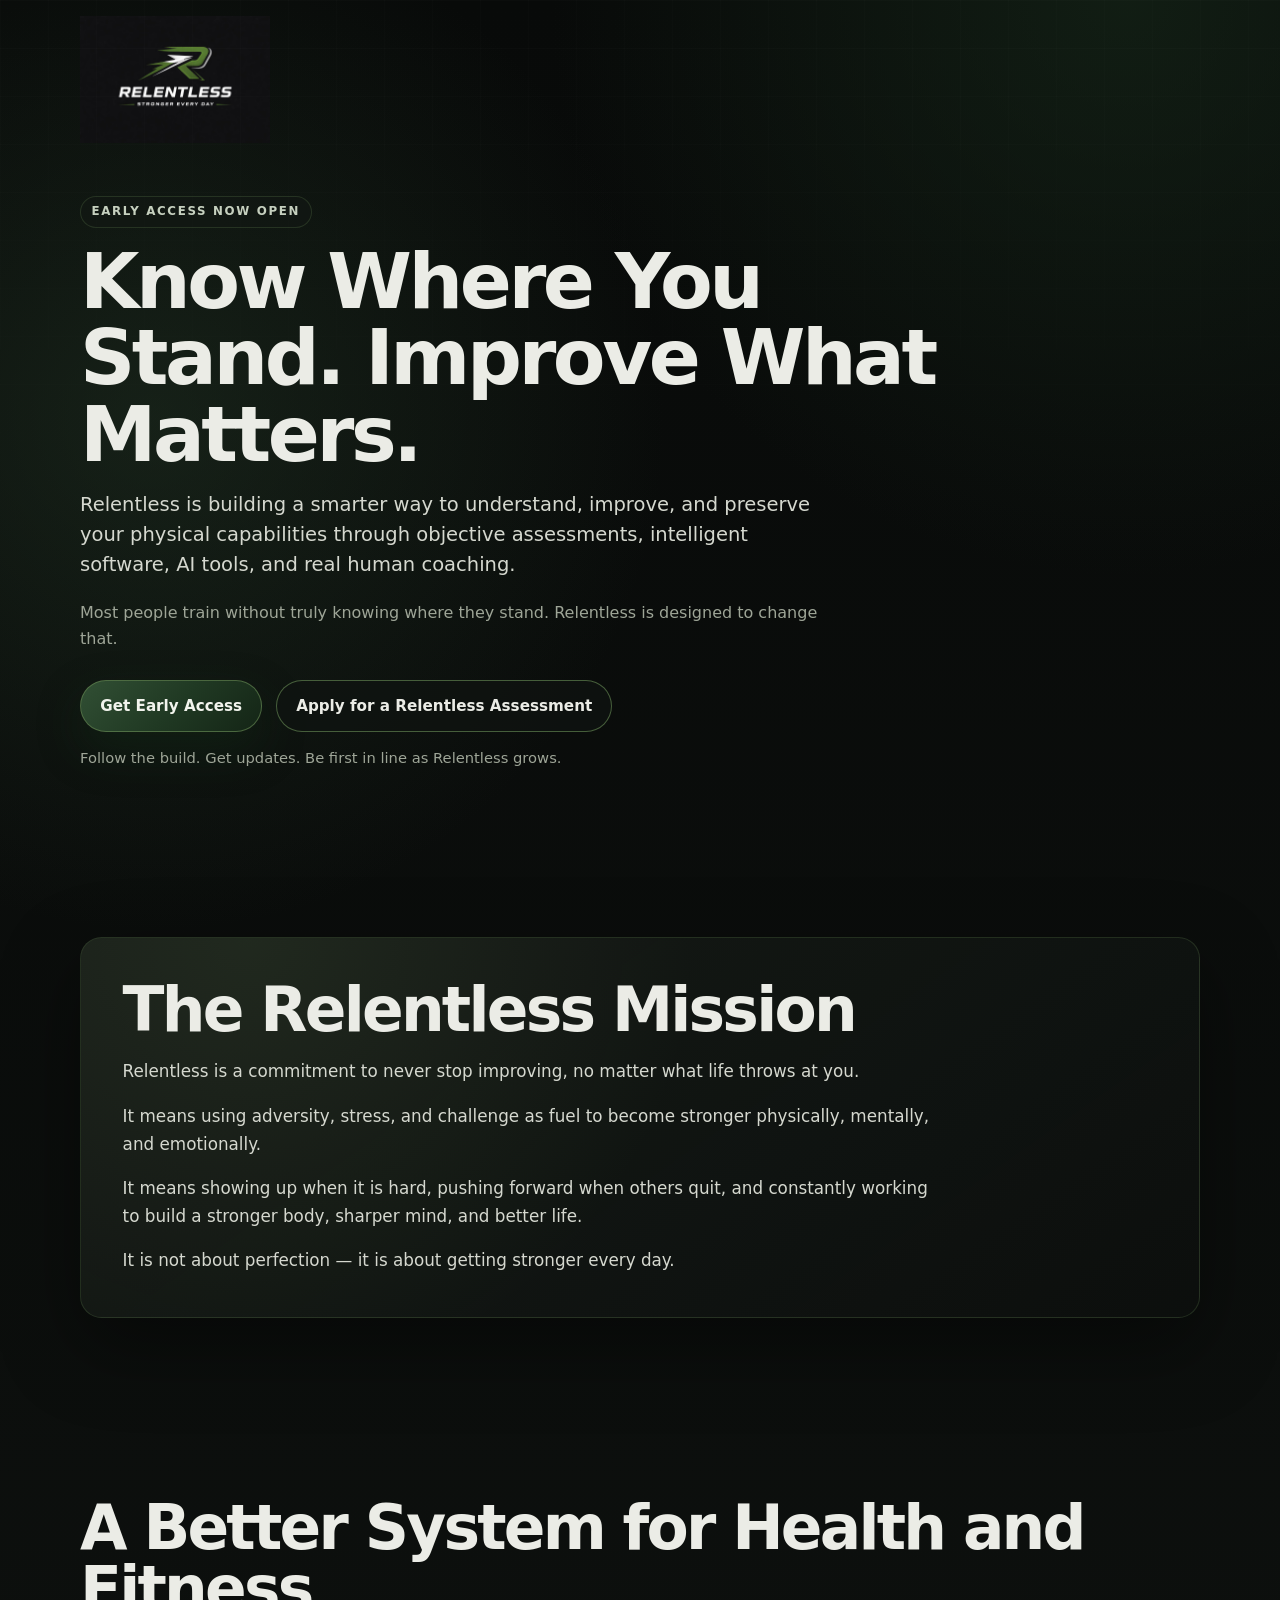
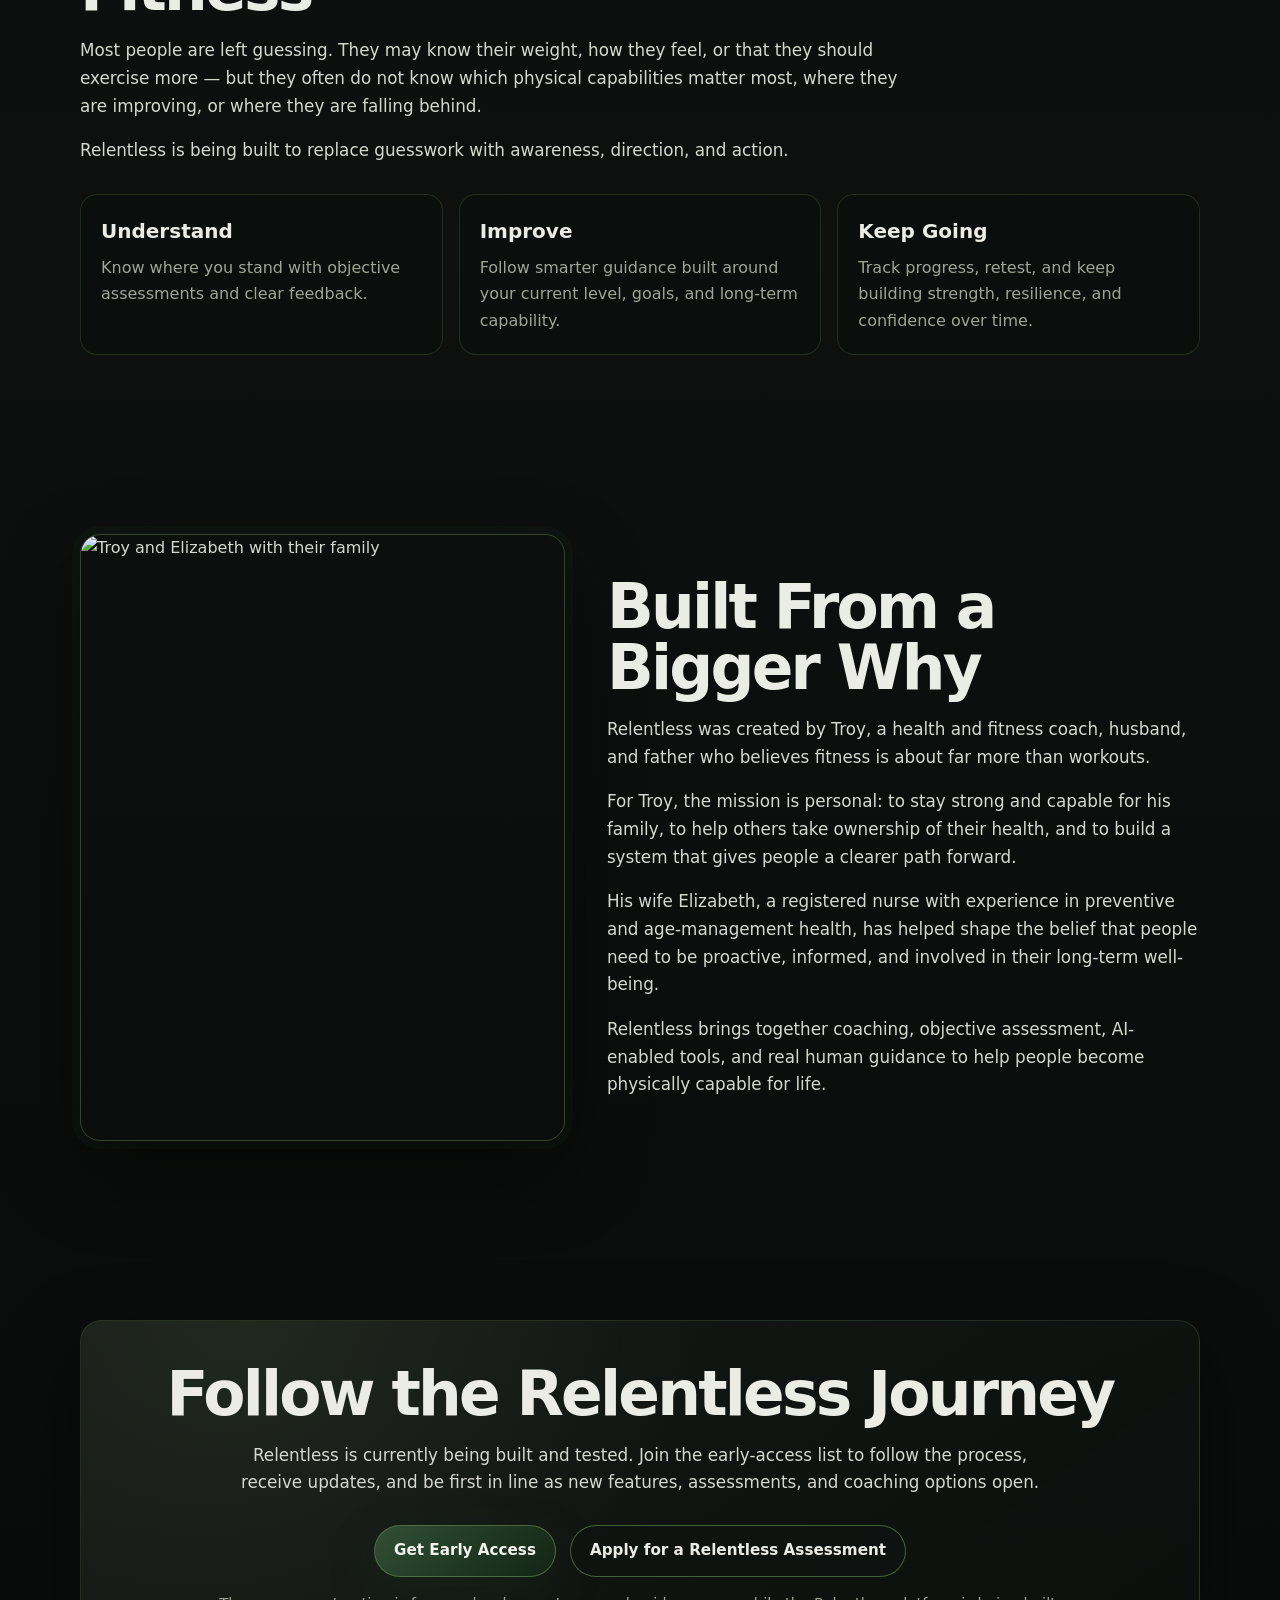
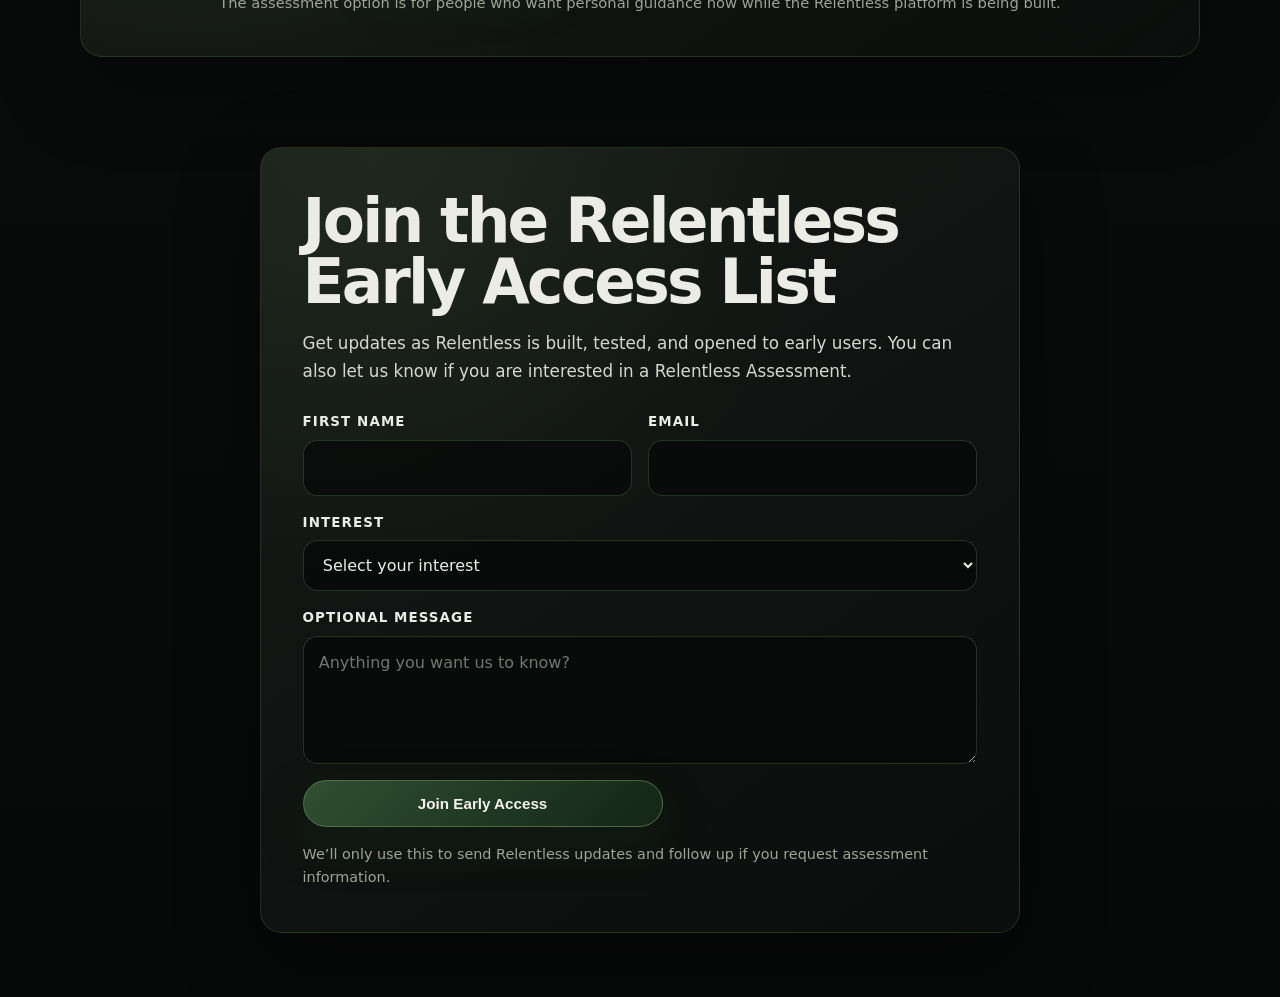
==== index.html @ 9c52146c "Tighten landing page hero spacing" ====
<!DOCTYPE html>
<html lang="en">
  <head>
    <meta charset="UTF-8" />
    <meta name="viewport" content="width=device-width, initial-scale=1.0" />
    <title>RELENTLESS | Stronger Every Day</title>
    <style>
      :root {
        --bg: #070908;
        --graphite: #101411;
        --charcoal: #171b18;
        --surface: rgba(20, 25, 21, 0.82);
        --surface-strong: #121713;
        --off-white: #ebece6;
        --soft-white: #d5d8cf;
        --muted: #9ea597;
        --green: #2f4a32;
        --green-bright: #5f7f4d;
        --green-deep: #17291a;
        --line: rgba(95, 127, 77, 0.28);
        --line-strong: rgba(95, 127, 77, 0.48);
        --shadow: 0 28px 80px rgba(0, 0, 0, 0.42);
      }

      * { box-sizing: border-box; }

      html { scroll-behavior: smooth; }

      body {
        margin: 0;
        font-family: Inter, ui-sans-serif, system-ui, -apple-system, BlinkMacSystemFont, "Segoe UI", sans-serif;
        color: var(--soft-white);
        background:
          radial-gradient(circle at 12% 10%, rgba(47, 74, 50, 0.34), transparent 32rem),
          radial-gradient(circle at 88% 0%, rgba(23, 41, 26, 0.62), transparent 36rem),
          linear-gradient(180deg, #080a09 0%, #0d100e 44%, #070908 100%);
        line-height: 1.65;
      }

      body::before {
        content: "";
        position: fixed;
        inset: 0;
        pointer-events: none;
        background-image: linear-gradient(rgba(255,255,255,0.025) 1px, transparent 1px), linear-gradient(90deg, rgba(255,255,255,0.018) 1px, transparent 1px);
        background-size: 48px 48px;
        mask-image: linear-gradient(to bottom, rgba(0,0,0,0.65), transparent 72%);
      }

      .container { width: min(1120px, calc(100% - 40px)); margin: 0 auto; }

      header { padding: 1rem 0 0; }

      .brand { display: inline-flex; flex-direction: column; align-items: flex-start; gap: 0.28rem; }

      .brand-logo {
        width: clamp(130px, 16vw, 190px);
        height: auto;
        object-fit: contain;
        object-position: left center;
        display: block;
      }

      .wordmark-main {
        margin: 0;
        color: var(--off-white);
        font-size: clamp(1.8rem, 4vw, 2.75rem);
        font-weight: 900;
        letter-spacing: 0.18em;
        line-height: 1;
      }

      section { padding: clamp(3rem, 7vw, 5.8rem) 0; }

      .hero { min-height: auto; display: grid; align-items: center; padding-top: 2.8rem; padding-bottom: clamp(3rem, 6vw, 5rem); }

      .hero-content { max-width: 900px; }

      .eyebrow {
        display: inline-flex;
        margin-bottom: 1rem;
        padding: 0.32rem 0.66rem;
        border: 1px solid var(--line);
        border-radius: 999px;
        background: rgba(18, 23, 19, 0.74);
        color: #c6d0bf;
        font-size: 0.74rem;
        font-weight: 800;
        letter-spacing: 0.14em;
        text-transform: uppercase;
      }

      h1, h2, h3, p { margin-top: 0; }

      h1 {
        margin-bottom: 1rem;
        max-width: 900px;
        color: var(--off-white);
        font-size: clamp(2.45rem, 6vw, 5.15rem);
        line-height: 1;
        letter-spacing: -0.045em;
      }

      .lead {
        max-width: 760px;
        color: var(--soft-white);
        font-size: clamp(1rem, 1.65vw, 1.22rem);
        line-height: 1.54;
      }

      .supporting { max-width: 760px; color: var(--muted); font-size: 1rem; }

      .cta-row { display: flex; flex-wrap: wrap; gap: 0.85rem; align-items: center; margin-top: 1.75rem; }

      .cta-button {
        display: inline-flex;
        align-items: center;
        justify-content: center;
        min-height: 2.95rem;
        max-width: 360px;
        padding: 0.78rem 1.2rem;
        border: 1px solid rgba(95, 127, 77, 0.7);
        border-radius: 999px;
        color: #f2f4ed;
        background: linear-gradient(135deg, #314f34 0%, #203923 52%, #142516 100%);
        box-shadow: 0 18px 44px rgba(20, 49, 24, 0.36);
        font-size: 0.95rem;
        font-weight: 800;
        text-decoration: none;
        transition: transform 180ms ease, border-color 180ms ease, background 180ms ease;
      }

      .cta-button:hover { transform: translateY(-2px); border-color: rgba(143, 176, 112, 0.9); }

      .cta-button.secondary { background: rgba(16, 20, 17, 0.72); color: var(--off-white); box-shadow: none; }

      .microcopy { margin: 0.85rem 0 0; color: var(--muted); font-size: 0.92rem; }

      .panel {
        position: relative;
        overflow: hidden;
        border: 1px solid var(--line);
        border-radius: 1.35rem;
        background: linear-gradient(145deg, rgba(23, 27, 24, 0.94), rgba(12, 15, 13, 0.9));
        box-shadow: var(--shadow);
      }

      .panel::before {
        content: "";
        position: absolute;
        inset: 0;
        pointer-events: none;
        background: radial-gradient(circle at 15% 0%, rgba(95, 127, 77, 0.16), transparent 28rem);
      }

      .panel-inner { position: relative; padding: clamp(1.5rem, 4vw, 2.6rem); }

      .section-title { color: var(--off-white); font-size: clamp(2rem, 4.8vw, 3.9rem); line-height: 1; letter-spacing: -0.045em; margin-bottom: 1.1rem; }

      .section-copy { max-width: 820px; color: var(--soft-white); font-size: 1.05rem; }
      .section-copy p:last-child { margin-bottom: 0; }

      .cards { display: grid; grid-template-columns: repeat(3, 1fr); gap: 1rem; margin-top: 1.8rem; }

      .card { border: 1px solid var(--line); border-radius: 1.05rem; background: rgba(10, 13, 11, 0.48); padding: 1.25rem; }
      .card h3 { margin-bottom: 0.45rem; color: var(--off-white); font-size: 1.25rem; }
      .card p { margin-bottom: 0; color: var(--muted); }

      .story-grid { display: grid; grid-template-columns: minmax(280px, 0.9fr) 1.1fr; gap: clamp(1.2rem, 4vw, 2.6rem); align-items: center; }

      .story-photo {
        width: 100%;
        aspect-ratio: 4 / 5;
        object-fit: cover;
        object-position: center;
        border-radius: 1.25rem;
        border: 1px solid var(--line-strong);
        box-shadow: 0 0 0 8px rgba(47, 74, 50, 0.08), 0 30px 80px rgba(0, 0, 0, 0.48);
        display: block;
      }

      .final-cta { text-align: center; }
      .final-cta .section-copy { margin: 0 auto; }
      .final-cta .cta-row { justify-content: center; }

      .form-section { padding-top: 0; padding-bottom: 4rem; }

      .lead-form-wrap {
        max-width: 760px;
        margin: 0 auto;
      }

      .lead-form {
        display: grid;
        gap: 1rem;
        margin-top: 1.6rem;
        text-align: left;
      }

      .form-grid {
        display: grid;
        grid-template-columns: repeat(2, minmax(0, 1fr));
        gap: 1rem;
      }

      .field { display: grid; gap: 0.42rem; }

      .field.full { grid-column: 1 / -1; }

      label {
        color: var(--off-white);
        font-size: 0.84rem;
        font-weight: 800;
        letter-spacing: 0.08em;
        text-transform: uppercase;
      }

      input, select, textarea {
        width: 100%;
        border: 1px solid rgba(95, 127, 77, 0.34);
        border-radius: 0.9rem;
        background: rgba(7, 9, 8, 0.78);
        color: var(--off-white);
        font: inherit;
        min-height: 3.1rem;
        padding: 0.85rem 0.95rem;
        outline: none;
        transition: border-color 180ms ease, box-shadow 180ms ease, background 180ms ease;
      }

      textarea { min-height: 8rem; resize: vertical; }

      input::placeholder, textarea::placeholder { color: rgba(213, 216, 207, 0.52); }

      input:focus, select:focus, textarea:focus {
        border-color: rgba(143, 176, 112, 0.9);
        background: rgba(10, 13, 11, 0.96);
        box-shadow: 0 0 0 4px rgba(95, 127, 77, 0.18), 0 0 34px rgba(95, 127, 77, 0.12);
      }

      .form-note { margin: 0; color: var(--muted); font-size: 0.9rem; }

      @media (max-width: 820px) {
        .container { width: min(100% - 28px, 1120px); }
        header { padding-top: 1rem; }
        .hero { padding: 2.6rem 0 3rem; }
        .cards, .story-grid { grid-template-columns: 1fr; }
        .brand { align-items: center; text-align: center; }
        .brand-logo { object-position: center; }
        .story-photo { aspect-ratio: 16 / 12; }
        .cta-button { width: 100%; max-width: 430px; }
        .cta-row { align-items: stretch; }
        .form-grid { grid-template-columns: 1fr; }
      }
    </style>
  </head>
  <body>
    <header class="container">
      <div class="brand" aria-label="Relentless brand">
        <img class="brand-logo" src="IMG_3581.jpeg" alt="Relentless" />
      </div>
    </header>

    <main>
      <section class="hero container" aria-labelledby="hero-heading">
        <div class="hero-content">
          <span class="eyebrow">Early Access Now Open</span>
          <h1 id="hero-heading">Know Where You Stand. Improve What Matters.</h1>
          <p class="lead">Relentless is building a smarter way to understand, improve, and preserve your physical capabilities through objective assessments, intelligent software, AI tools, and real human coaching.</p>
          <p class="supporting">Most people train without truly knowing where they stand. Relentless is designed to change that.</p>
          <div class="cta-row" aria-label="Early access calls to action">
            <a class="cta-button" href="#early-access-form">Get Early Access</a>
            <a class="cta-button secondary" href="#early-access-form">Apply for a Relentless Assessment</a>
          </div>
          <p class="microcopy">Follow the build. Get updates. Be first in line as Relentless grows.</p>
        </div>
      </section>

      <section class="container" aria-labelledby="mission-heading">
        <div class="panel">
          <div class="panel-inner">
            <h2 class="section-title" id="mission-heading">The Relentless Mission</h2>
            <div class="section-copy">
              <p>Relentless is a commitment to never stop improving, no matter what life throws at you.</p>
              <p>It means using adversity, stress, and challenge as fuel to become stronger physically, mentally, and emotionally.</p>
              <p>It means showing up when it is hard, pushing forward when others quit, and constantly working to build a stronger body, sharper mind, and better life.</p>
              <p>It is not about perfection — it is about getting stronger every day.</p>
            </div>
          </div>
        </div>
      </section>

      <section class="container" aria-labelledby="system-heading">
        <h2 class="section-title" id="system-heading">A Better System for Health and Fitness</h2>
        <div class="section-copy">
          <p>Most people are left guessing. They may know their weight, how they feel, or that they should exercise more — but they often do not know which physical capabilities matter most, where they are improving, or where they are falling behind.</p>
          <p>Relentless is being built to replace guesswork with awareness, direction, and action.</p>
        </div>
        <div class="cards">
          <article class="card">
            <h3>Understand</h3>
            <p>Know where you stand with objective assessments and clear feedback.</p>
          </article>
          <article class="card">
            <h3>Improve</h3>
            <p>Follow smarter guidance built around your current level, goals, and long-term capability.</p>
          </article>
          <article class="card">
            <h3>Keep Going</h3>
            <p>Track progress, retest, and keep building strength, resilience, and confidence over time.</p>
          </article>
        </div>
      </section>

      <section class="container" aria-labelledby="story-heading">
        <div class="story-grid">
          <img class="story-photo" src="IMG_3567.jpeg" alt="Troy and Elizabeth with their family" />
          <div>
            <h2 class="section-title" id="story-heading">Built From a Bigger Why</h2>
            <div class="section-copy">
              <p>Relentless was created by Troy, a health and fitness coach, husband, and father who believes fitness is about far more than workouts.</p>
              <p>For Troy, the mission is personal: to stay strong and capable for his family, to help others take ownership of their health, and to build a system that gives people a clearer path forward.</p>
              <p>His wife Elizabeth, a registered nurse with experience in preventive and age-management health, has helped shape the belief that people need to be proactive, informed, and involved in their long-term well-being.</p>
              <p>Relentless brings together coaching, objective assessment, AI-enabled tools, and real human guidance to help people become physically capable for life.</p>
            </div>
          </div>
        </div>
      </section>

      <section class="final-cta container" aria-labelledby="final-heading">
        <div class="panel">
          <div class="panel-inner">
            <h2 class="section-title" id="final-heading">Follow the Relentless Journey</h2>
            <p class="section-copy">Relentless is currently being built and tested. Join the early-access list to follow the process, receive updates, and be first in line as new features, assessments, and coaching options open.</p>
            <div class="cta-row" aria-label="Final calls to action">
              <a class="cta-button" href="#early-access-form">Get Early Access</a>
              <a class="cta-button secondary" href="#early-access-form">Apply for a Relentless Assessment</a>
            </div>
            <p class="microcopy">The assessment option is for people who want personal guidance now while the Relentless platform is being built.</p>
          </div>
        </div>
      </section>

      <section class="form-section container" id="early-access-form" aria-labelledby="form-heading">
        <div class="panel lead-form-wrap">
          <div class="panel-inner">
            <h2 class="section-title" id="form-heading">Join the Relentless Early Access List</h2>
            <p class="section-copy">Get updates as Relentless is built, tested, and opened to early users. You can also let us know if you are interested in a Relentless Assessment.</p>
            <form class="lead-form" method="POST" action="https://formspree.io/f/xgojegzy">
              <input type="hidden" name="_subject" value="New Relentless Early Access Lead" />
              <div class="form-grid">
                <div class="field">
                  <label for="first-name">First Name</label>
                  <input id="first-name" type="text" name="first_name" required />
                </div>
                <div class="field">
                  <label for="email">Email</label>
                  <input id="email" type="email" name="email" required />
                </div>
                <div class="field full">
                  <label for="interest">Interest</label>
                  <select id="interest" name="interest" required>
                    <option value="" disabled selected>Select your interest</option>
                    <option>Get Early Access</option>
                    <option>Relentless Assessment</option>
                    <option>Coaching Updates</option>
                    <option>Just Following Along</option>
                  </select>
                </div>
                <div class="field full">
                  <label for="message">Optional Message</label>
                  <textarea id="message" name="message" placeholder="Anything you want us to know?"></textarea>
                </div>
              </div>
              <button class="cta-button" type="submit">Join Early Access</button>
              <p class="form-note">We’ll only use this to send Relentless updates and follow up if you request assessment information.</p>
            </form>
          </div>
        </div>
      </section>
    </main>
  </body>
</html>
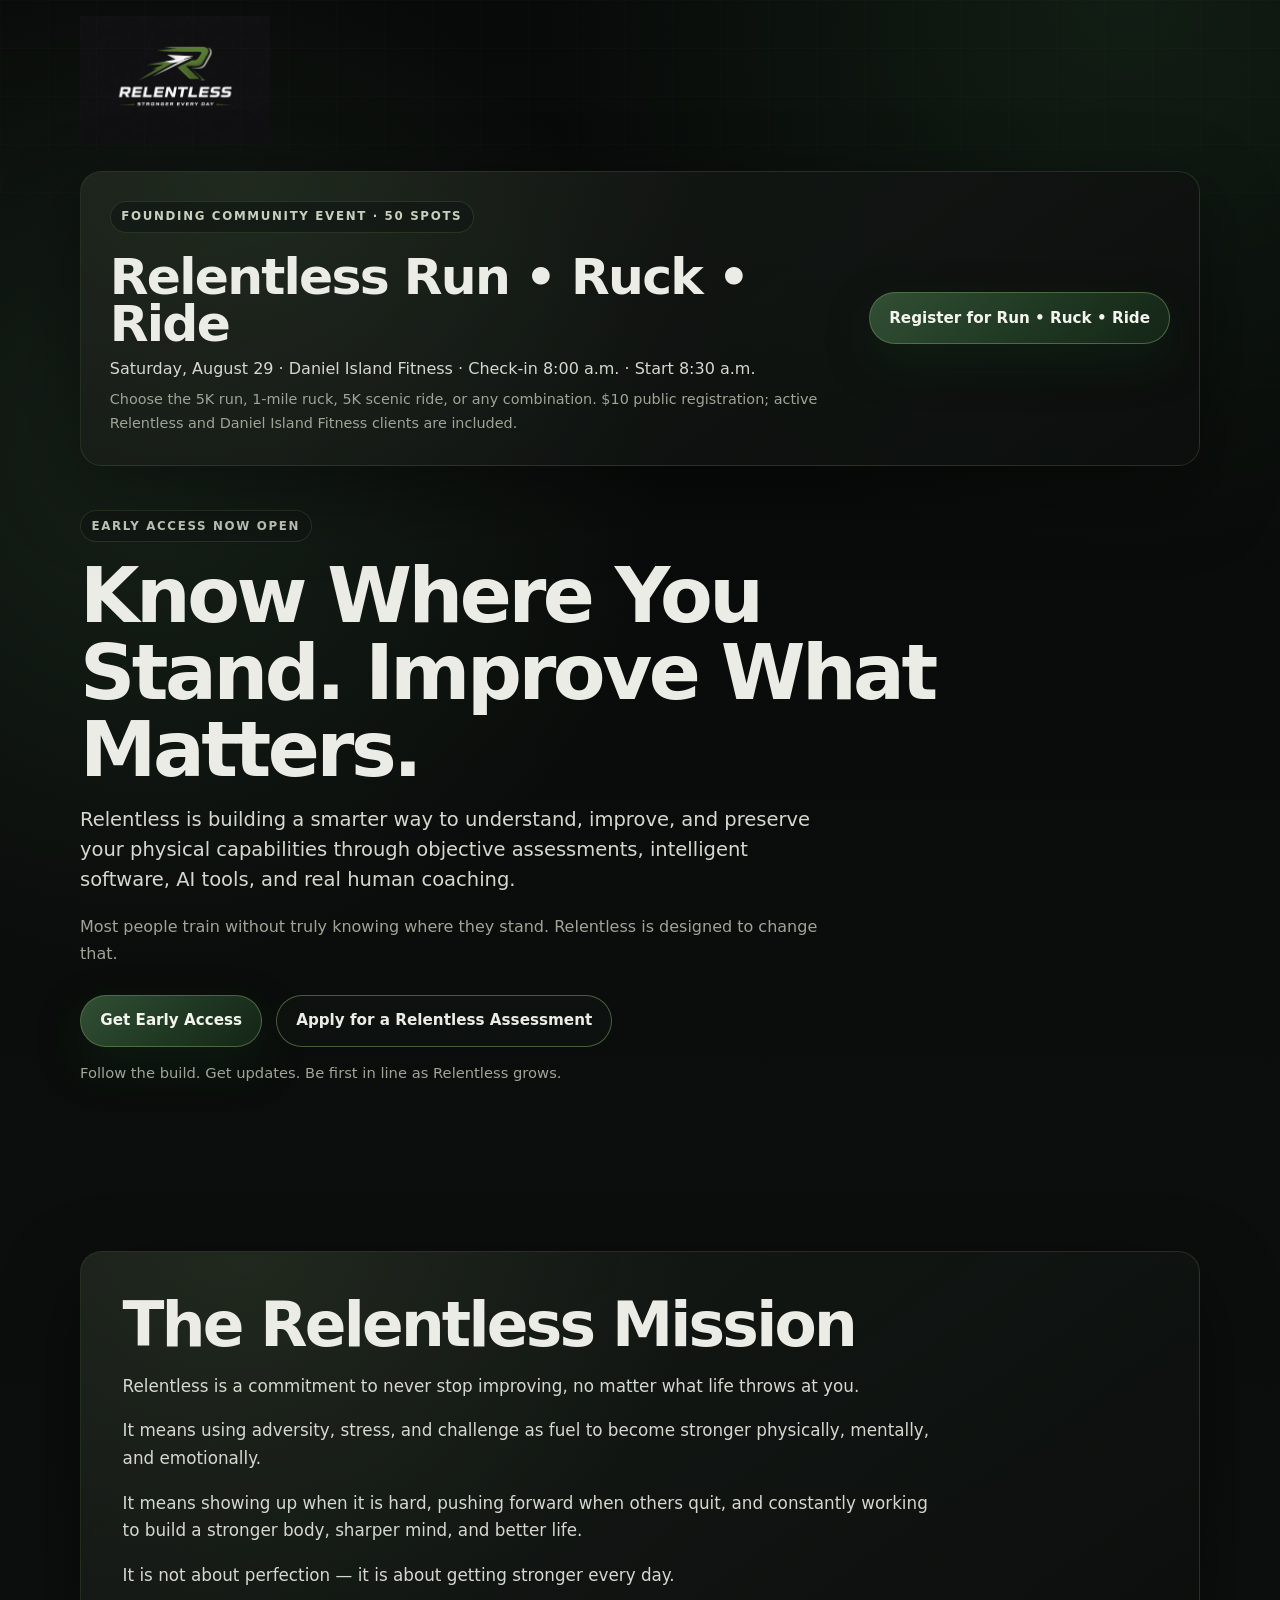
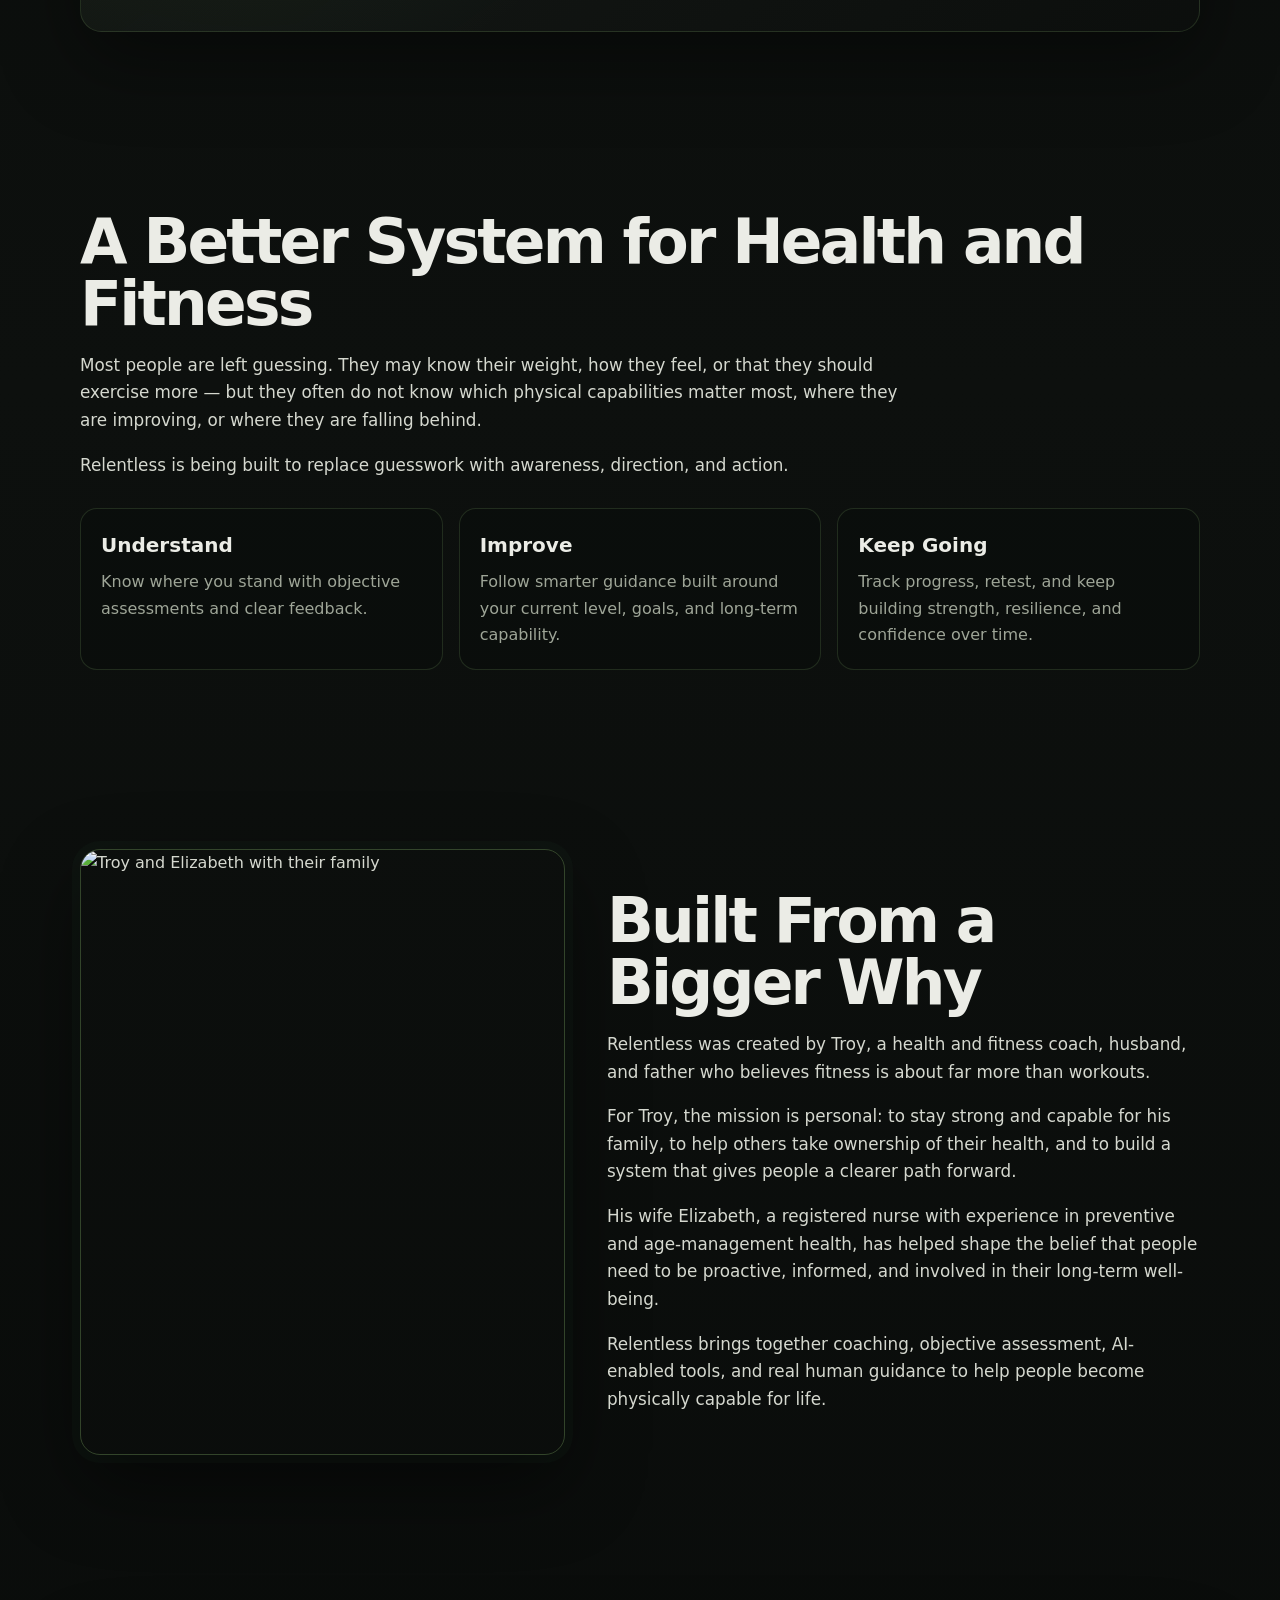
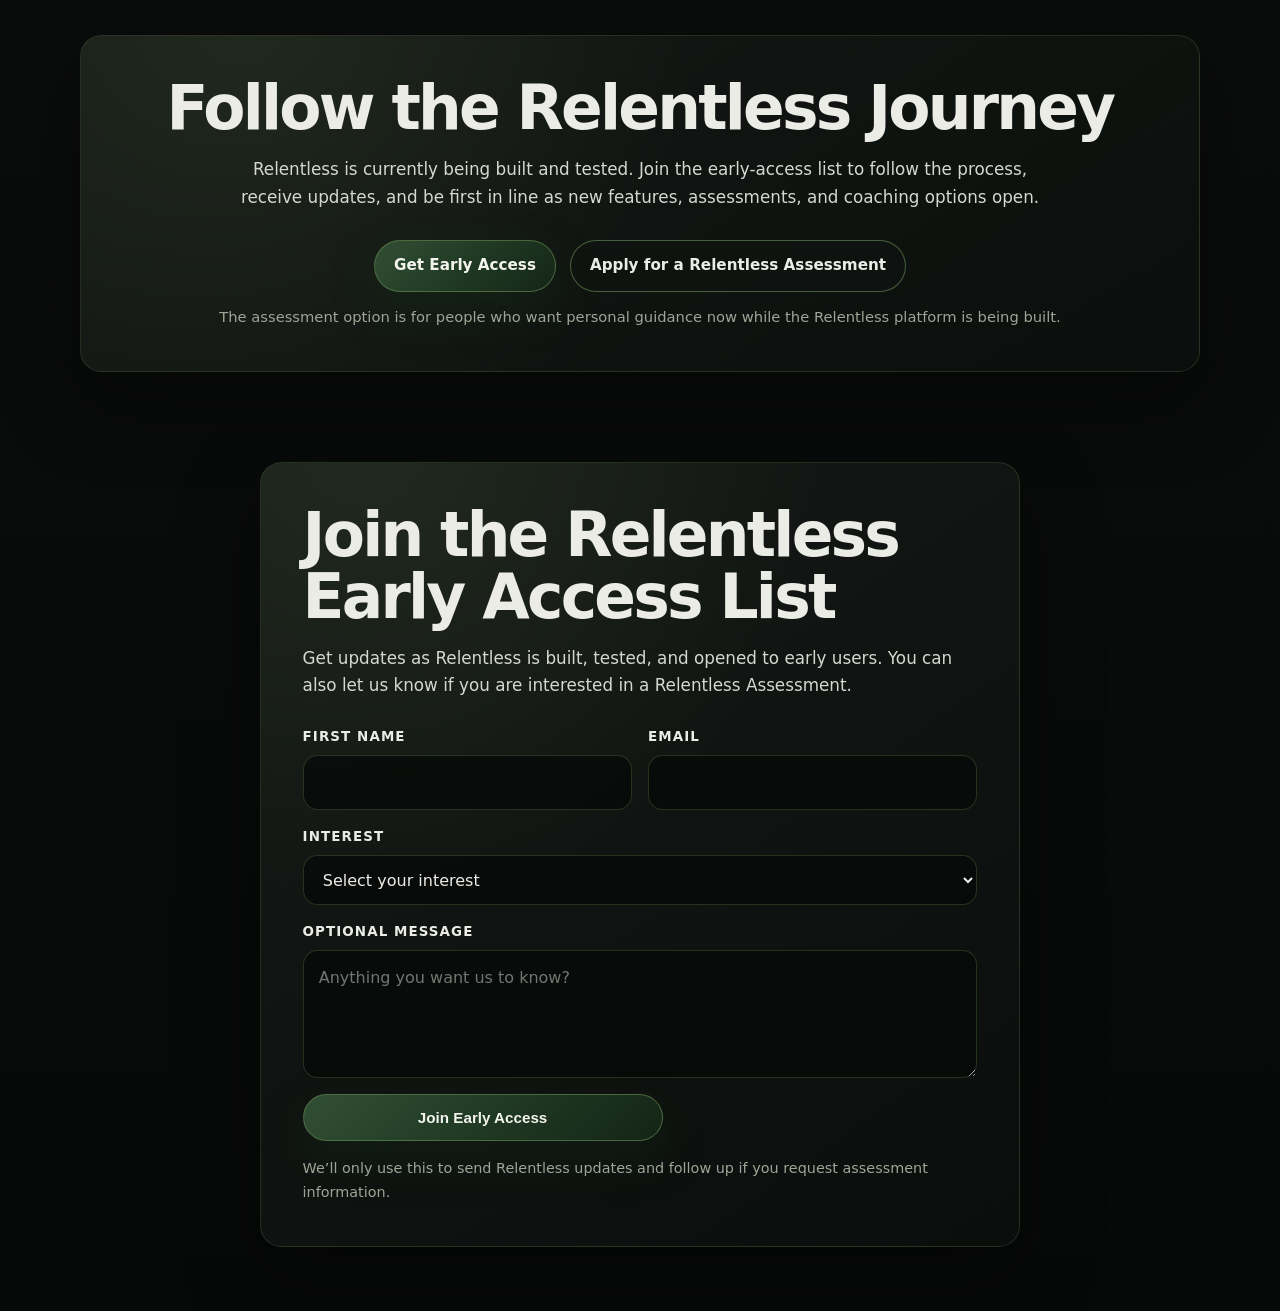
==== commit d319ee74: "Add Run Ruck Ride registration CTA to homepage" ====
--- a/index.html
+++ b/index.html
@@ -72,6 +72,31 @@
 
       section { padding: clamp(3rem, 7vw, 5.8rem) 0; }
 
+      .event-banner { padding: 1.25rem 0 0; }
+
+      .event-banner-inner {
+        position: relative;
+        display: grid;
+        grid-template-columns: minmax(0, 1fr) auto;
+        gap: 1.5rem;
+        align-items: center;
+        padding: clamp(1.25rem, 3vw, 1.8rem);
+      }
+
+      .event-banner-copy { min-width: 0; }
+
+      .event-banner-title {
+        margin: 0.25rem 0 0.45rem;
+        color: var(--off-white);
+        font-size: clamp(1.9rem, 4vw, 3.15rem);
+        line-height: 0.95;
+        letter-spacing: -0.035em;
+      }
+
+      .event-banner-details { margin: 0; color: var(--soft-white); }
+      .event-banner-note { margin: 0.4rem 0 0; color: var(--muted); font-size: 0.9rem; }
+      .event-banner .cta-button { min-width: 250px; max-width: none; }
+
       .hero { min-height: auto; display: grid; align-items: center; padding-top: 2.8rem; padding-bottom: clamp(3rem, 6vw, 5rem); }
 
       .hero-content { max-width: 900px; }
@@ -243,6 +268,8 @@
       @media (max-width: 820px) {
         .container { width: min(100% - 28px, 1120px); }
         header { padding-top: 1rem; }
+        .event-banner-inner { grid-template-columns: 1fr; }
+        .event-banner .cta-button { width: 100%; min-width: 0; max-width: 430px; }
         .hero { padding: 2.6rem 0 3rem; }
         .cards, .story-grid { grid-template-columns: 1fr; }
         .brand { align-items: center; text-align: center; }
@@ -260,6 +287,20 @@
         <img class="brand-logo" src="IMG_3581.jpeg" alt="Relentless" />
       </div>
     </header>
+
+    <section class="event-banner container" aria-labelledby="event-banner-heading">
+      <div class="panel">
+        <div class="event-banner-inner">
+          <div class="event-banner-copy">
+            <span class="eyebrow">Founding Community Event · 50 Spots</span>
+            <h2 class="event-banner-title" id="event-banner-heading">Relentless Run • Ruck • Ride</h2>
+            <p class="event-banner-details">Saturday, August 29 · Daniel Island Fitness · Check-in 8:00 a.m. · Start 8:30 a.m.</p>
+            <p class="event-banner-note">Choose the 5K run, 1-mile ruck, 5K scenic ride, or any combination. $10 public registration; active Relentless and Daniel Island Fitness clients are included.</p>
+          </div>
+          <a class="cta-button" href="run-ruck-ride/">Register for Run • Ruck • Ride</a>
+        </div>
+      </div>
+    </section>
 
     <main>
       <section class="hero container" aria-labelledby="hero-heading">
@@ -380,4 +421,4 @@
       </section>
     </main>
   </body>
-</html>
+</html>
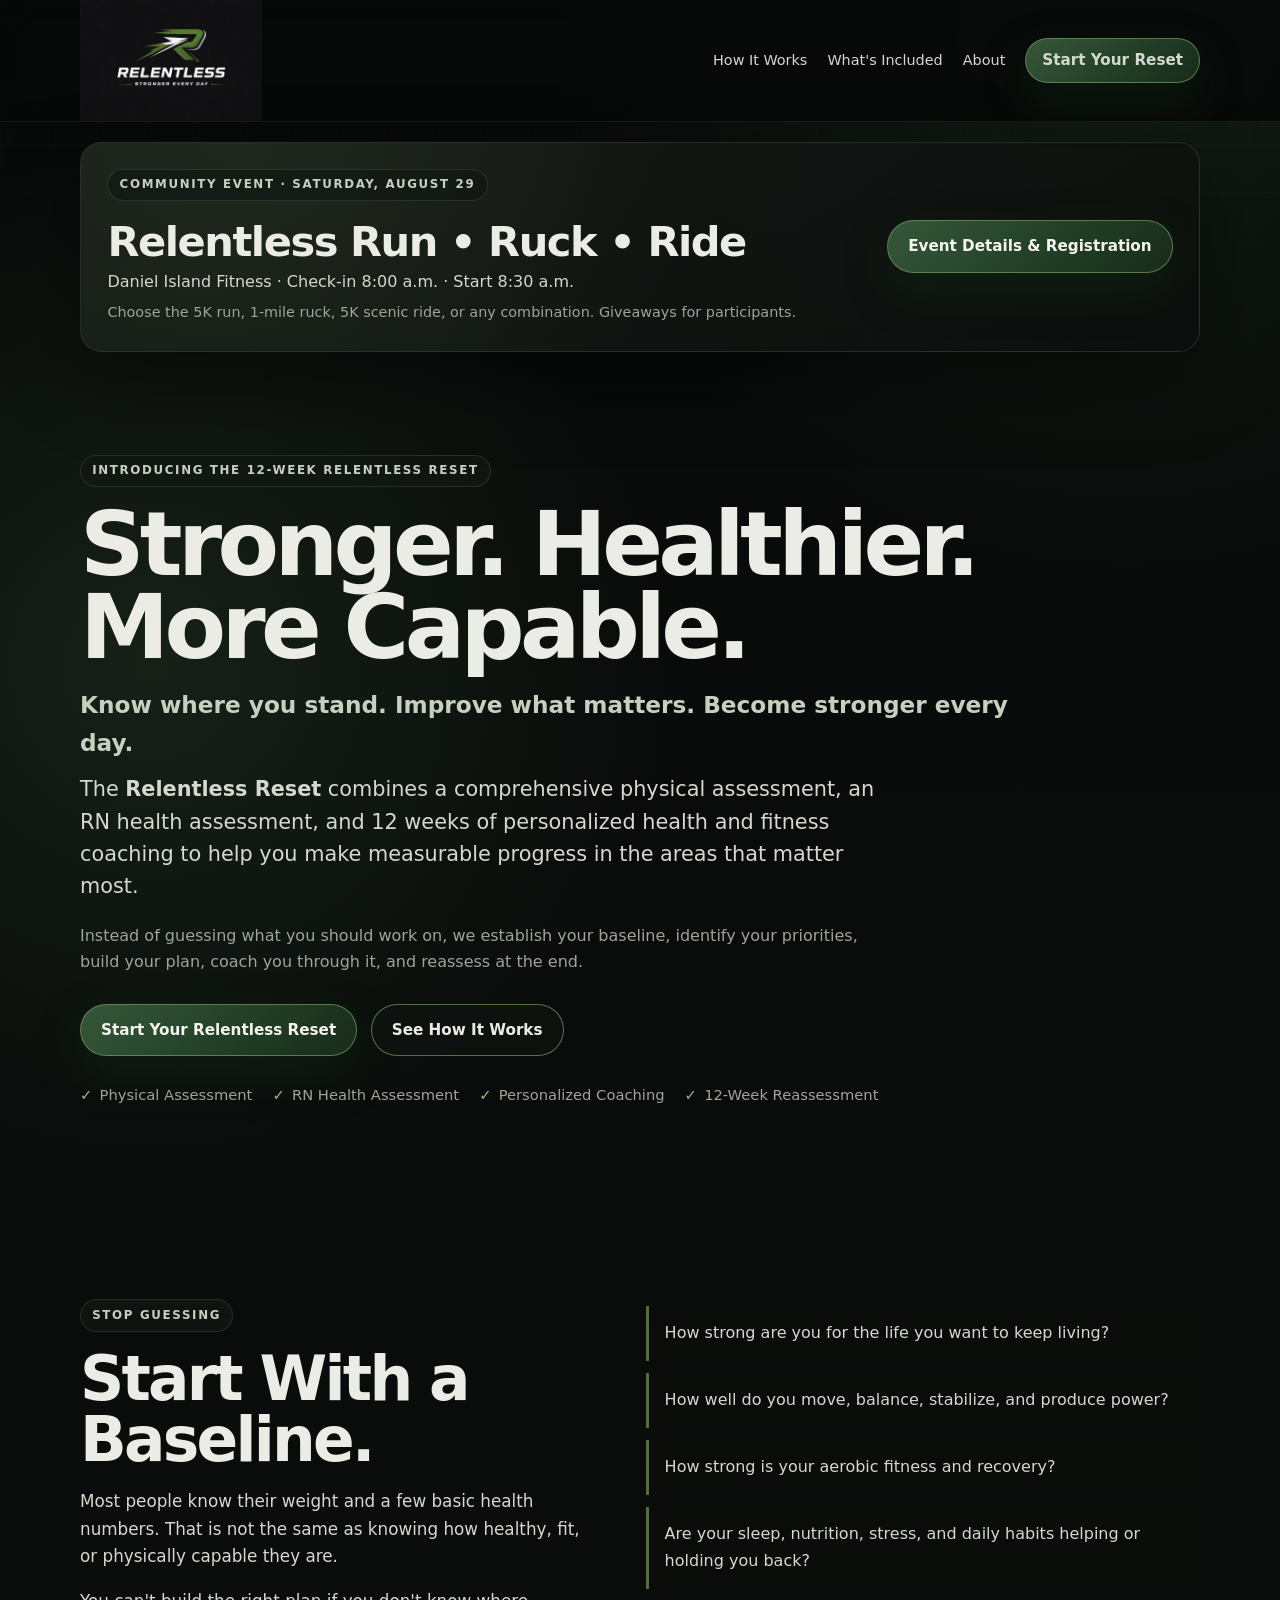
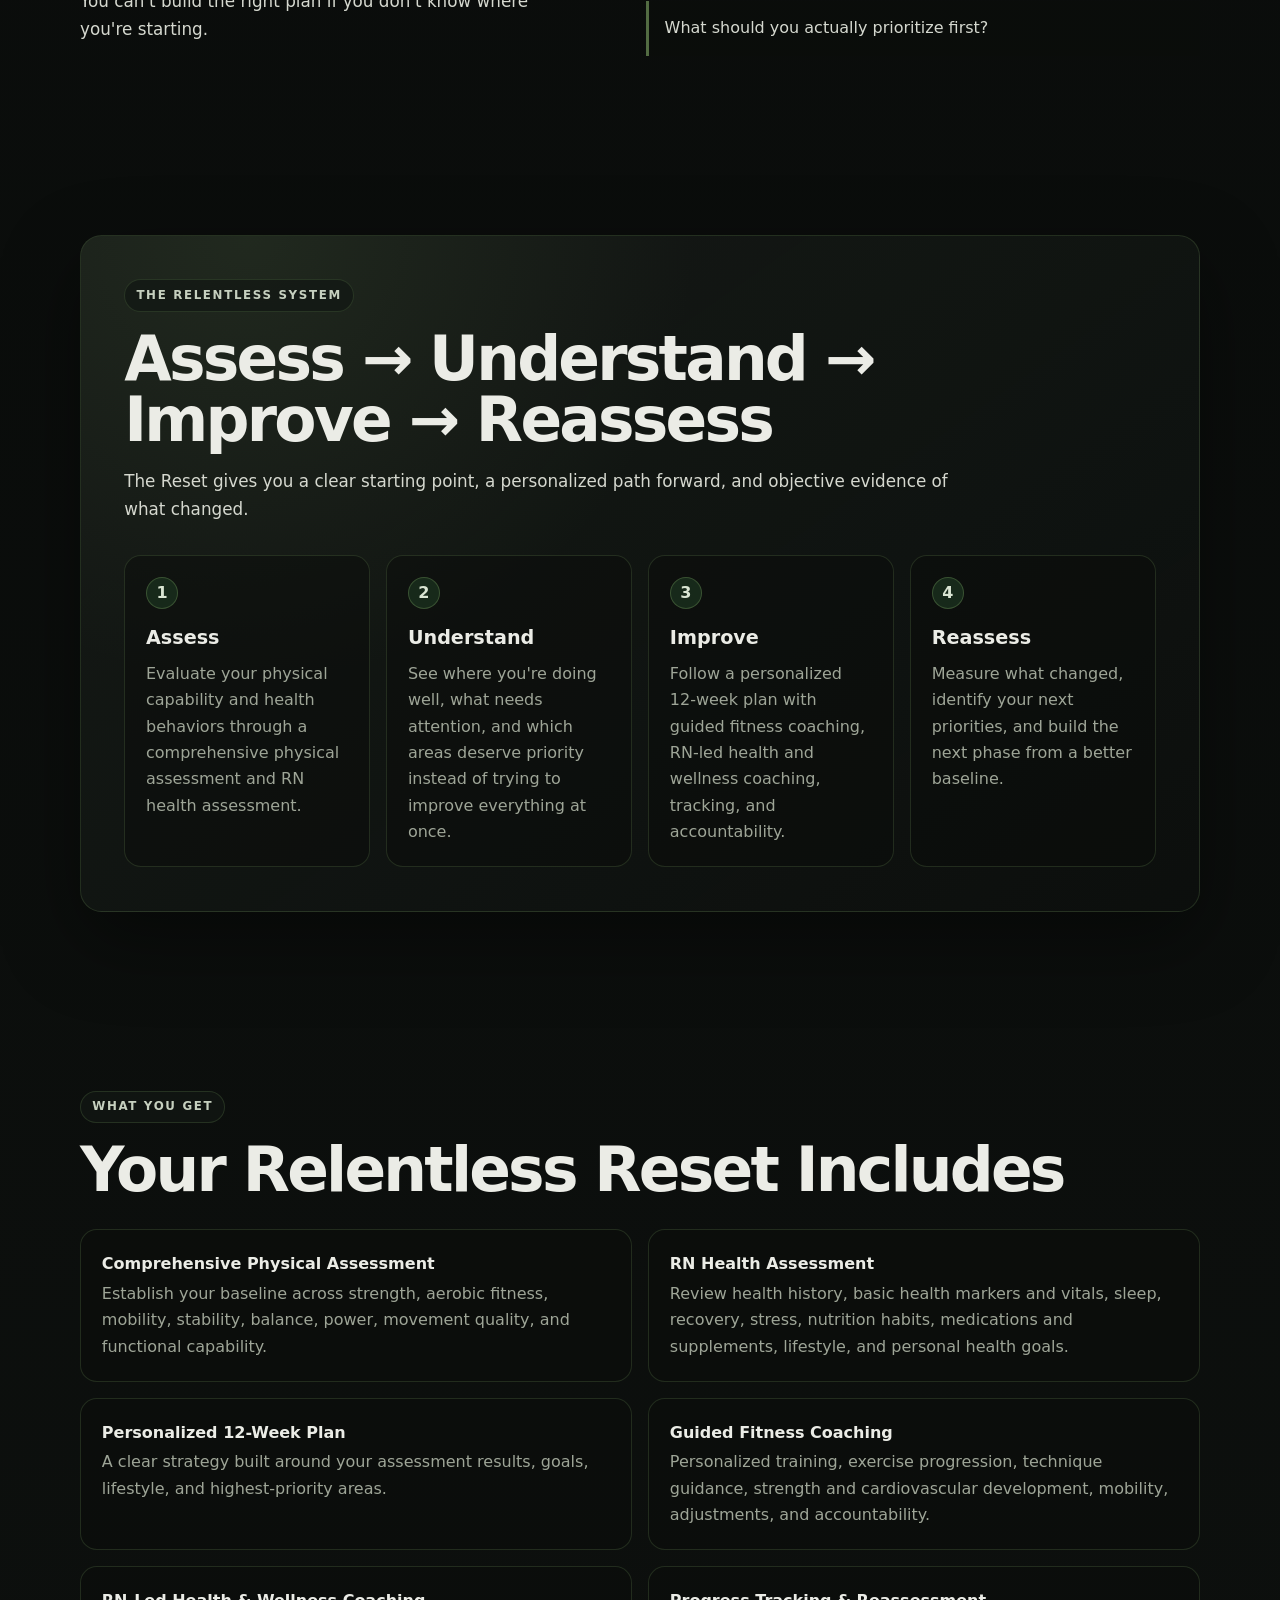
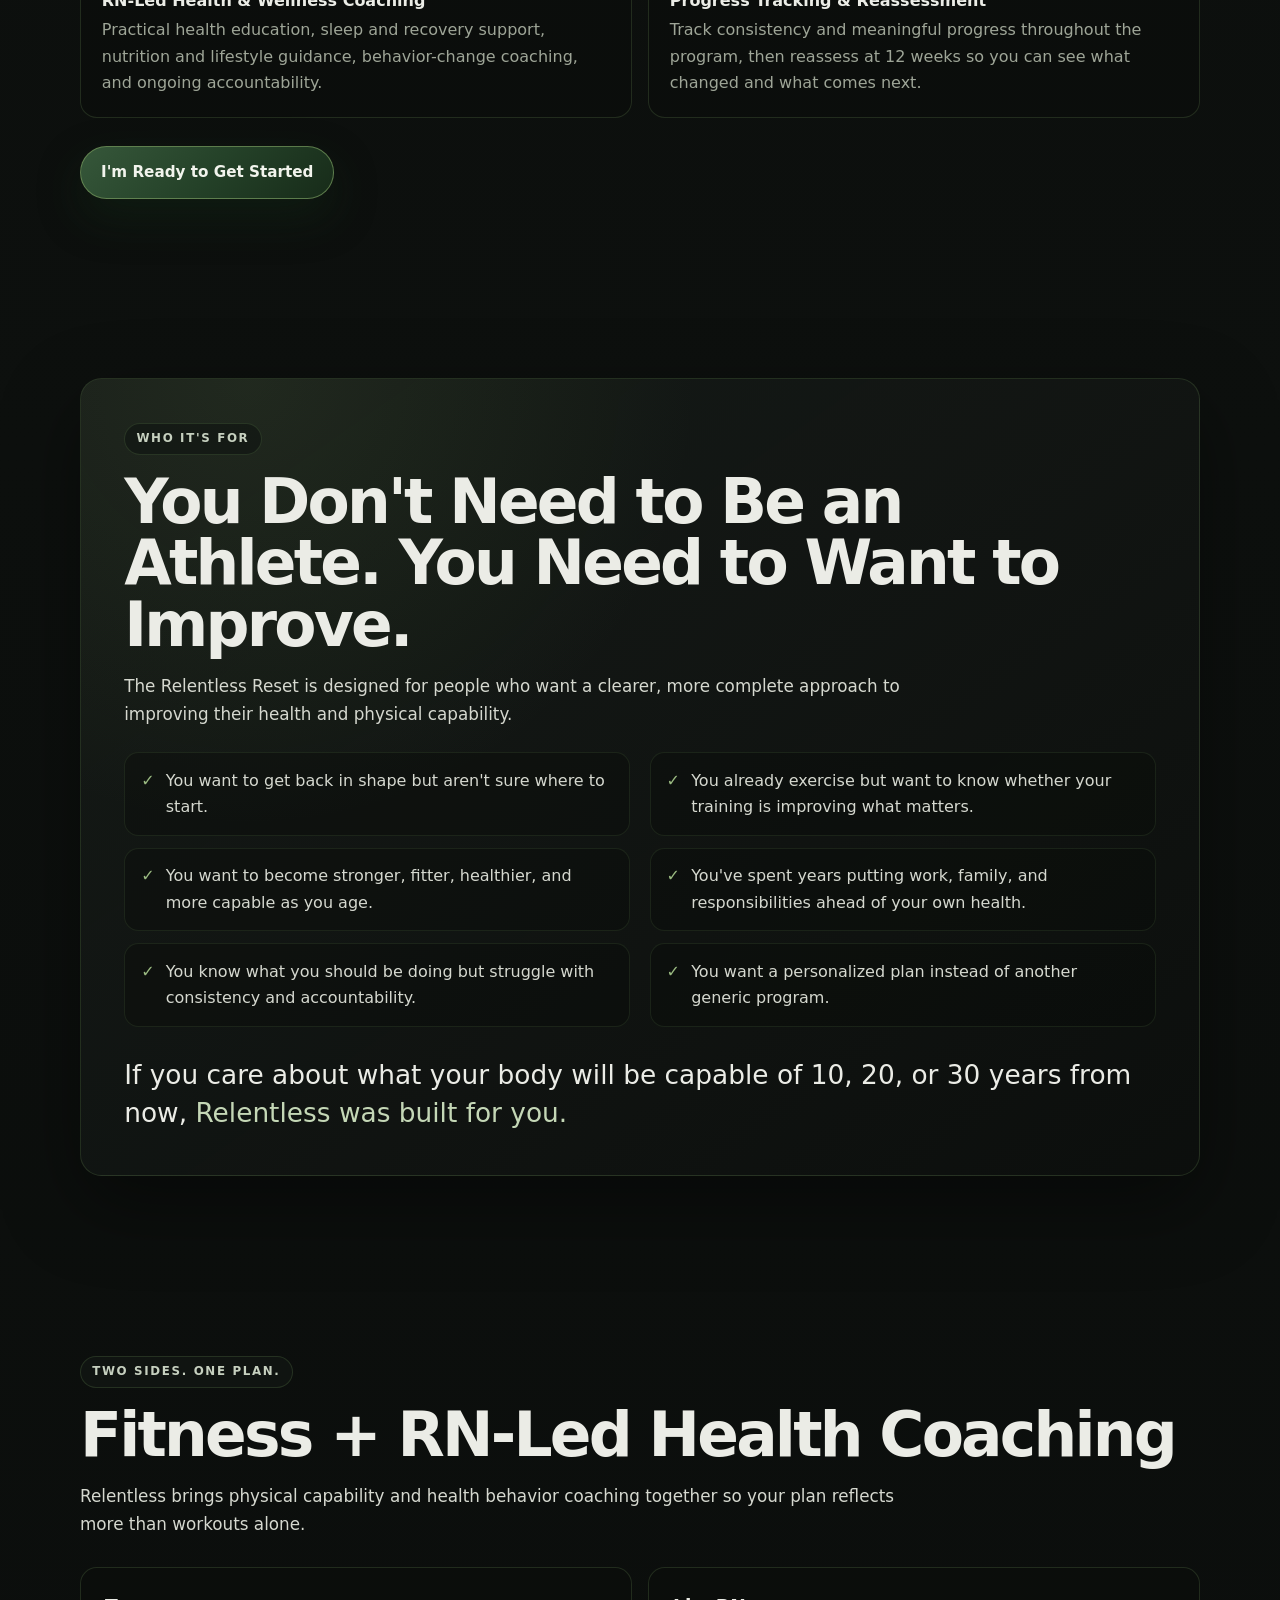
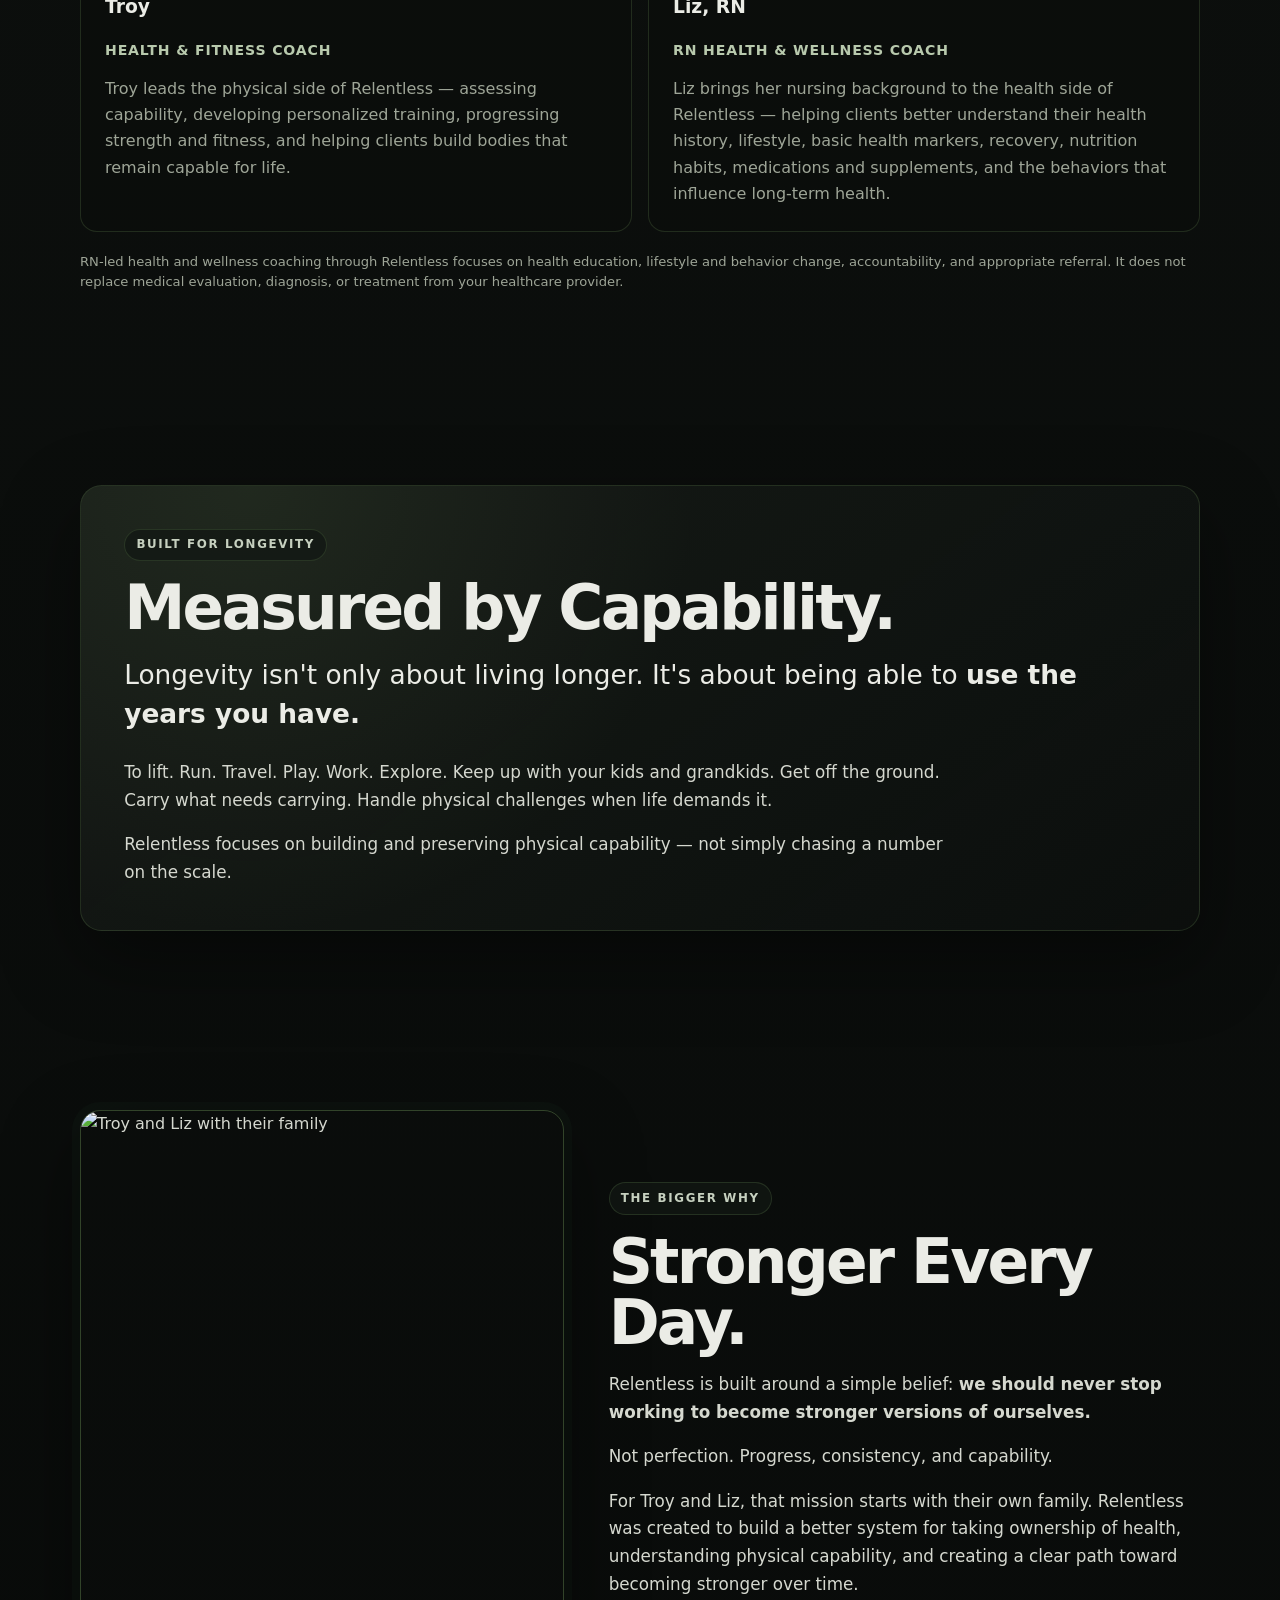
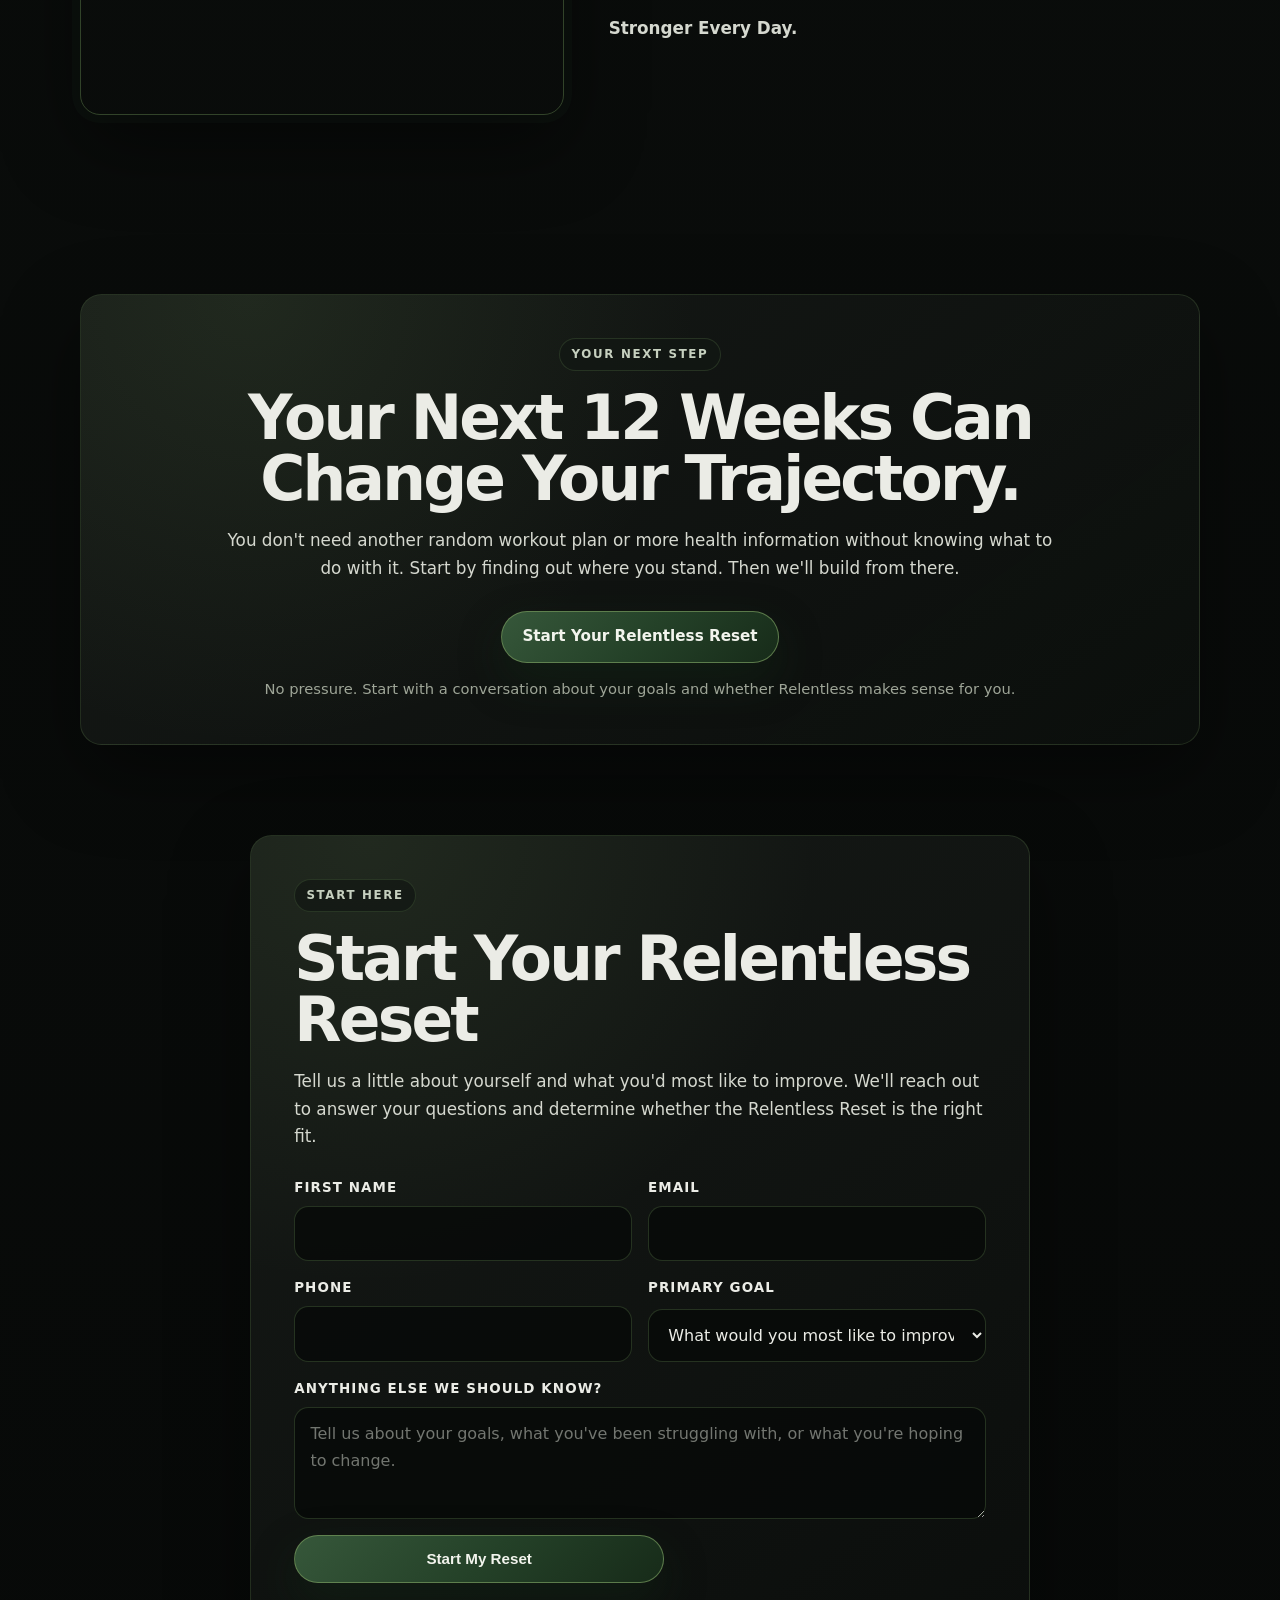
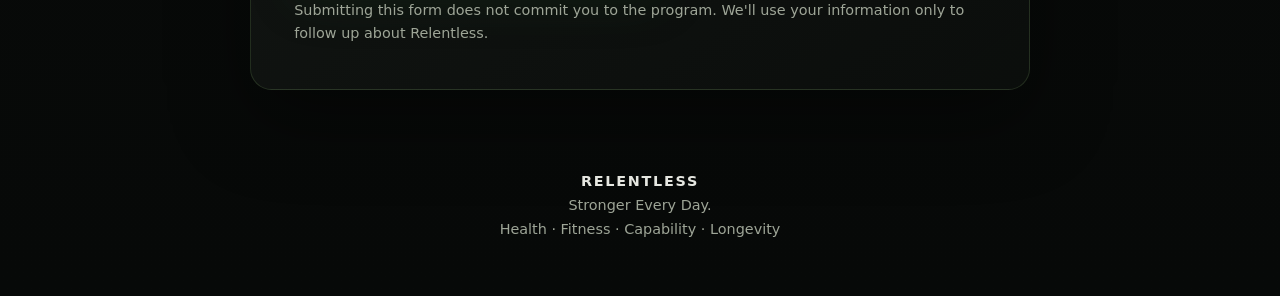
==== commit 6b6cc352: "Refocus homepage on Relentless Reset and lead conversion" ====
--- a/index.html
+++ b/index.html
@@ -3,19 +3,21 @@
   <head>
     <meta charset="UTF-8" />
     <meta name="viewport" content="width=device-width, initial-scale=1.0" />
-    <title>RELENTLESS | Stronger Every Day</title>
+    <title>Relentless Reset | Health & Fitness Coaching | Charleston, SC</title>
+    <meta name="description" content="The Relentless Reset is a 12-week health and fitness program combining a comprehensive physical assessment, RN health assessment, personalized coaching, progress tracking, and reassessment." />
+    <meta property="og:title" content="The Relentless Reset | Stronger Every Day" />
+    <meta property="og:description" content="Know where you stand. Improve what matters. Spend 12 weeks becoming stronger, healthier, and more capable." />
     <style>
       :root {
         --bg: #070908;
         --graphite: #101411;
         --charcoal: #171b18;
         --surface: rgba(20, 25, 21, 0.82);
-        --surface-strong: #121713;
         --off-white: #ebece6;
         --soft-white: #d5d8cf;
         --muted: #9ea597;
         --green: #2f4a32;
-        --green-bright: #5f7f4d;
+        --green-bright: #6f9159;
         --green-deep: #17291a;
         --line: rgba(95, 127, 77, 0.28);
         --line-strong: rgba(95, 127, 77, 0.48);
@@ -23,20 +25,17 @@
       }
 
       * { box-sizing: border-box; }
-
       html { scroll-behavior: smooth; }
-
       body {
         margin: 0;
         font-family: Inter, ui-sans-serif, system-ui, -apple-system, BlinkMacSystemFont, "Segoe UI", sans-serif;
         color: var(--soft-white);
         background:
-          radial-gradient(circle at 12% 10%, rgba(47, 74, 50, 0.34), transparent 32rem),
+          radial-gradient(circle at 12% 8%, rgba(47, 74, 50, 0.34), transparent 32rem),
           radial-gradient(circle at 88% 0%, rgba(23, 41, 26, 0.62), transparent 36rem),
           linear-gradient(180deg, #080a09 0%, #0d100e 44%, #070908 100%);
         line-height: 1.65;
       }
-
       body::before {
         content: "";
         position: fixed;
@@ -46,65 +45,34 @@
         background-size: 48px 48px;
         mask-image: linear-gradient(to bottom, rgba(0,0,0,0.65), transparent 72%);
       }
-
+      a { color: inherit; }
       .container { width: min(1120px, calc(100% - 40px)); margin: 0 auto; }
-
-      header { padding: 1rem 0 0; }
-
-      .brand { display: inline-flex; flex-direction: column; align-items: flex-start; gap: 0.28rem; }
-
-      .brand-logo {
-        width: clamp(130px, 16vw, 190px);
-        height: auto;
-        object-fit: contain;
-        object-position: left center;
-        display: block;
-      }
-
-      .wordmark-main {
-        margin: 0;
-        color: var(--off-white);
-        font-size: clamp(1.8rem, 4vw, 2.75rem);
-        font-weight: 900;
-        letter-spacing: 0.18em;
-        line-height: 1;
-      }
-
-      section { padding: clamp(3rem, 7vw, 5.8rem) 0; }
-
-      .event-banner { padding: 1.25rem 0 0; }
-
-      .event-banner-inner {
-        position: relative;
-        display: grid;
-        grid-template-columns: minmax(0, 1fr) auto;
-        gap: 1.5rem;
+      section { padding: clamp(3.2rem, 7vw, 6rem) 0; }
+
+      header {
+        position: sticky;
+        top: 0;
+        z-index: 20;
+        border-bottom: 1px solid rgba(95, 127, 77, 0.16);
+        background: rgba(7, 9, 8, 0.88);
+        backdrop-filter: blur(14px);
+      }
+      .nav {
+        min-height: 76px;
+        display: flex;
         align-items: center;
-        padding: clamp(1.25rem, 3vw, 1.8rem);
-      }
-
-      .event-banner-copy { min-width: 0; }
-
-      .event-banner-title {
-        margin: 0.25rem 0 0.45rem;
-        color: var(--off-white);
-        font-size: clamp(1.9rem, 4vw, 3.15rem);
-        line-height: 0.95;
-        letter-spacing: -0.035em;
-      }
-
-      .event-banner-details { margin: 0; color: var(--soft-white); }
-      .event-banner-note { margin: 0.4rem 0 0; color: var(--muted); font-size: 0.9rem; }
-      .event-banner .cta-button { min-width: 250px; max-width: none; }
-
-      .hero { min-height: auto; display: grid; align-items: center; padding-top: 2.8rem; padding-bottom: clamp(3rem, 6vw, 5rem); }
-
-      .hero-content { max-width: 900px; }
+        justify-content: space-between;
+        gap: 1.25rem;
+      }
+      .brand-logo { width: clamp(132px, 15vw, 182px); height: auto; display: block; }
+      .nav-links { display: flex; align-items: center; gap: 1.25rem; font-size: 0.9rem; }
+      .nav-links a { color: var(--soft-white); text-decoration: none; }
+      .nav-links a:hover { color: var(--off-white); }
 
       .eyebrow {
         display: inline-flex;
         margin-bottom: 1rem;
-        padding: 0.32rem 0.66rem;
+        padding: 0.34rem 0.7rem;
         border: 1px solid var(--line);
         border-radius: 999px;
         background: rgba(18, 23, 19, 0.74);
@@ -114,51 +82,50 @@
         letter-spacing: 0.14em;
         text-transform: uppercase;
       }
-
       h1, h2, h3, p { margin-top: 0; }
-
       h1 {
         margin-bottom: 1rem;
-        max-width: 900px;
+        max-width: 920px;
         color: var(--off-white);
-        font-size: clamp(2.45rem, 6vw, 5.15rem);
+        font-size: clamp(3rem, 7vw, 6rem);
+        line-height: 0.93;
+        letter-spacing: -0.052em;
+      }
+      h2.section-title {
+        color: var(--off-white);
+        font-size: clamp(2rem, 4.8vw, 3.9rem);
         line-height: 1;
         letter-spacing: -0.045em;
-      }
-
-      .lead {
-        max-width: 760px;
-        color: var(--soft-white);
-        font-size: clamp(1rem, 1.65vw, 1.22rem);
-        line-height: 1.54;
-      }
-
-      .supporting { max-width: 760px; color: var(--muted); font-size: 1rem; }
+        margin-bottom: 1.1rem;
+      }
+      h3 { color: var(--off-white); }
+      .lead { max-width: 800px; color: var(--soft-white); font-size: clamp(1.08rem, 1.8vw, 1.3rem); line-height: 1.55; }
+      .supporting { max-width: 800px; color: var(--muted); font-size: 1rem; }
+      .section-copy { max-width: 840px; color: var(--soft-white); font-size: 1.05rem; }
+      .section-copy p:last-child { margin-bottom: 0; }
+      .accent { color: #c4d7b6; }
 
       .cta-row { display: flex; flex-wrap: wrap; gap: 0.85rem; align-items: center; margin-top: 1.75rem; }
-
       .cta-button {
         display: inline-flex;
         align-items: center;
         justify-content: center;
-        min-height: 2.95rem;
-        max-width: 360px;
-        padding: 0.78rem 1.2rem;
-        border: 1px solid rgba(95, 127, 77, 0.7);
+        min-height: 3rem;
+        max-width: 370px;
+        padding: 0.8rem 1.25rem;
+        border: 1px solid rgba(111, 145, 89, 0.76);
         border-radius: 999px;
         color: #f2f4ed;
-        background: linear-gradient(135deg, #314f34 0%, #203923 52%, #142516 100%);
+        background: linear-gradient(135deg, #36573a 0%, #244128 52%, #172b19 100%);
         box-shadow: 0 18px 44px rgba(20, 49, 24, 0.36);
         font-size: 0.95rem;
         font-weight: 800;
         text-decoration: none;
-        transition: transform 180ms ease, border-color 180ms ease, background 180ms ease;
-      }
-
-      .cta-button:hover { transform: translateY(-2px); border-color: rgba(143, 176, 112, 0.9); }
-
+        transition: transform 180ms ease, border-color 180ms ease;
+      }
+      .cta-button:hover { transform: translateY(-2px); border-color: rgba(155, 188, 125, 0.95); }
       .cta-button.secondary { background: rgba(16, 20, 17, 0.72); color: var(--off-white); box-shadow: none; }
-
+      .nav-cta { min-height: 2.45rem; padding: 0.58rem 1rem; }
       .microcopy { margin: 0.85rem 0 0; color: var(--muted); font-size: 0.92rem; }
 
       .panel {
@@ -169,7 +136,6 @@
         background: linear-gradient(145deg, rgba(23, 27, 24, 0.94), rgba(12, 15, 13, 0.9));
         box-shadow: var(--shadow);
       }
-
       .panel::before {
         content: "";
         position: absolute;
@@ -177,127 +143,111 @@
         pointer-events: none;
         background: radial-gradient(circle at 15% 0%, rgba(95, 127, 77, 0.16), transparent 28rem);
       }
-
-      .panel-inner { position: relative; padding: clamp(1.5rem, 4vw, 2.6rem); }
-
-      .section-title { color: var(--off-white); font-size: clamp(2rem, 4.8vw, 3.9rem); line-height: 1; letter-spacing: -0.045em; margin-bottom: 1.1rem; }
-
-      .section-copy { max-width: 820px; color: var(--soft-white); font-size: 1.05rem; }
-      .section-copy p:last-child { margin-bottom: 0; }
-
-      .cards { display: grid; grid-template-columns: repeat(3, 1fr); gap: 1rem; margin-top: 1.8rem; }
-
-      .card { border: 1px solid var(--line); border-radius: 1.05rem; background: rgba(10, 13, 11, 0.48); padding: 1.25rem; }
-      .card h3 { margin-bottom: 0.45rem; color: var(--off-white); font-size: 1.25rem; }
-      .card p { margin-bottom: 0; color: var(--muted); }
-
-      .story-grid { display: grid; grid-template-columns: minmax(280px, 0.9fr) 1.1fr; gap: clamp(1.2rem, 4vw, 2.6rem); align-items: center; }
-
-      .story-photo {
-        width: 100%;
-        aspect-ratio: 4 / 5;
-        object-fit: cover;
-        object-position: center;
-        border-radius: 1.25rem;
-        border: 1px solid var(--line-strong);
-        box-shadow: 0 0 0 8px rgba(47, 74, 50, 0.08), 0 30px 80px rgba(0, 0, 0, 0.48);
-        display: block;
-      }
+      .panel-inner { position: relative; padding: clamp(1.5rem, 4vw, 2.7rem); }
+
+      .event-banner { padding: 1.2rem 0 0; }
+      .event-banner-inner { position: relative; display: grid; grid-template-columns: minmax(0, 1fr) auto; gap: 1.5rem; align-items: center; padding: clamp(1.15rem, 3vw, 1.65rem); }
+      .event-banner-title { margin: 0.2rem 0 0.42rem; color: var(--off-white); font-size: clamp(1.65rem, 3.4vw, 2.6rem); line-height: 1; letter-spacing: -0.035em; }
+      .event-banner-details { margin: 0; color: var(--soft-white); }
+      .event-banner-note { margin: 0.36rem 0 0; color: var(--muted); font-size: 0.9rem; }
+
+      .hero { padding-top: clamp(4rem, 8vw, 7rem); padding-bottom: clamp(4rem, 8vw, 7rem); }
+      .hero-content { max-width: 940px; }
+      .hero-kicker { margin-bottom: 0.7rem; color: #c6d0bf; font-size: clamp(1.15rem, 2vw, 1.45rem); font-weight: 750; }
+      .hero-proof { display: flex; flex-wrap: wrap; gap: 0.7rem 1.25rem; margin-top: 1.65rem; color: var(--muted); font-size: 0.92rem; }
+      .hero-proof span::before { content: "✓"; margin-right: 0.45rem; color: #9bbb82; font-weight: 900; }
+
+      .problem-grid { display: grid; grid-template-columns: 0.95fr 1.05fr; gap: clamp(1.5rem, 5vw, 4rem); align-items: start; }
+      .question-list { display: grid; gap: 0.75rem; margin-top: 0.4rem; }
+      .question { padding: 0.9rem 1rem; border-left: 3px solid rgba(111,145,89,0.72); background: rgba(10,13,11,0.42); color: var(--soft-white); }
+
+      .steps { display: grid; grid-template-columns: repeat(4, 1fr); gap: 1rem; margin-top: 2rem; }
+      .step, .card { border: 1px solid var(--line); border-radius: 1.05rem; background: rgba(10, 13, 11, 0.5); padding: 1.3rem; }
+      .step-number { display: inline-flex; width: 2rem; height: 2rem; align-items: center; justify-content: center; border-radius: 50%; background: var(--green-deep); border: 1px solid var(--line-strong); color: #d9e4d2; font-weight: 900; margin-bottom: 0.8rem; }
+      .step h3, .card h3 { margin-bottom: 0.45rem; font-size: 1.2rem; }
+      .step p, .card p { margin-bottom: 0; color: var(--muted); }
+
+      .cards { display: grid; grid-template-columns: repeat(2, 1fr); gap: 1rem; margin-top: 1.8rem; }
+      .card strong { display: block; color: var(--off-white); margin-bottom: 0.2rem; }
+
+      .fit-list { display: grid; grid-template-columns: repeat(2, 1fr); gap: 0.75rem 1.2rem; margin-top: 1.5rem; }
+      .fit-item { display: flex; gap: 0.7rem; align-items: flex-start; padding: 0.9rem 1rem; border: 1px solid rgba(95,127,77,0.18); border-radius: 0.9rem; background: rgba(10,13,11,0.35); }
+      .fit-item::before { content: "✓"; color: #9bbb82; font-weight: 900; }
+
+      .coach-grid { display: grid; grid-template-columns: repeat(2, 1fr); gap: 1rem; margin-top: 1.8rem; }
+      .coach-card { padding: 1.5rem; border: 1px solid var(--line); border-radius: 1.05rem; background: rgba(10,13,11,0.5); }
+      .coach-role { margin: -0.15rem 0 0.8rem; color: #b8c9ad; font-size: 0.88rem; font-weight: 800; letter-spacing: 0.06em; text-transform: uppercase; }
+      .coach-card p:last-child { margin-bottom: 0; color: var(--muted); }
+
+      .story-grid { display: grid; grid-template-columns: minmax(280px, 0.9fr) 1.1fr; gap: clamp(1.4rem, 4vw, 2.8rem); align-items: center; }
+      .story-photo { width: 100%; aspect-ratio: 4 / 5; object-fit: cover; object-position: center; border-radius: 1.25rem; border: 1px solid var(--line-strong); box-shadow: 0 0 0 8px rgba(47, 74, 50, 0.08), 0 30px 80px rgba(0, 0, 0, 0.48); display: block; }
+      .manifesto { font-size: clamp(1.25rem, 2.1vw, 1.65rem); line-height: 1.45; color: var(--off-white); }
+      .disclaimer { margin-top: 1.2rem; color: var(--muted); font-size: 0.82rem; line-height: 1.55; }
 
       .final-cta { text-align: center; }
       .final-cta .section-copy { margin: 0 auto; }
       .final-cta .cta-row { justify-content: center; }
 
-      .form-section { padding-top: 0; padding-bottom: 4rem; }
-
-      .lead-form-wrap {
-        max-width: 760px;
-        margin: 0 auto;
-      }
-
-      .lead-form {
-        display: grid;
-        gap: 1rem;
-        margin-top: 1.6rem;
-        text-align: left;
-      }
-
-      .form-grid {
-        display: grid;
-        grid-template-columns: repeat(2, minmax(0, 1fr));
-        gap: 1rem;
-      }
-
+      .form-section { padding-top: 0; padding-bottom: 5rem; }
+      .lead-form-wrap { max-width: 780px; margin: 0 auto; }
+      .lead-form { display: grid; gap: 1rem; margin-top: 1.6rem; text-align: left; }
+      .form-grid { display: grid; grid-template-columns: repeat(2, minmax(0, 1fr)); gap: 1rem; }
       .field { display: grid; gap: 0.42rem; }
-
       .field.full { grid-column: 1 / -1; }
-
-      label {
-        color: var(--off-white);
-        font-size: 0.84rem;
-        font-weight: 800;
-        letter-spacing: 0.08em;
-        text-transform: uppercase;
-      }
-
-      input, select, textarea {
-        width: 100%;
-        border: 1px solid rgba(95, 127, 77, 0.34);
-        border-radius: 0.9rem;
-        background: rgba(7, 9, 8, 0.78);
-        color: var(--off-white);
-        font: inherit;
-        min-height: 3.1rem;
-        padding: 0.85rem 0.95rem;
-        outline: none;
-        transition: border-color 180ms ease, box-shadow 180ms ease, background 180ms ease;
-      }
-
-      textarea { min-height: 8rem; resize: vertical; }
-
+      label { color: var(--off-white); font-size: 0.84rem; font-weight: 800; letter-spacing: 0.08em; text-transform: uppercase; }
+      input, select, textarea { width: 100%; border: 1px solid rgba(95, 127, 77, 0.34); border-radius: 0.9rem; background: rgba(7, 9, 8, 0.78); color: var(--off-white); font: inherit; min-height: 3.1rem; padding: 0.85rem 0.95rem; outline: none; transition: border-color 180ms ease, box-shadow 180ms ease, background 180ms ease; }
+      textarea { min-height: 7rem; resize: vertical; }
       input::placeholder, textarea::placeholder { color: rgba(213, 216, 207, 0.52); }
-
-      input:focus, select:focus, textarea:focus {
-        border-color: rgba(143, 176, 112, 0.9);
-        background: rgba(10, 13, 11, 0.96);
-        box-shadow: 0 0 0 4px rgba(95, 127, 77, 0.18), 0 0 34px rgba(95, 127, 77, 0.12);
-      }
-
+      input:focus, select:focus, textarea:focus { border-color: rgba(143, 176, 112, 0.9); background: rgba(10, 13, 11, 0.96); box-shadow: 0 0 0 4px rgba(95, 127, 77, 0.18), 0 0 34px rgba(95, 127, 77, 0.12); }
       .form-note { margin: 0; color: var(--muted); font-size: 0.9rem; }
-
-      @media (max-width: 820px) {
+      footer { padding: 0 0 2.5rem; text-align: center; color: var(--muted); font-size: 0.9rem; }
+      footer strong { color: var(--off-white); letter-spacing: 0.12em; }
+
+      @media (max-width: 900px) {
+        .nav-links a:not(.cta-button) { display: none; }
+        .event-banner-inner, .problem-grid, .story-grid { grid-template-columns: 1fr; }
+        .steps { grid-template-columns: repeat(2, 1fr); }
+        .coach-grid, .cards { grid-template-columns: 1fr; }
+        .event-banner .cta-button { width: 100%; max-width: 430px; }
+        .story-photo { aspect-ratio: 16 / 12; }
+      }
+      @media (max-width: 640px) {
         .container { width: min(100% - 28px, 1120px); }
-        header { padding-top: 1rem; }
-        .event-banner-inner { grid-template-columns: 1fr; }
-        .event-banner .cta-button { width: 100%; min-width: 0; max-width: 430px; }
-        .hero { padding: 2.6rem 0 3rem; }
-        .cards, .story-grid { grid-template-columns: 1fr; }
-        .brand { align-items: center; text-align: center; }
-        .brand-logo { object-position: center; }
-        .story-photo { aspect-ratio: 16 / 12; }
+        section { padding: 3.4rem 0; }
+        .nav { min-height: 68px; }
+        .nav-cta { font-size: 0.82rem; }
+        .steps, .fit-list, .form-grid { grid-template-columns: 1fr; }
         .cta-button { width: 100%; max-width: 430px; }
         .cta-row { align-items: stretch; }
-        .form-grid { grid-template-columns: 1fr; }
+        .hero-proof { display: grid; gap: 0.5rem; }
       }
     </style>
   </head>
   <body>
-    <header class="container">
-      <div class="brand" aria-label="Relentless brand">
-        <img class="brand-logo" src="IMG_3581.jpeg" alt="Relentless" />
+    <header>
+      <div class="nav container">
+        <a href="#top" aria-label="Relentless home"><img class="brand-logo" src="IMG_3581.jpeg" alt="Relentless" /></a>
+        <nav class="nav-links" aria-label="Primary navigation">
+          <a href="#how-it-works">How It Works</a>
+          <a href="#included">What's Included</a>
+          <a href="#about">About</a>
+          <a class="cta-button nav-cta" href="#start">Start Your Reset</a>
+        </nav>
       </div>
     </header>
+
+    <div id="top"></div>
 
     <section class="event-banner container" aria-labelledby="event-banner-heading">
       <div class="panel">
         <div class="event-banner-inner">
-          <div class="event-banner-copy">
-            <span class="eyebrow">Founding Community Event · 50 Spots</span>
+          <div>
+            <span class="eyebrow">Community Event · Saturday, August 29</span>
             <h2 class="event-banner-title" id="event-banner-heading">Relentless Run • Ruck • Ride</h2>
-            <p class="event-banner-details">Saturday, August 29 · Daniel Island Fitness · Check-in 8:00 a.m. · Start 8:30 a.m.</p>
-            <p class="event-banner-note">Choose the 5K run, 1-mile ruck, 5K scenic ride, or any combination. $10 public registration; active Relentless and Daniel Island Fitness clients are included.</p>
-          </div>
-          <a class="cta-button" href="run-ruck-ride/">Register for Run • Ruck • Ride</a>
+            <p class="event-banner-details">Daniel Island Fitness · Check-in 8:00 a.m. · Start 8:30 a.m.</p>
+            <p class="event-banner-note">Choose the 5K run, 1-mile ruck, 5K scenic ride, or any combination. Giveaways for participants.</p>
+          </div>
+          <a class="cta-button" href="run-ruck-ride/">Event Details & Registration</a>
         </div>
       </div>
     </section>
@@ -305,64 +255,153 @@
     <main>
       <section class="hero container" aria-labelledby="hero-heading">
         <div class="hero-content">
-          <span class="eyebrow">Early Access Now Open</span>
-          <h1 id="hero-heading">Know Where You Stand. Improve What Matters.</h1>
-          <p class="lead">Relentless is building a smarter way to understand, improve, and preserve your physical capabilities through objective assessments, intelligent software, AI tools, and real human coaching.</p>
-          <p class="supporting">Most people train without truly knowing where they stand. Relentless is designed to change that.</p>
-          <div class="cta-row" aria-label="Early access calls to action">
-            <a class="cta-button" href="#early-access-form">Get Early Access</a>
-            <a class="cta-button secondary" href="#early-access-form">Apply for a Relentless Assessment</a>
-          </div>
-          <p class="microcopy">Follow the build. Get updates. Be first in line as Relentless grows.</p>
-        </div>
-      </section>
-
-      <section class="container" aria-labelledby="mission-heading">
+          <span class="eyebrow">Introducing the 12-Week Relentless Reset</span>
+          <h1 id="hero-heading">Stronger. Healthier. More Capable.</h1>
+          <p class="hero-kicker">Know where you stand. Improve what matters. Become stronger every day.</p>
+          <p class="lead">The <strong>Relentless Reset</strong> combines a comprehensive physical assessment, an RN health assessment, and 12 weeks of personalized health and fitness coaching to help you make measurable progress in the areas that matter most.</p>
+          <p class="supporting">Instead of guessing what you should work on, we establish your baseline, identify your priorities, build your plan, coach you through it, and reassess at the end.</p>
+          <div class="cta-row">
+            <a class="cta-button" href="#start">Start Your Relentless Reset</a>
+            <a class="cta-button secondary" href="#how-it-works">See How It Works</a>
+          </div>
+          <div class="hero-proof" aria-label="Program highlights">
+            <span>Physical Assessment</span>
+            <span>RN Health Assessment</span>
+            <span>Personalized Coaching</span>
+            <span>12-Week Reassessment</span>
+          </div>
+        </div>
+      </section>
+
+      <section class="container" aria-labelledby="baseline-heading">
+        <div class="problem-grid">
+          <div>
+            <span class="eyebrow">Stop Guessing</span>
+            <h2 class="section-title" id="baseline-heading">Start With a Baseline.</h2>
+            <div class="section-copy">
+              <p>Most people know their weight and a few basic health numbers. That is not the same as knowing how healthy, fit, or physically capable they are.</p>
+              <p>You can't build the right plan if you don't know where you're starting.</p>
+            </div>
+          </div>
+          <div class="question-list" aria-label="Assessment questions">
+            <div class="question">How strong are you for the life you want to keep living?</div>
+            <div class="question">How well do you move, balance, stabilize, and produce power?</div>
+            <div class="question">How strong is your aerobic fitness and recovery?</div>
+            <div class="question">Are your sleep, nutrition, stress, and daily habits helping or holding you back?</div>
+            <div class="question">What should you actually prioritize first?</div>
+          </div>
+        </div>
+      </section>
+
+      <section class="container" id="how-it-works" aria-labelledby="system-heading">
         <div class="panel">
           <div class="panel-inner">
-            <h2 class="section-title" id="mission-heading">The Relentless Mission</h2>
+            <span class="eyebrow">The Relentless System</span>
+            <h2 class="section-title" id="system-heading">Assess → Understand → Improve → Reassess</h2>
+            <p class="section-copy">The Reset gives you a clear starting point, a personalized path forward, and objective evidence of what changed.</p>
+            <div class="steps">
+              <article class="step">
+                <div class="step-number">1</div>
+                <h3>Assess</h3>
+                <p>Evaluate your physical capability and health behaviors through a comprehensive physical assessment and RN health assessment.</p>
+              </article>
+              <article class="step">
+                <div class="step-number">2</div>
+                <h3>Understand</h3>
+                <p>See where you're doing well, what needs attention, and which areas deserve priority instead of trying to improve everything at once.</p>
+              </article>
+              <article class="step">
+                <div class="step-number">3</div>
+                <h3>Improve</h3>
+                <p>Follow a personalized 12-week plan with guided fitness coaching, RN-led health and wellness coaching, tracking, and accountability.</p>
+              </article>
+              <article class="step">
+                <div class="step-number">4</div>
+                <h3>Reassess</h3>
+                <p>Measure what changed, identify your next priorities, and build the next phase from a better baseline.</p>
+              </article>
+            </div>
+          </div>
+        </div>
+      </section>
+
+      <section class="container" id="included" aria-labelledby="included-heading">
+        <span class="eyebrow">What You Get</span>
+        <h2 class="section-title" id="included-heading">Your Relentless Reset Includes</h2>
+        <div class="cards">
+          <article class="card"><strong>Comprehensive Physical Assessment</strong><p>Establish your baseline across strength, aerobic fitness, mobility, stability, balance, power, movement quality, and functional capability.</p></article>
+          <article class="card"><strong>RN Health Assessment</strong><p>Review health history, basic health markers and vitals, sleep, recovery, stress, nutrition habits, medications and supplements, lifestyle, and personal health goals.</p></article>
+          <article class="card"><strong>Personalized 12-Week Plan</strong><p>A clear strategy built around your assessment results, goals, lifestyle, and highest-priority areas.</p></article>
+          <article class="card"><strong>Guided Fitness Coaching</strong><p>Personalized training, exercise progression, technique guidance, strength and cardiovascular development, mobility, adjustments, and accountability.</p></article>
+          <article class="card"><strong>RN-Led Health & Wellness Coaching</strong><p>Practical health education, sleep and recovery support, nutrition and lifestyle guidance, behavior-change coaching, and ongoing accountability.</p></article>
+          <article class="card"><strong>Progress Tracking & Reassessment</strong><p>Track consistency and meaningful progress throughout the program, then reassess at 12 weeks so you can see what changed and what comes next.</p></article>
+        </div>
+        <div class="cta-row"><a class="cta-button" href="#start">I'm Ready to Get Started</a></div>
+      </section>
+
+      <section class="container" aria-labelledby="who-heading">
+        <div class="panel">
+          <div class="panel-inner">
+            <span class="eyebrow">Who It's For</span>
+            <h2 class="section-title" id="who-heading">You Don't Need to Be an Athlete. You Need to Want to Improve.</h2>
+            <p class="section-copy">The Relentless Reset is designed for people who want a clearer, more complete approach to improving their health and physical capability.</p>
+            <div class="fit-list">
+              <div class="fit-item">You want to get back in shape but aren't sure where to start.</div>
+              <div class="fit-item">You already exercise but want to know whether your training is improving what matters.</div>
+              <div class="fit-item">You want to become stronger, fitter, healthier, and more capable as you age.</div>
+              <div class="fit-item">You've spent years putting work, family, and responsibilities ahead of your own health.</div>
+              <div class="fit-item">You know what you should be doing but struggle with consistency and accountability.</div>
+              <div class="fit-item">You want a personalized plan instead of another generic program.</div>
+            </div>
+            <p class="manifesto" style="margin-top:1.8rem; margin-bottom:0;">If you care about what your body will be capable of 10, 20, or 30 years from now, <span class="accent">Relentless was built for you.</span></p>
+          </div>
+        </div>
+      </section>
+
+      <section class="container" id="about" aria-labelledby="coaches-heading">
+        <span class="eyebrow">Two Sides. One Plan.</span>
+        <h2 class="section-title" id="coaches-heading">Fitness + RN-Led Health Coaching</h2>
+        <p class="section-copy">Relentless brings physical capability and health behavior coaching together so your plan reflects more than workouts alone.</p>
+        <div class="coach-grid">
+          <article class="coach-card">
+            <h3>Troy</h3>
+            <div class="coach-role">Health & Fitness Coach</div>
+            <p>Troy leads the physical side of Relentless — assessing capability, developing personalized training, progressing strength and fitness, and helping clients build bodies that remain capable for life.</p>
+          </article>
+          <article class="coach-card">
+            <h3>Liz, RN</h3>
+            <div class="coach-role">RN Health & Wellness Coach</div>
+            <p>Liz brings her nursing background to the health side of Relentless — helping clients better understand their health history, lifestyle, basic health markers, recovery, nutrition habits, medications and supplements, and the behaviors that influence long-term health.</p>
+          </article>
+        </div>
+        <p class="disclaimer">RN-led health and wellness coaching through Relentless focuses on health education, lifestyle and behavior change, accountability, and appropriate referral. It does not replace medical evaluation, diagnosis, or treatment from your healthcare provider.</p>
+      </section>
+
+      <section class="container" aria-labelledby="longevity-heading">
+        <div class="panel">
+          <div class="panel-inner">
+            <span class="eyebrow">Built for Longevity</span>
+            <h2 class="section-title" id="longevity-heading">Measured by Capability.</h2>
+            <p class="manifesto">Longevity isn't only about living longer. It's about being able to <strong>use the years you have.</strong></p>
             <div class="section-copy">
-              <p>Relentless is a commitment to never stop improving, no matter what life throws at you.</p>
-              <p>It means using adversity, stress, and challenge as fuel to become stronger physically, mentally, and emotionally.</p>
-              <p>It means showing up when it is hard, pushing forward when others quit, and constantly working to build a stronger body, sharper mind, and better life.</p>
-              <p>It is not about perfection — it is about getting stronger every day.</p>
+              <p>To lift. Run. Travel. Play. Work. Explore. Keep up with your kids and grandkids. Get off the ground. Carry what needs carrying. Handle physical challenges when life demands it.</p>
+              <p>Relentless focuses on building and preserving physical capability — not simply chasing a number on the scale.</p>
             </div>
           </div>
-        </div>
-      </section>
-
-      <section class="container" aria-labelledby="system-heading">
-        <h2 class="section-title" id="system-heading">A Better System for Health and Fitness</h2>
-        <div class="section-copy">
-          <p>Most people are left guessing. They may know their weight, how they feel, or that they should exercise more — but they often do not know which physical capabilities matter most, where they are improving, or where they are falling behind.</p>
-          <p>Relentless is being built to replace guesswork with awareness, direction, and action.</p>
-        </div>
-        <div class="cards">
-          <article class="card">
-            <h3>Understand</h3>
-            <p>Know where you stand with objective assessments and clear feedback.</p>
-          </article>
-          <article class="card">
-            <h3>Improve</h3>
-            <p>Follow smarter guidance built around your current level, goals, and long-term capability.</p>
-          </article>
-          <article class="card">
-            <h3>Keep Going</h3>
-            <p>Track progress, retest, and keep building strength, resilience, and confidence over time.</p>
-          </article>
         </div>
       </section>
 
       <section class="container" aria-labelledby="story-heading">
         <div class="story-grid">
-          <img class="story-photo" src="IMG_3567.jpeg" alt="Troy and Elizabeth with their family" />
+          <img class="story-photo" src="IMG_3567.jpeg" alt="Troy and Liz with their family" />
           <div>
-            <h2 class="section-title" id="story-heading">Built From a Bigger Why</h2>
+            <span class="eyebrow">The Bigger Why</span>
+            <h2 class="section-title" id="story-heading">Stronger Every Day.</h2>
             <div class="section-copy">
-              <p>Relentless was created by Troy, a health and fitness coach, husband, and father who believes fitness is about far more than workouts.</p>
-              <p>For Troy, the mission is personal: to stay strong and capable for his family, to help others take ownership of their health, and to build a system that gives people a clearer path forward.</p>
-              <p>His wife Elizabeth, a registered nurse with experience in preventive and age-management health, has helped shape the belief that people need to be proactive, informed, and involved in their long-term well-being.</p>
-              <p>Relentless brings together coaching, objective assessment, AI-enabled tools, and real human guidance to help people become physically capable for life.</p>
+              <p>Relentless is built around a simple belief: <strong>we should never stop working to become stronger versions of ourselves.</strong></p>
+              <p>Not perfection. Progress, consistency, and capability.</p>
+              <p>For Troy and Liz, that mission starts with their own family. Relentless was created to build a better system for taking ownership of health, understanding physical capability, and creating a clear path toward becoming stronger over time.</p>
+              <p><strong>Stronger Every Day.</strong></p>
             </div>
           </div>
         </div>
@@ -371,24 +410,23 @@
       <section class="final-cta container" aria-labelledby="final-heading">
         <div class="panel">
           <div class="panel-inner">
-            <h2 class="section-title" id="final-heading">Follow the Relentless Journey</h2>
-            <p class="section-copy">Relentless is currently being built and tested. Join the early-access list to follow the process, receive updates, and be first in line as new features, assessments, and coaching options open.</p>
-            <div class="cta-row" aria-label="Final calls to action">
-              <a class="cta-button" href="#early-access-form">Get Early Access</a>
-              <a class="cta-button secondary" href="#early-access-form">Apply for a Relentless Assessment</a>
-            </div>
-            <p class="microcopy">The assessment option is for people who want personal guidance now while the Relentless platform is being built.</p>
-          </div>
-        </div>
-      </section>
-
-      <section class="form-section container" id="early-access-form" aria-labelledby="form-heading">
+            <span class="eyebrow">Your Next Step</span>
+            <h2 class="section-title" id="final-heading">Your Next 12 Weeks Can Change Your Trajectory.</h2>
+            <p class="section-copy">You don't need another random workout plan or more health information without knowing what to do with it. Start by finding out where you stand. Then we'll build from there.</p>
+            <div class="cta-row"><a class="cta-button" href="#start">Start Your Relentless Reset</a></div>
+            <p class="microcopy">No pressure. Start with a conversation about your goals and whether Relentless makes sense for you.</p>
+          </div>
+        </div>
+      </section>
+
+      <section class="form-section container" id="start" aria-labelledby="form-heading">
         <div class="panel lead-form-wrap">
           <div class="panel-inner">
-            <h2 class="section-title" id="form-heading">Join the Relentless Early Access List</h2>
-            <p class="section-copy">Get updates as Relentless is built, tested, and opened to early users. You can also let us know if you are interested in a Relentless Assessment.</p>
+            <span class="eyebrow">Start Here</span>
+            <h2 class="section-title" id="form-heading">Start Your Relentless Reset</h2>
+            <p class="section-copy">Tell us a little about yourself and what you'd most like to improve. We'll reach out to answer your questions and determine whether the Relentless Reset is the right fit.</p>
             <form class="lead-form" method="POST" action="https://formspree.io/f/xgojegzy">
-              <input type="hidden" name="_subject" value="New Relentless Early Access Lead" />
+              <input type="hidden" name="_subject" value="New Relentless Reset Lead" />
               <div class="form-grid">
                 <div class="field">
                   <label for="first-name">First Name</label>
@@ -398,27 +436,38 @@
                   <label for="email">Email</label>
                   <input id="email" type="email" name="email" required />
                 </div>
-                <div class="field full">
-                  <label for="interest">Interest</label>
-                  <select id="interest" name="interest" required>
-                    <option value="" disabled selected>Select your interest</option>
-                    <option>Get Early Access</option>
-                    <option>Relentless Assessment</option>
-                    <option>Coaching Updates</option>
-                    <option>Just Following Along</option>
+                <div class="field">
+                  <label for="phone">Phone</label>
+                  <input id="phone" type="tel" name="phone" autocomplete="tel" />
+                </div>
+                <div class="field">
+                  <label for="goal">Primary Goal</label>
+                  <select id="goal" name="primary_goal" required>
+                    <option value="" disabled selected>What would you most like to improve?</option>
+                    <option>Overall health and fitness</option>
+                    <option>Strength and physical capability</option>
+                    <option>Cardiovascular fitness</option>
+                    <option>Weight or body composition</option>
+                    <option>Energy, sleep, and recovery</option>
+                    <option>Consistency and accountability</option>
+                    <option>I'm not sure yet</option>
                   </select>
                 </div>
                 <div class="field full">
-                  <label for="message">Optional Message</label>
-                  <textarea id="message" name="message" placeholder="Anything you want us to know?"></textarea>
+                  <label for="message">Anything Else We Should Know?</label>
+                  <textarea id="message" name="message" placeholder="Tell us about your goals, what you've been struggling with, or what you're hoping to change."></textarea>
                 </div>
               </div>
-              <button class="cta-button" type="submit">Join Early Access</button>
-              <p class="form-note">We’ll only use this to send Relentless updates and follow up if you request assessment information.</p>
+              <button class="cta-button" type="submit">Start My Reset</button>
+              <p class="form-note">Submitting this form does not commit you to the program. We'll use your information only to follow up about Relentless.</p>
             </form>
           </div>
         </div>
       </section>
     </main>
+
+    <footer class="container">
+      <p><strong>RELENTLESS</strong><br />Stronger Every Day.<br />Health · Fitness · Capability · Longevity</p>
+    </footer>
   </body>
 </html>
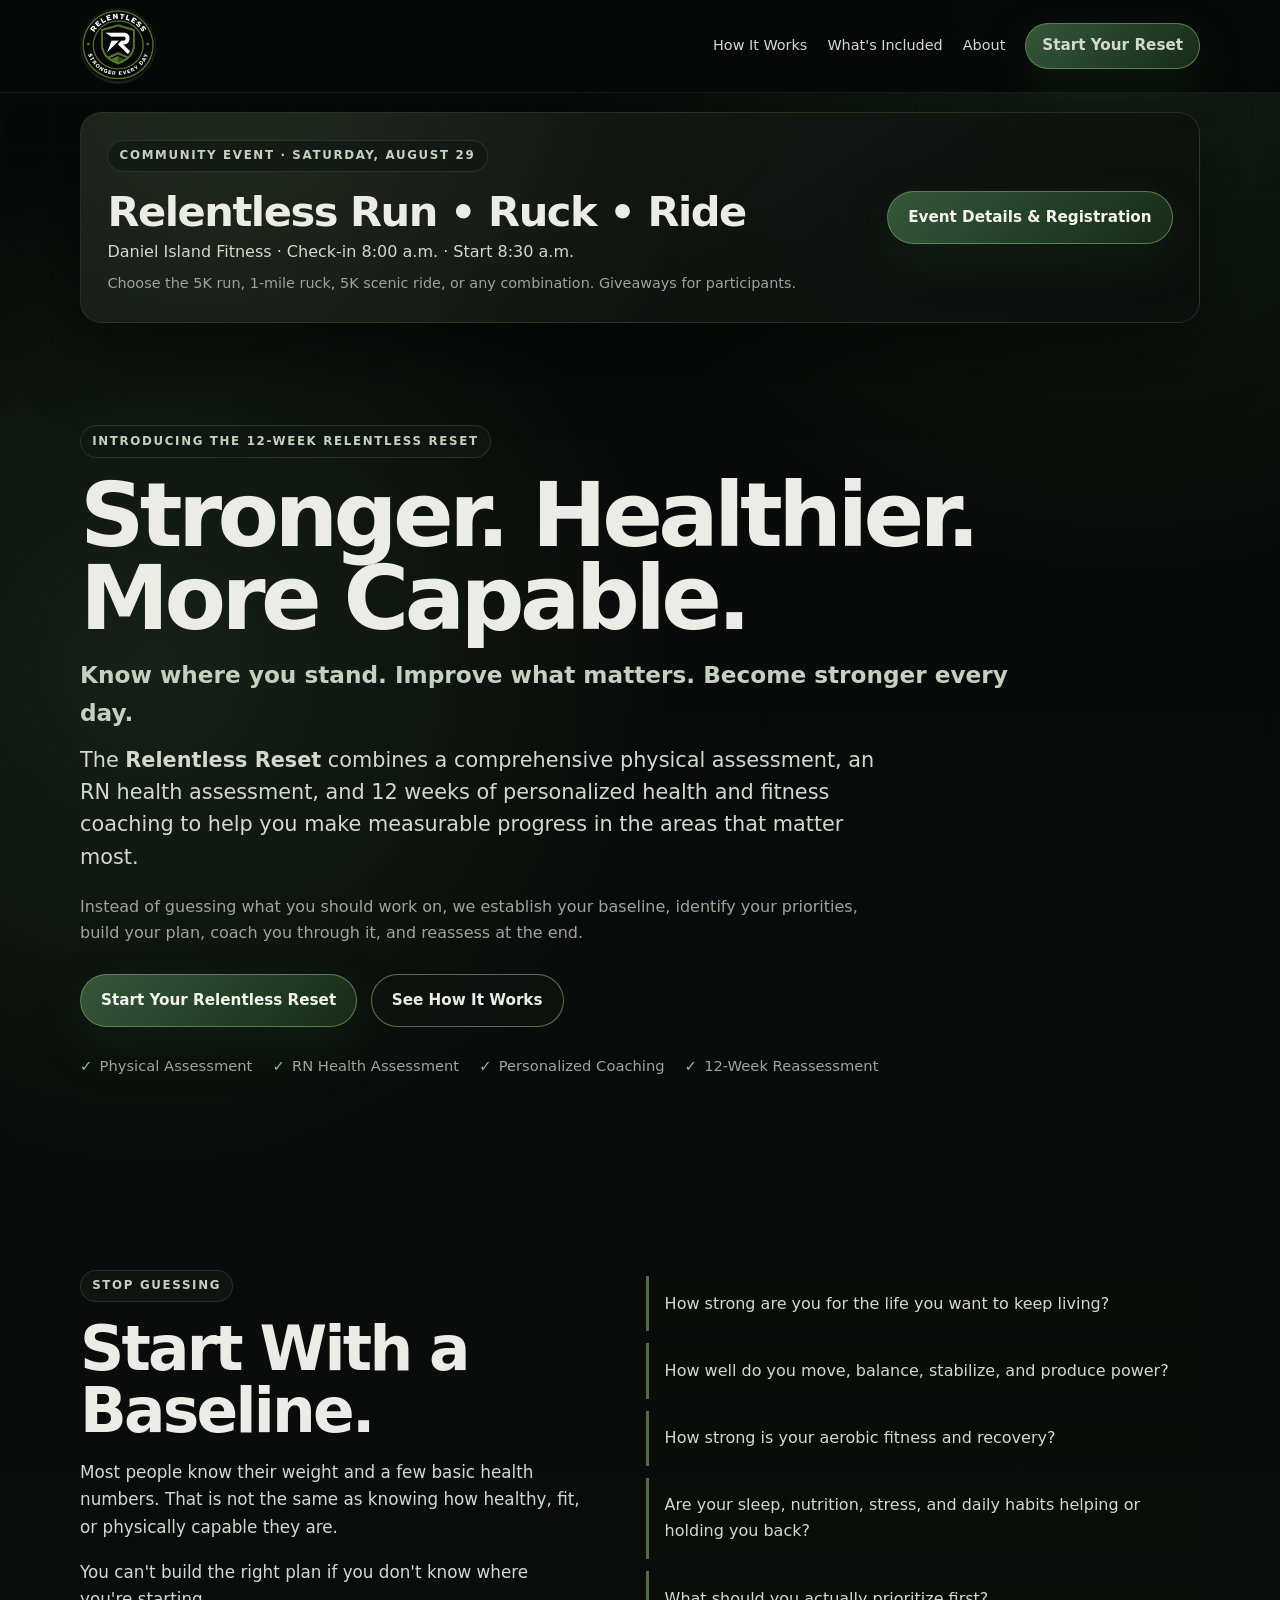
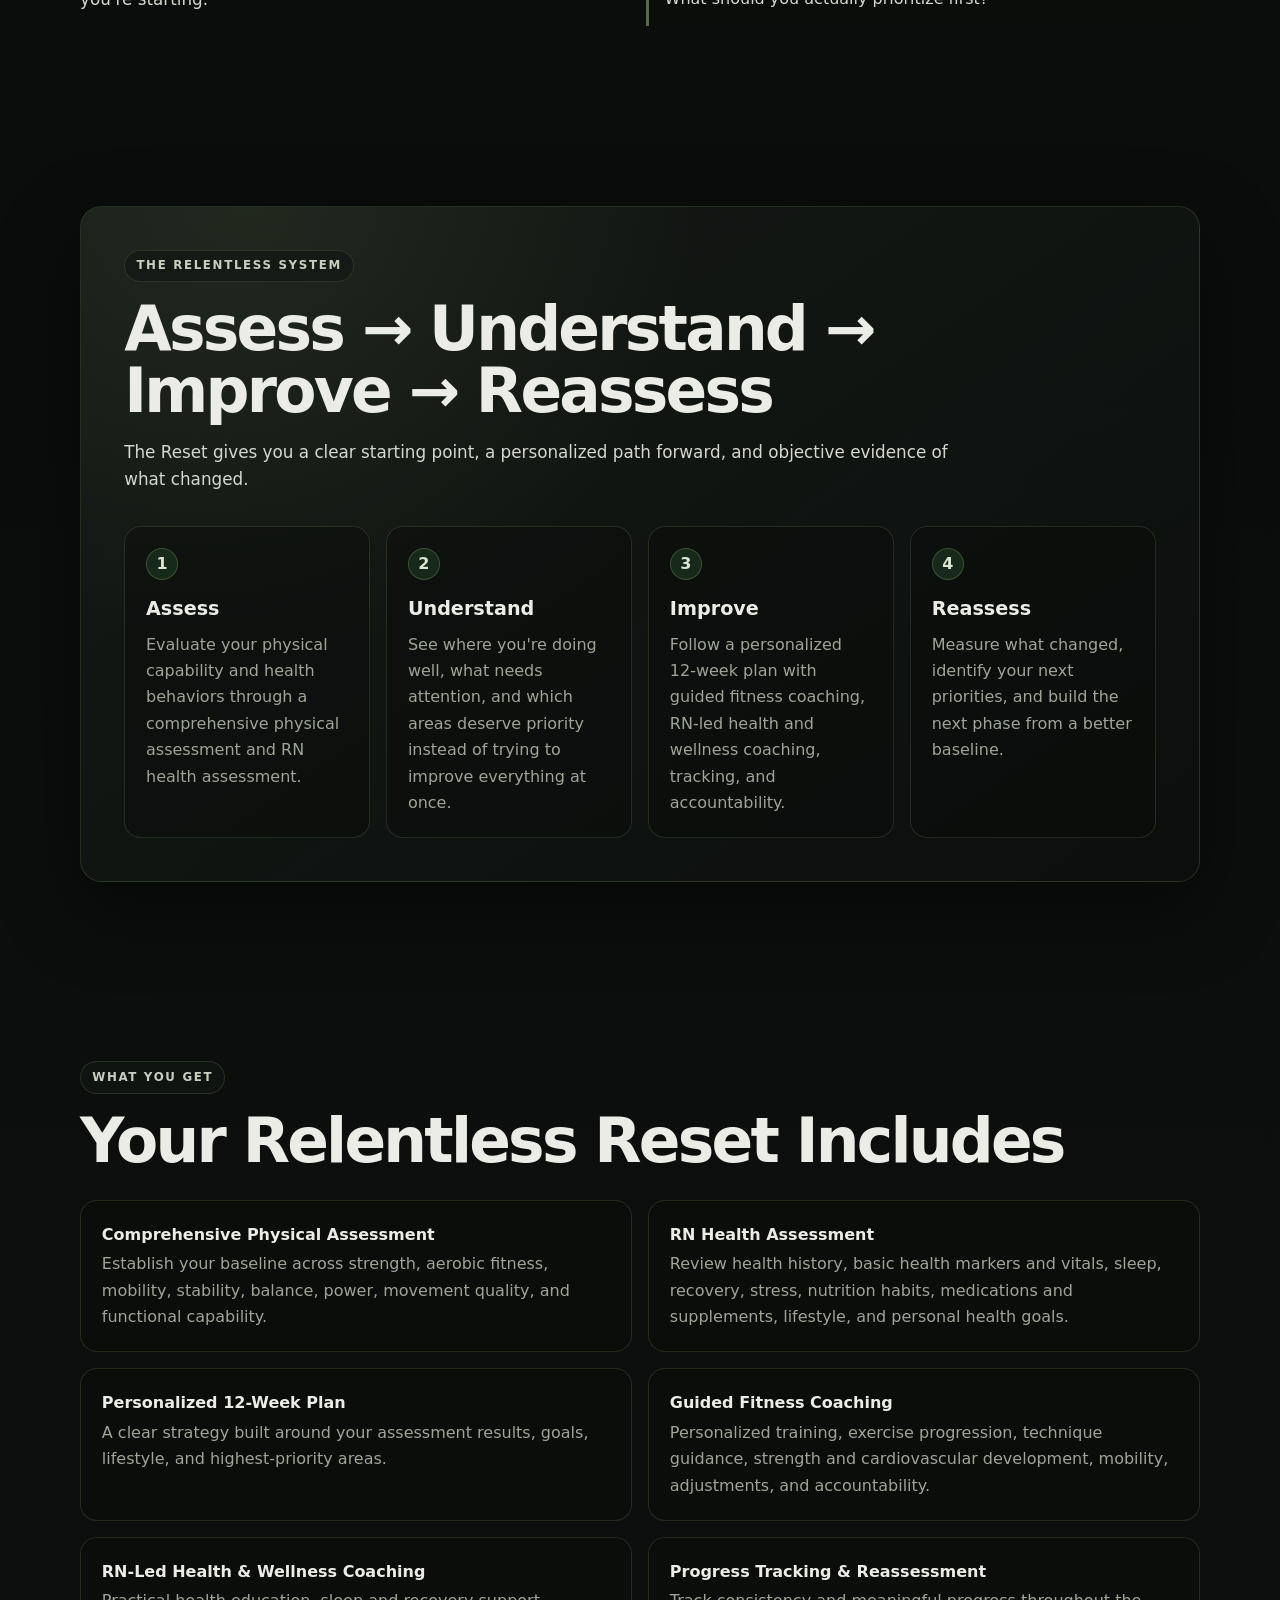
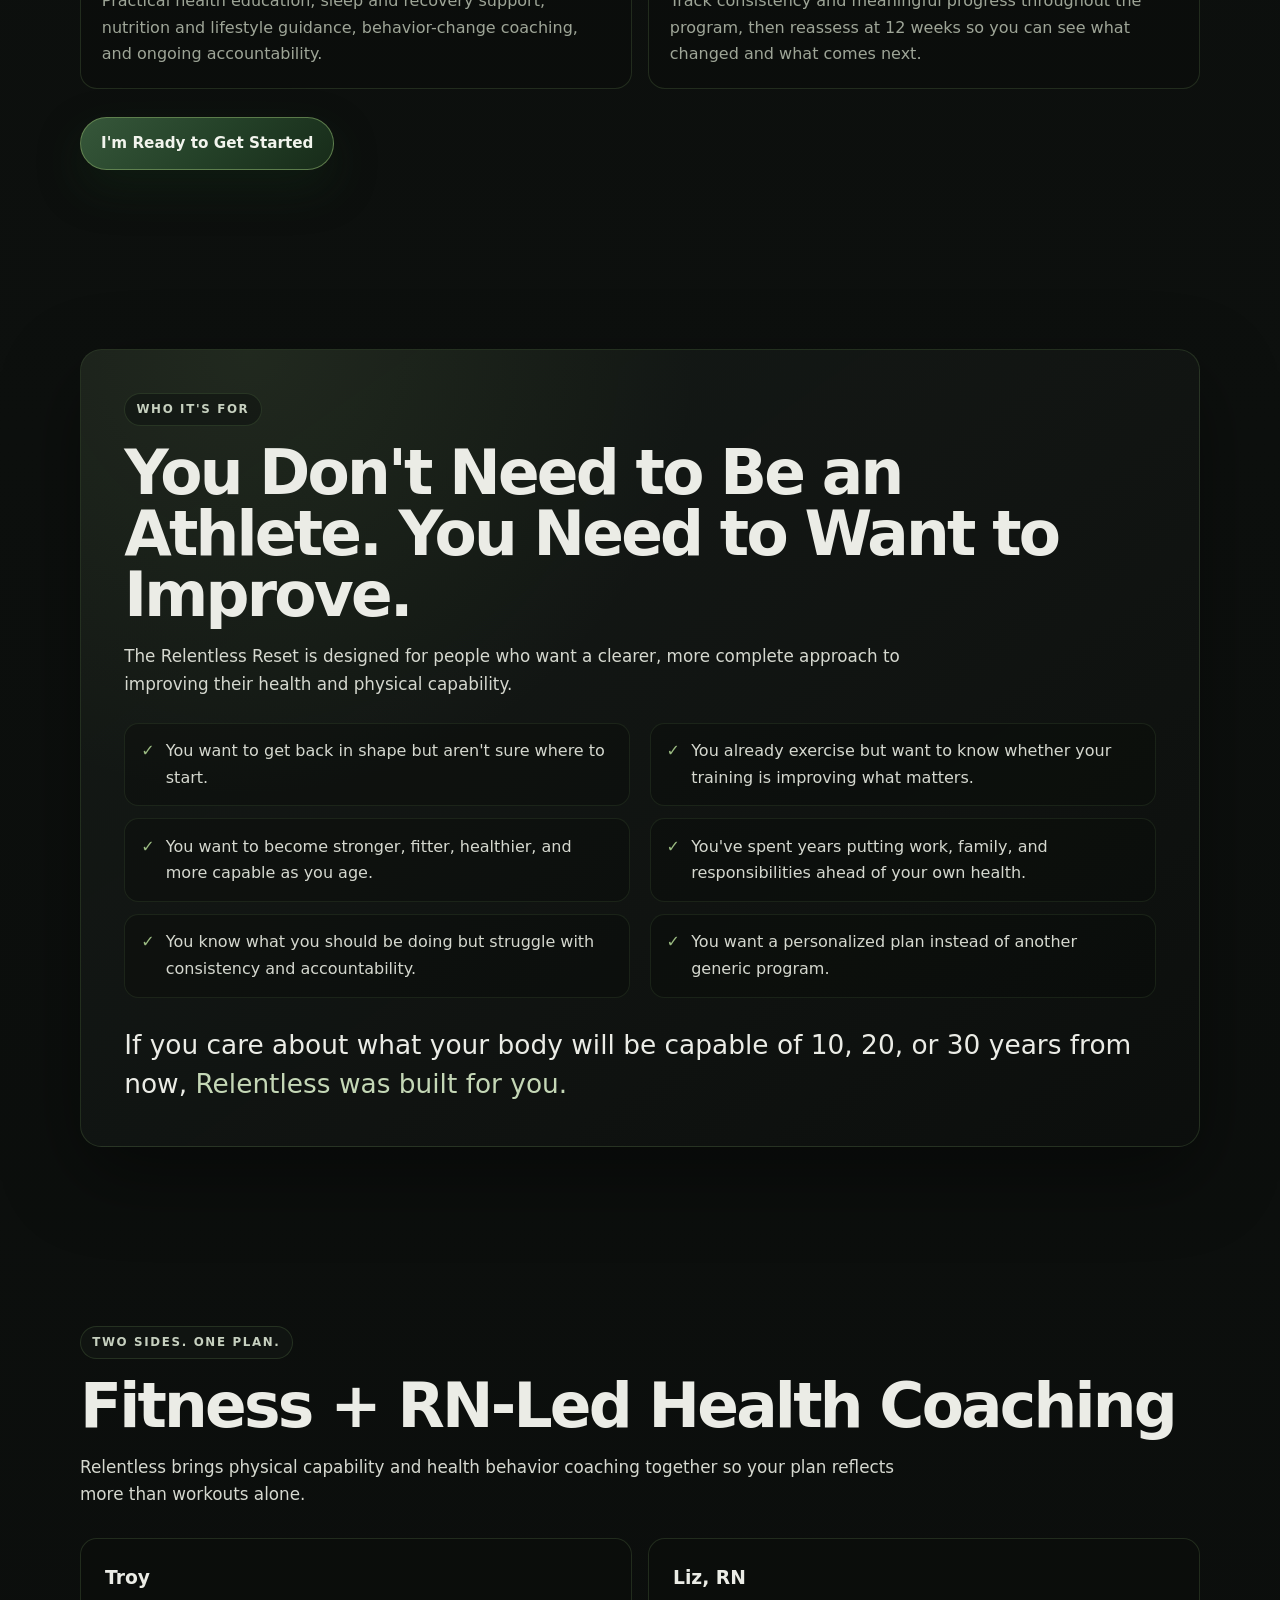
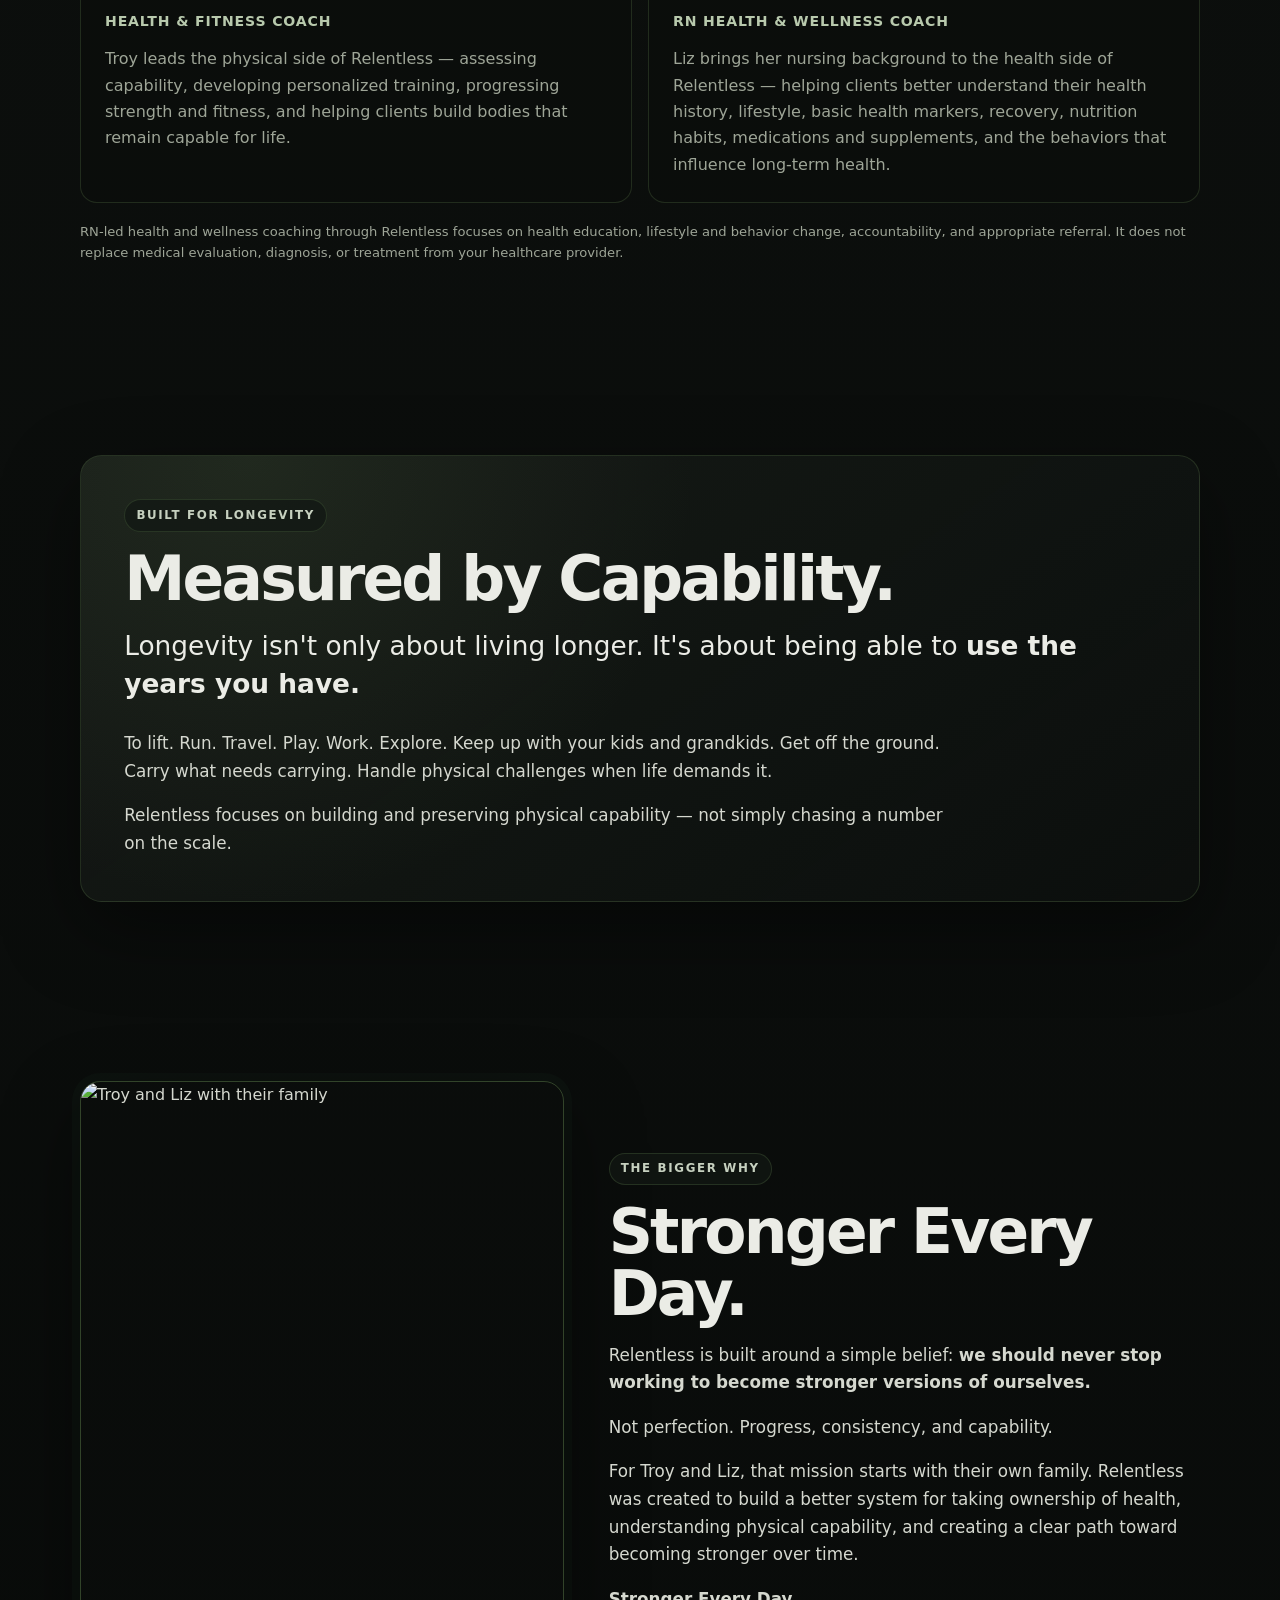
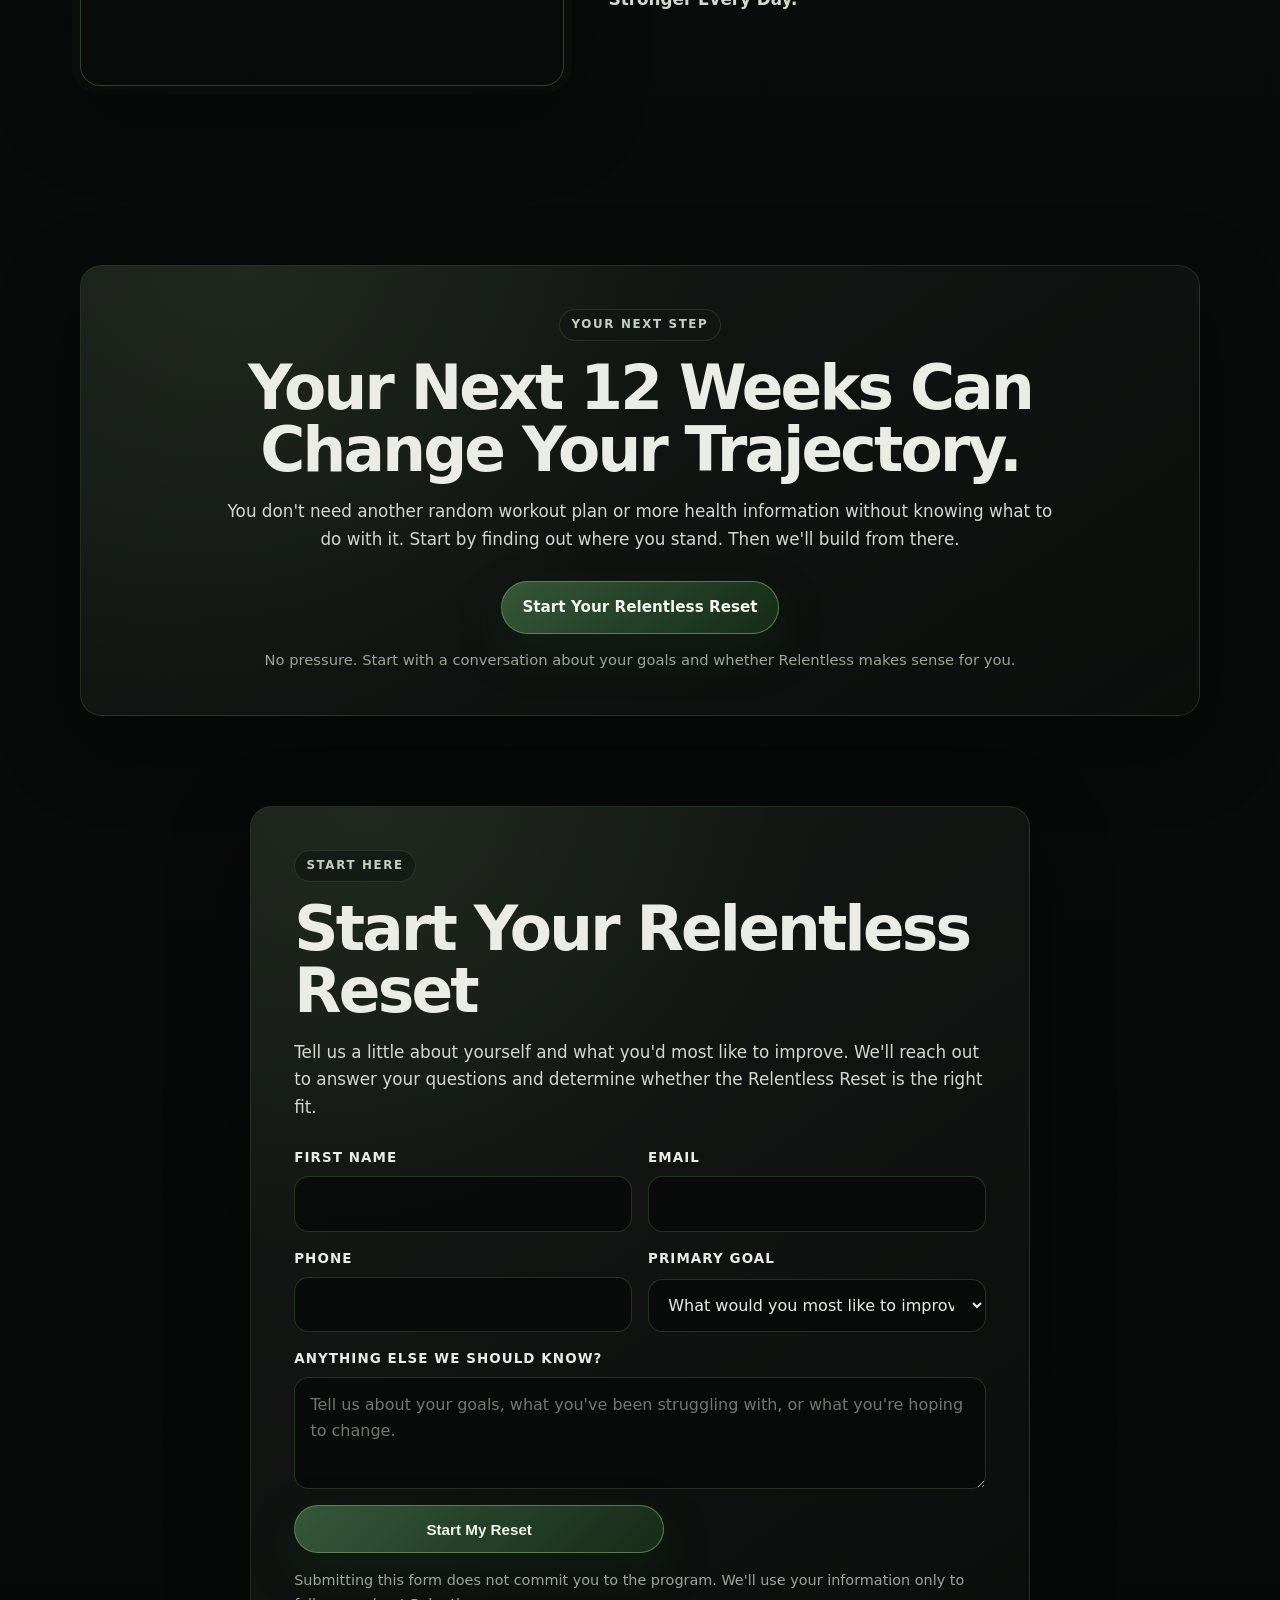
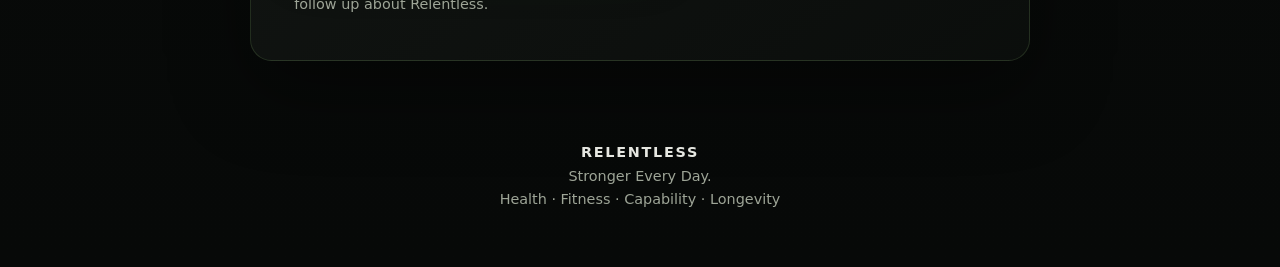
==== commit 85f3ac9b: "Use circular Relentless logo for site branding and link previews" ====
--- a/index.html
+++ b/index.html
@@ -5,8 +5,20 @@
     <meta name="viewport" content="width=device-width, initial-scale=1.0" />
     <title>Relentless Reset | Health & Fitness Coaching | Charleston, SC</title>
     <meta name="description" content="The Relentless Reset is a 12-week health and fitness program combining a comprehensive physical assessment, RN health assessment, personalized coaching, progress tracking, and reassessment." />
+    <link rel="icon" type="image/png" href="relentless-logo.png" />
+    <link rel="apple-touch-icon" href="relentless-logo.png" />
+    <meta property="og:type" content="website" />
+    <meta property="og:url" content="https://relentlesslongevity.com/" />
     <meta property="og:title" content="The Relentless Reset | Stronger Every Day" />
     <meta property="og:description" content="Know where you stand. Improve what matters. Spend 12 weeks becoming stronger, healthier, and more capable." />
+    <meta property="og:image" content="https://relentlesslongevity.com/relentless-logo.png" />
+    <meta property="og:image:width" content="256" />
+    <meta property="og:image:height" content="256" />
+    <meta property="og:image:alt" content="Relentless — Stronger Every Day" />
+    <meta name="twitter:card" content="summary" />
+    <meta name="twitter:title" content="The Relentless Reset | Stronger Every Day" />
+    <meta name="twitter:description" content="Know where you stand. Improve what matters. Spend 12 weeks becoming stronger, healthier, and more capable." />
+    <meta name="twitter:image" content="https://relentlesslongevity.com/relentless-logo.png" />
     <style>
       :root {
         --bg: #070908;
@@ -58,13 +70,13 @@
         backdrop-filter: blur(14px);
       }
       .nav {
-        min-height: 76px;
+        min-height: 92px;
         display: flex;
         align-items: center;
         justify-content: space-between;
         gap: 1.25rem;
       }
-      .brand-logo { width: clamp(132px, 15vw, 182px); height: auto; display: block; }
+      .brand-logo { width: 76px; height: 76px; object-fit: contain; display: block; }
       .nav-links { display: flex; align-items: center; gap: 1.25rem; font-size: 0.9rem; }
       .nav-links a { color: var(--soft-white); text-decoration: none; }
       .nav-links a:hover { color: var(--off-white); }
@@ -214,7 +226,8 @@
       @media (max-width: 640px) {
         .container { width: min(100% - 28px, 1120px); }
         section { padding: 3.4rem 0; }
-        .nav { min-height: 68px; }
+        .nav { min-height: 78px; }
+        .brand-logo { width: 62px; height: 62px; }
         .nav-cta { font-size: 0.82rem; }
         .steps, .fit-list, .form-grid { grid-template-columns: 1fr; }
         .cta-button { width: 100%; max-width: 430px; }
@@ -226,7 +239,7 @@
   <body>
     <header>
       <div class="nav container">
-        <a href="#top" aria-label="Relentless home"><img class="brand-logo" src="IMG_3581.jpeg" alt="Relentless" /></a>
+        <a href="#top" aria-label="Relentless home"><img class="brand-logo" src="relentless-logo.png" alt="Relentless — Stronger Every Day" /></a>
         <nav class="nav-links" aria-label="Primary navigation">
           <a href="#how-it-works">How It Works</a>
           <a href="#included">What's Included</a>
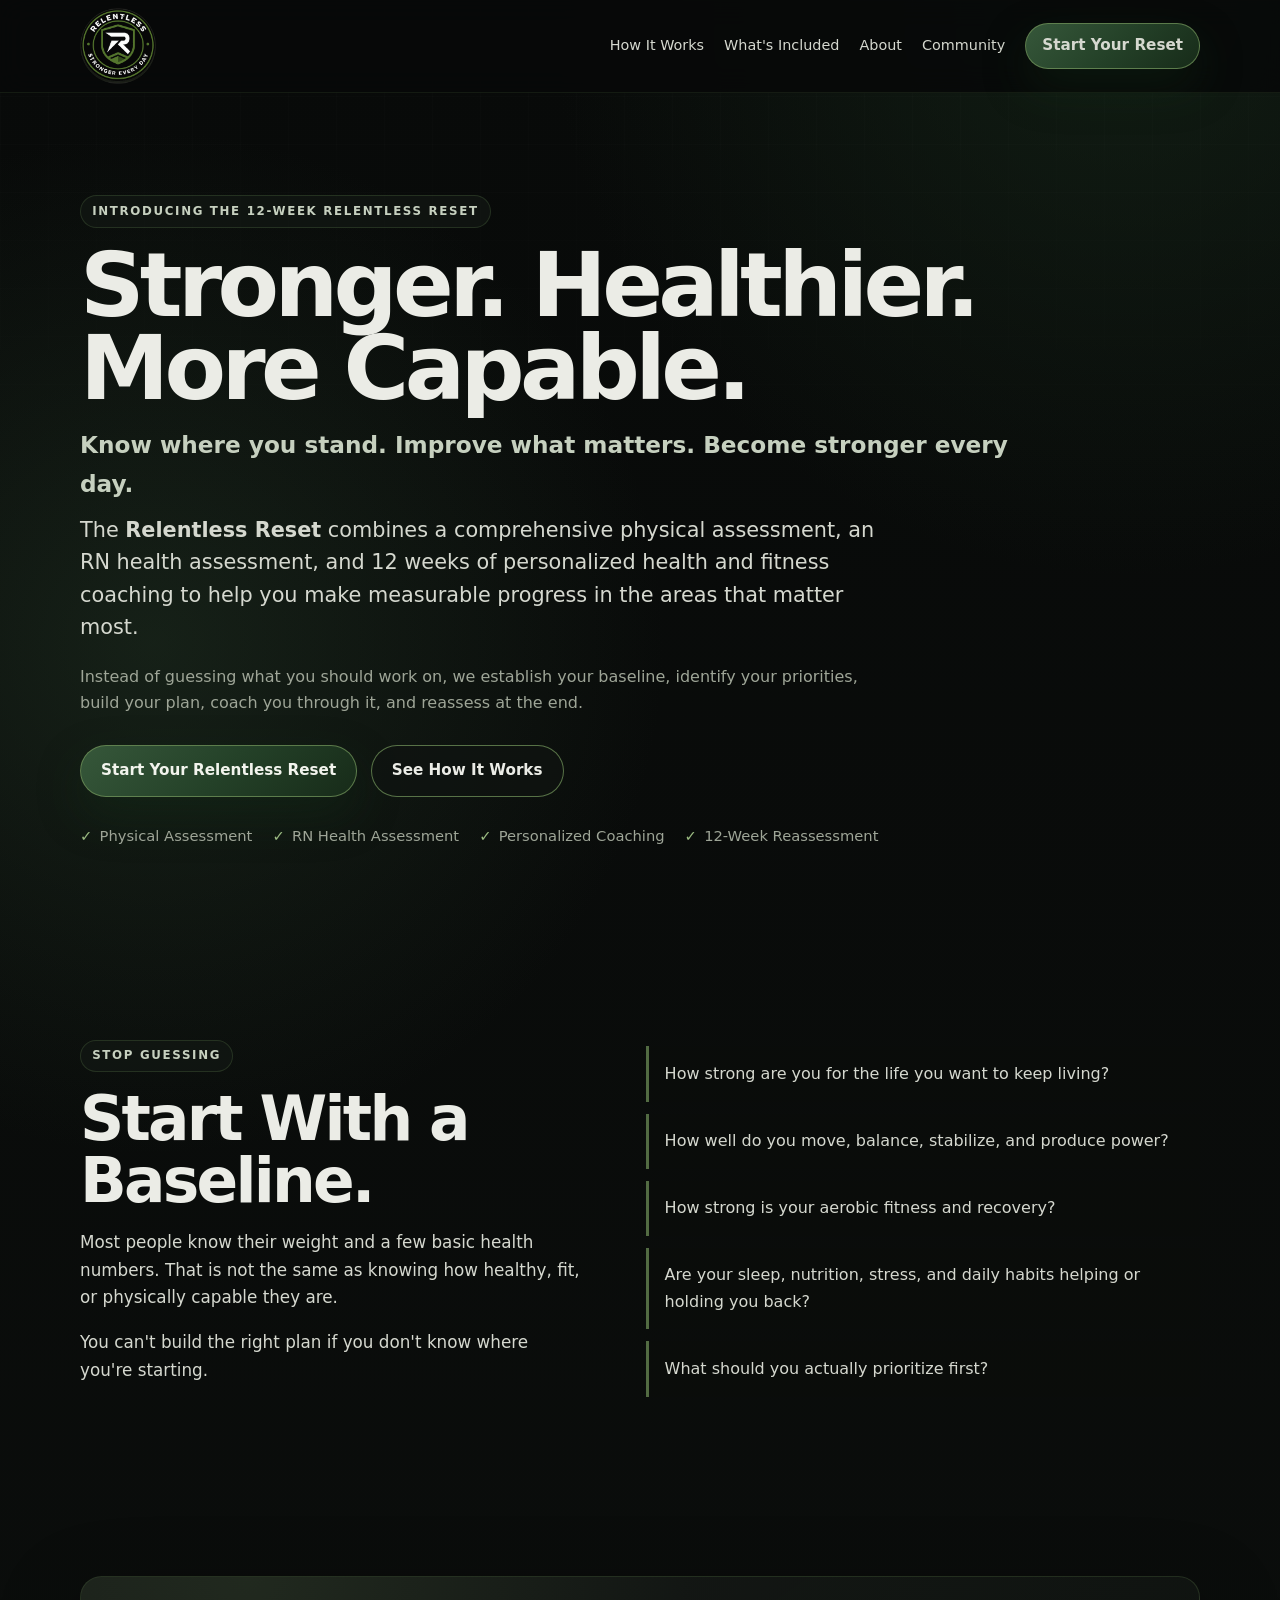
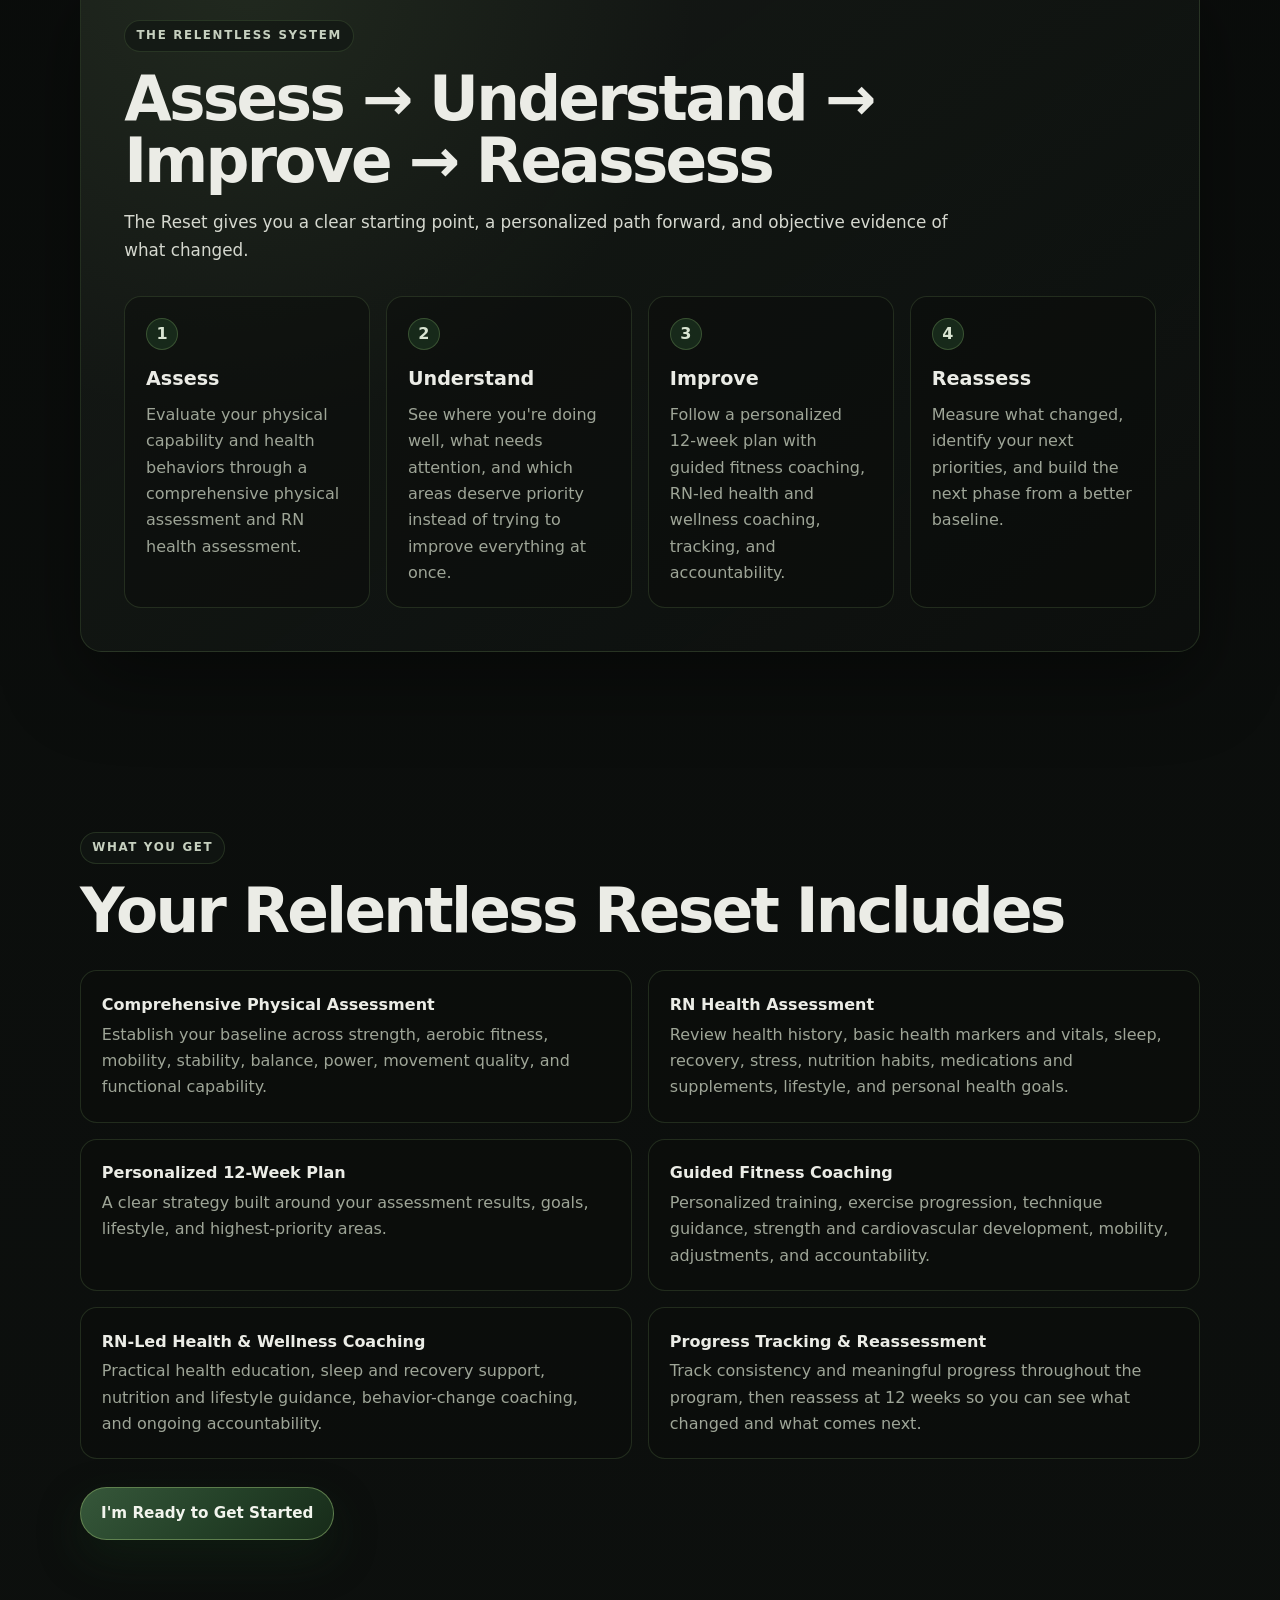
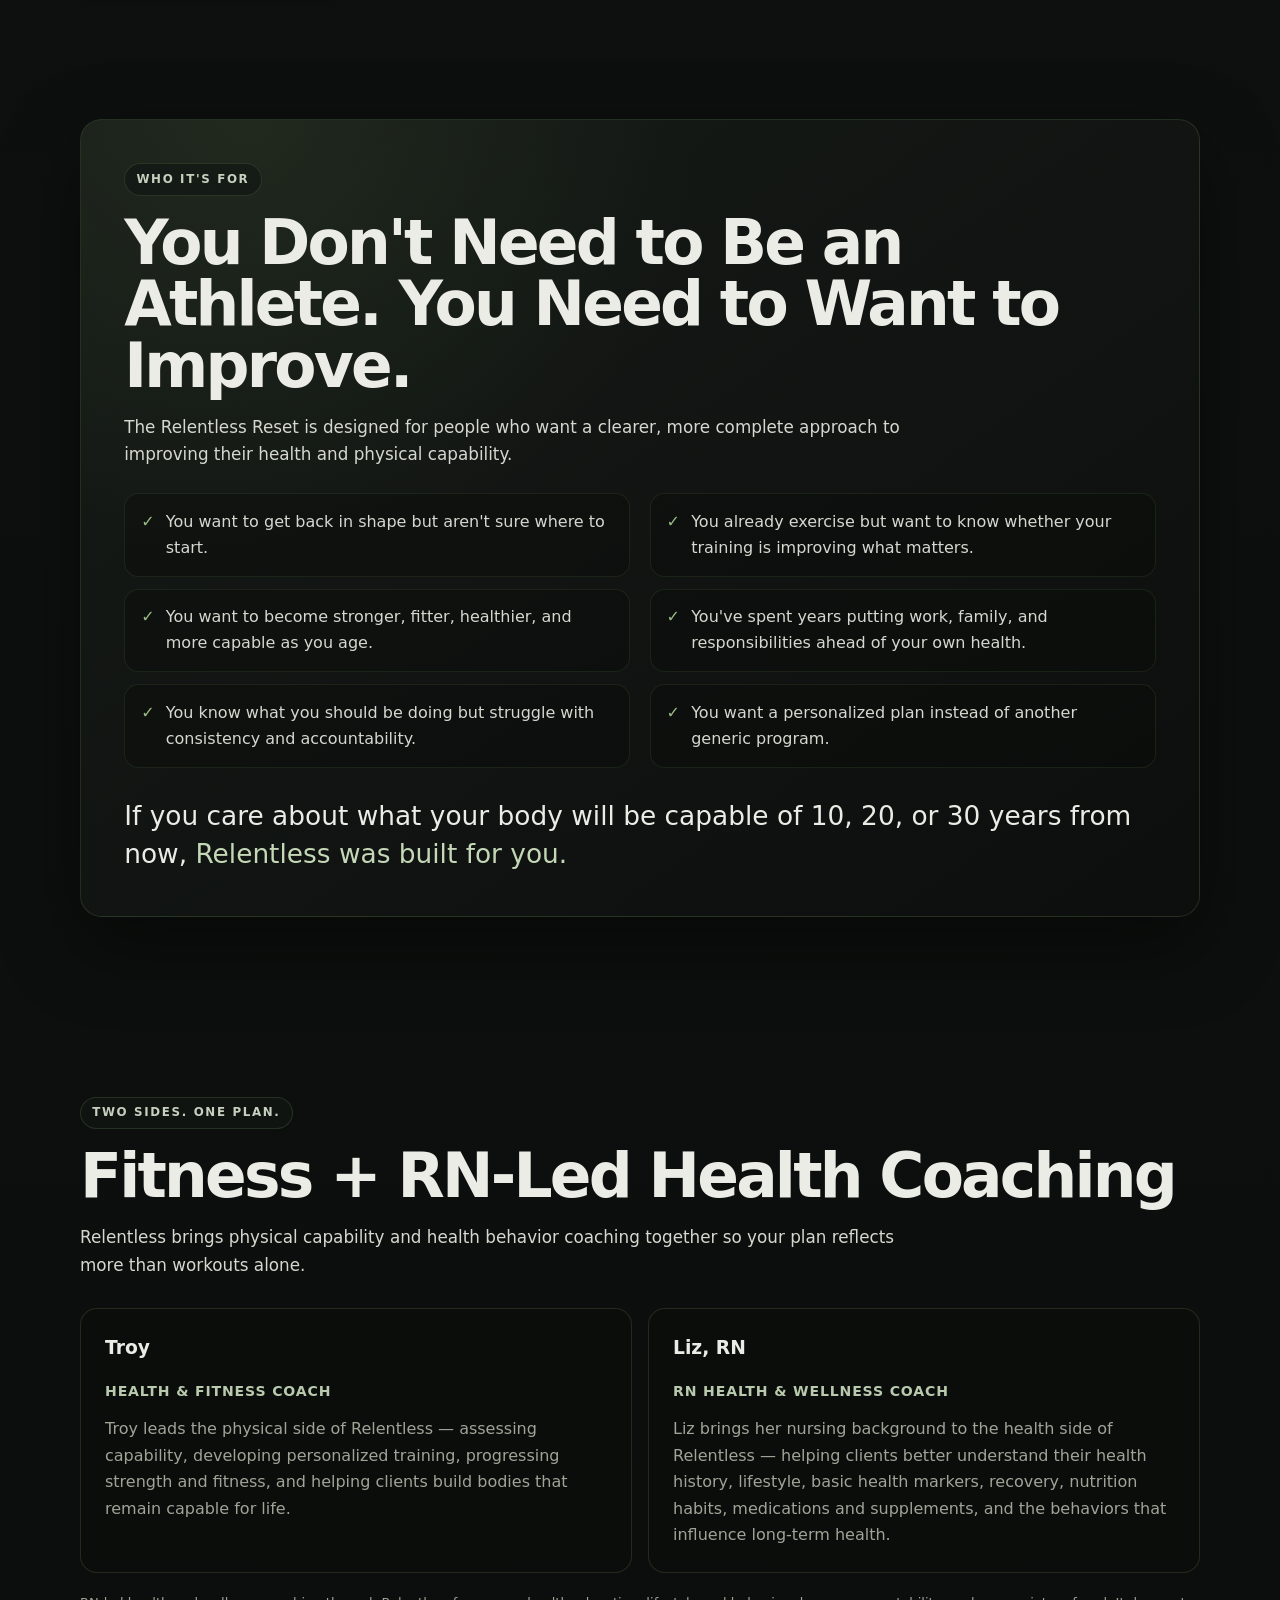
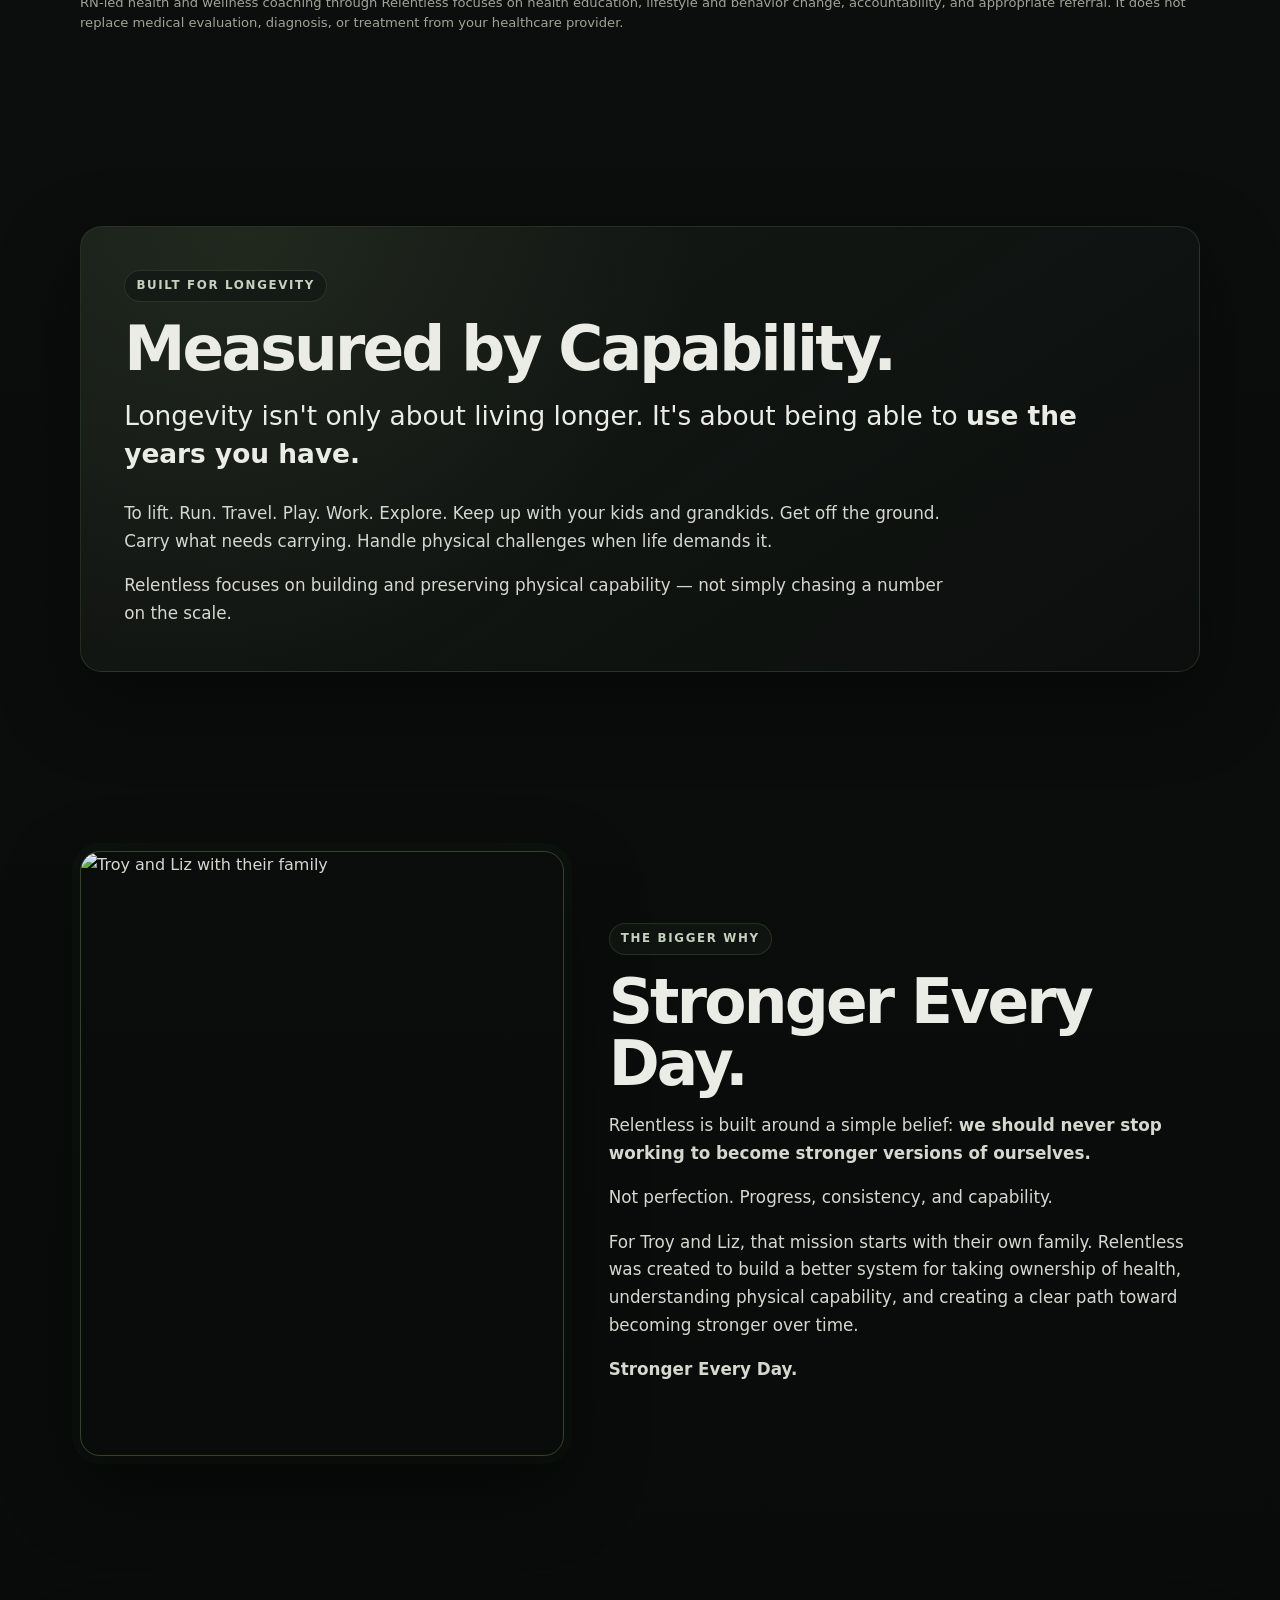
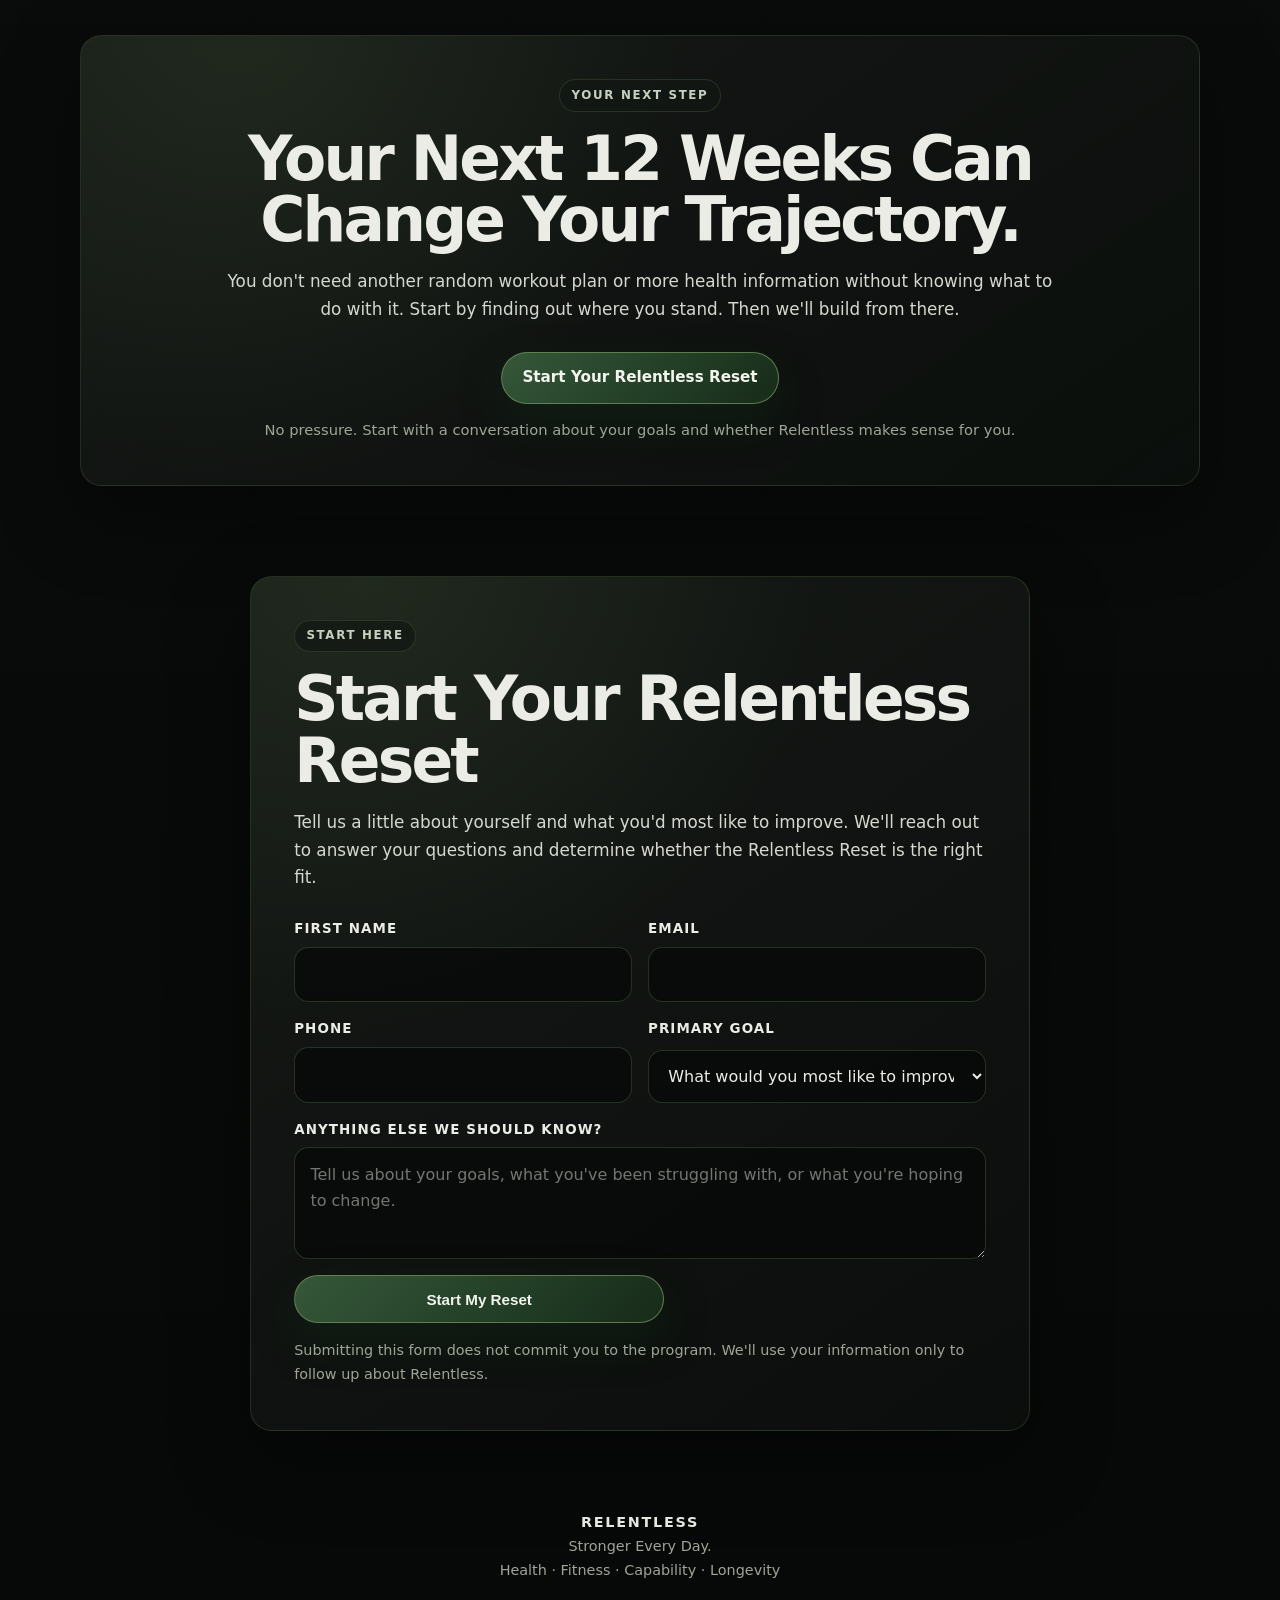
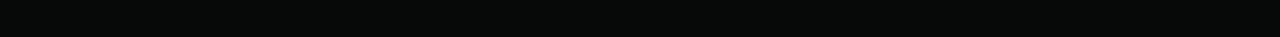
==== commit 93e0b93a: "Move Run Ruck Ride into Community navigation" ====
--- a/index.html
+++ b/index.html
@@ -244,26 +244,13 @@
           <a href="#how-it-works">How It Works</a>
           <a href="#included">What's Included</a>
           <a href="#about">About</a>
+          <a href="community/">Community</a>
           <a class="cta-button nav-cta" href="#start">Start Your Reset</a>
         </nav>
       </div>
     </header>
 
     <div id="top"></div>
-
-    <section class="event-banner container" aria-labelledby="event-banner-heading">
-      <div class="panel">
-        <div class="event-banner-inner">
-          <div>
-            <span class="eyebrow">Community Event · Saturday, August 29</span>
-            <h2 class="event-banner-title" id="event-banner-heading">Relentless Run • Ruck • Ride</h2>
-            <p class="event-banner-details">Daniel Island Fitness · Check-in 8:00 a.m. · Start 8:30 a.m.</p>
-            <p class="event-banner-note">Choose the 5K run, 1-mile ruck, 5K scenic ride, or any combination. Giveaways for participants.</p>
-          </div>
-          <a class="cta-button" href="run-ruck-ride/">Event Details & Registration</a>
-        </div>
-      </div>
-    </section>
 
     <main>
       <section class="hero container" aria-labelledby="hero-heading">
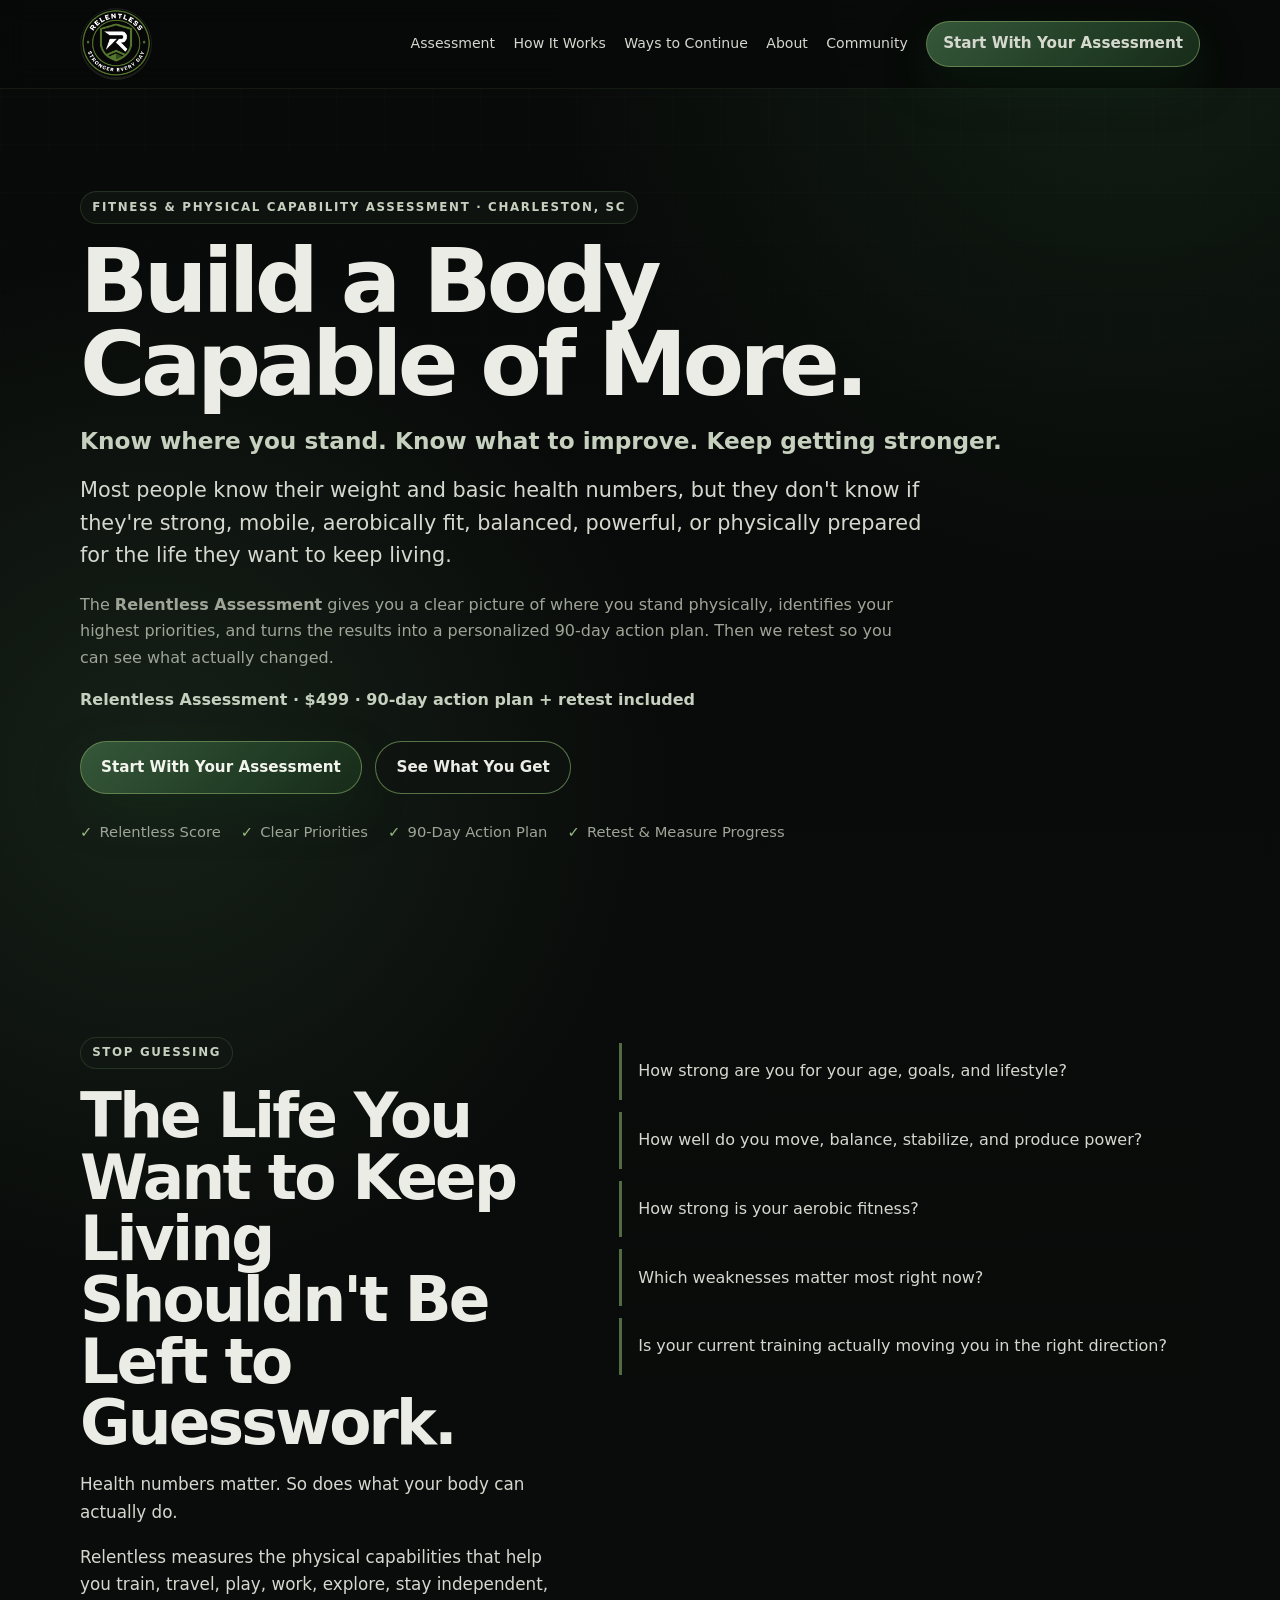
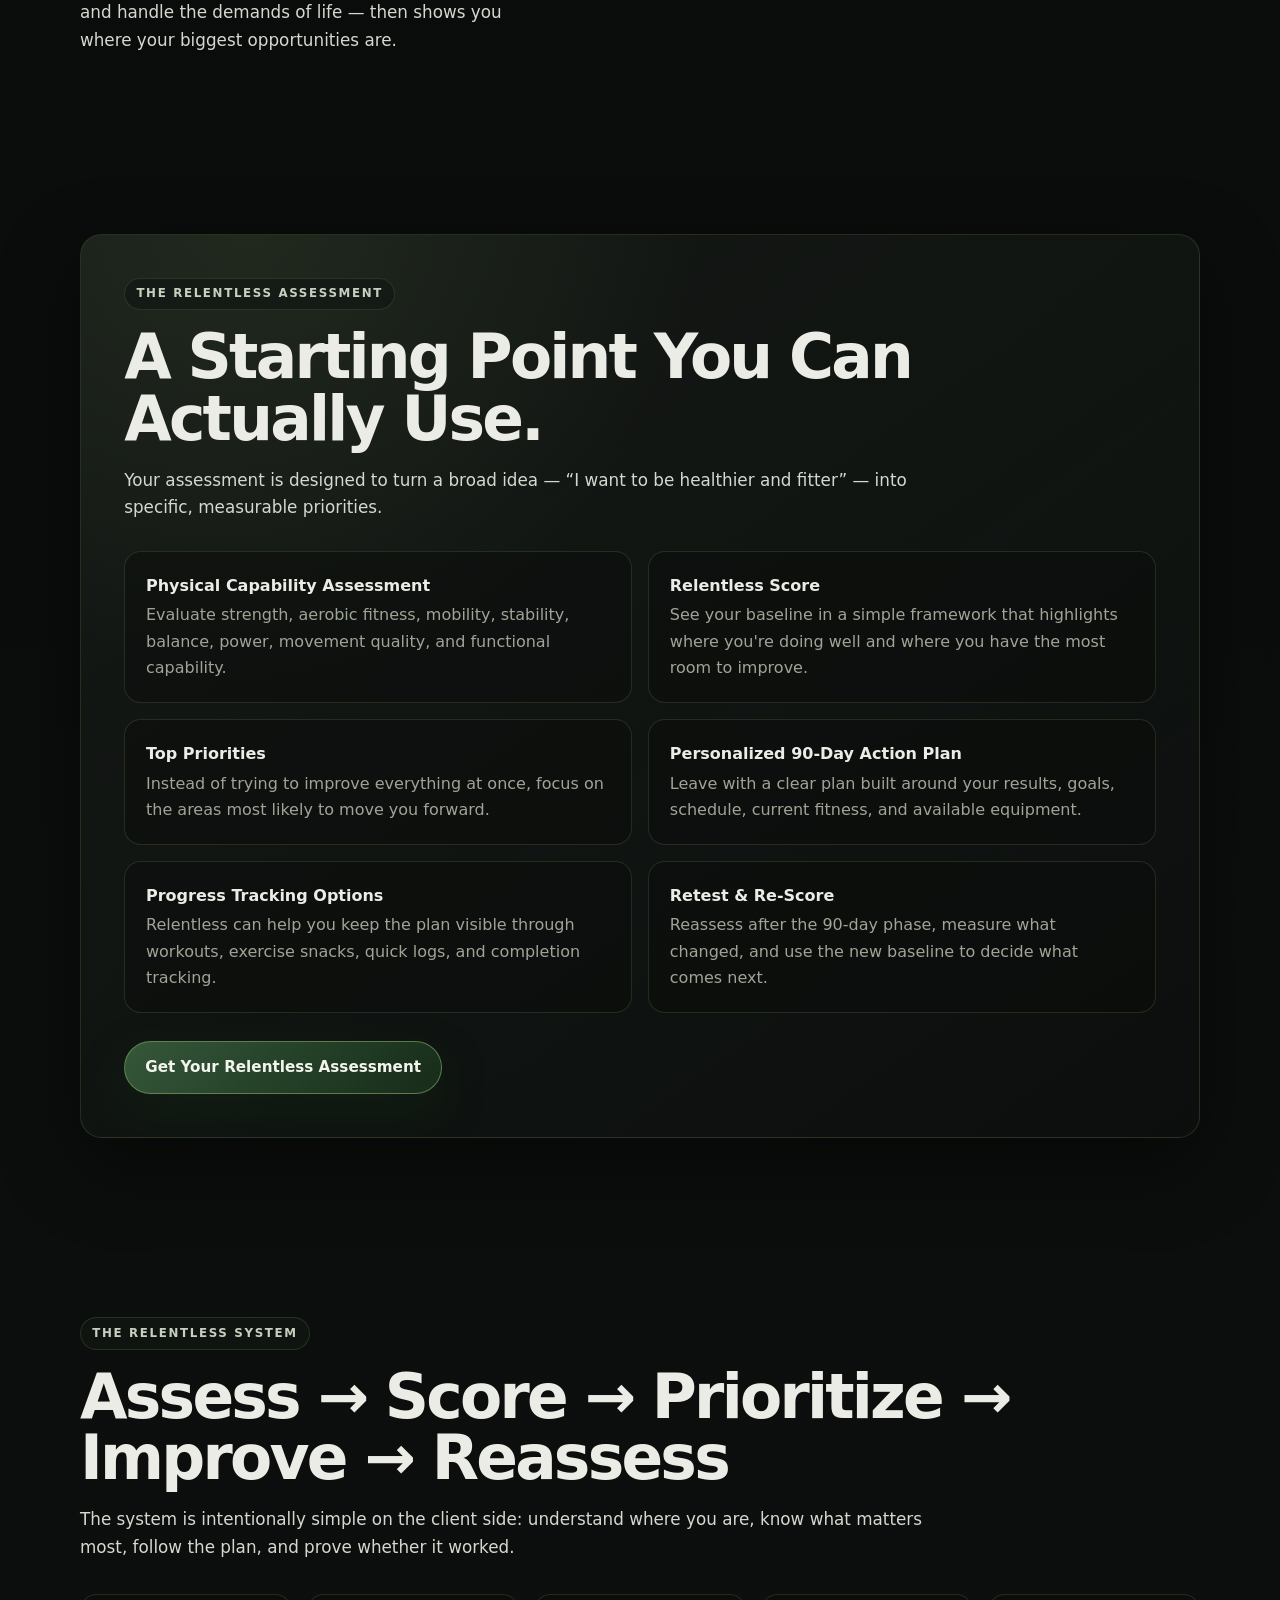
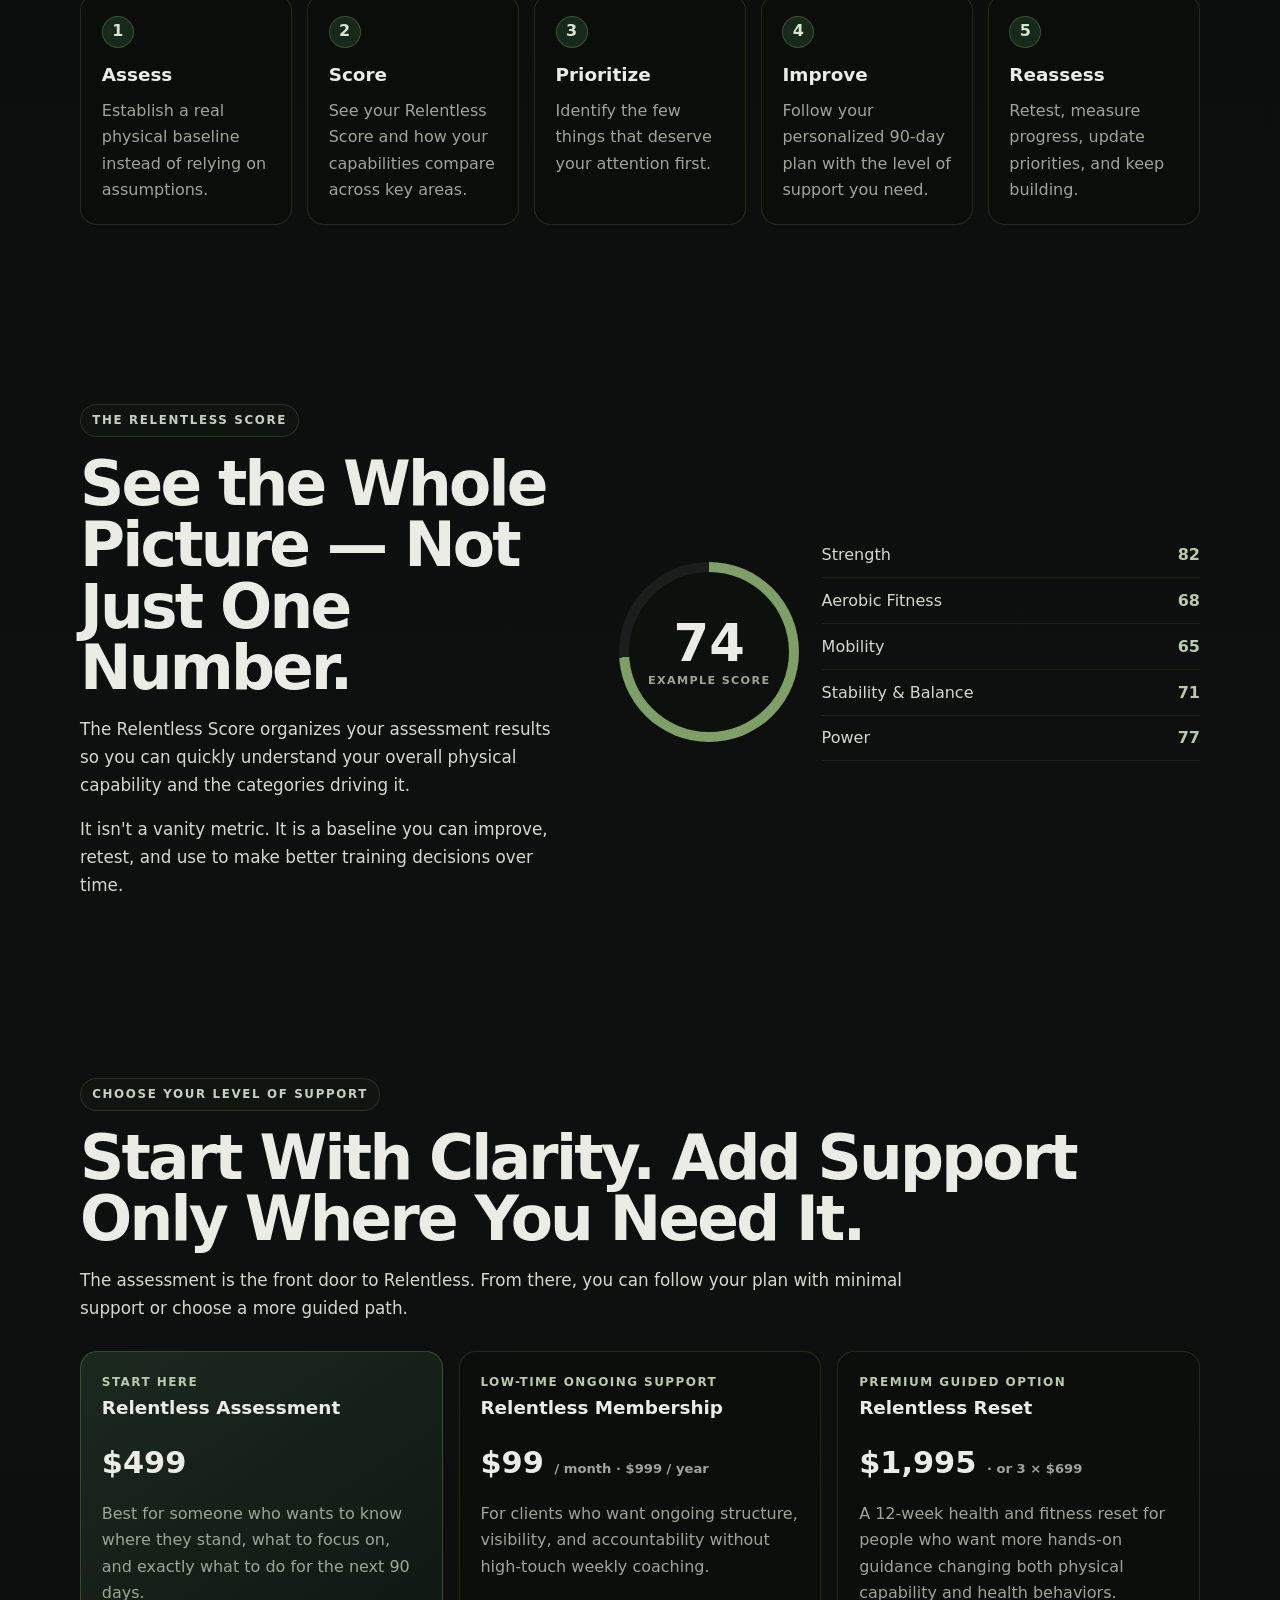
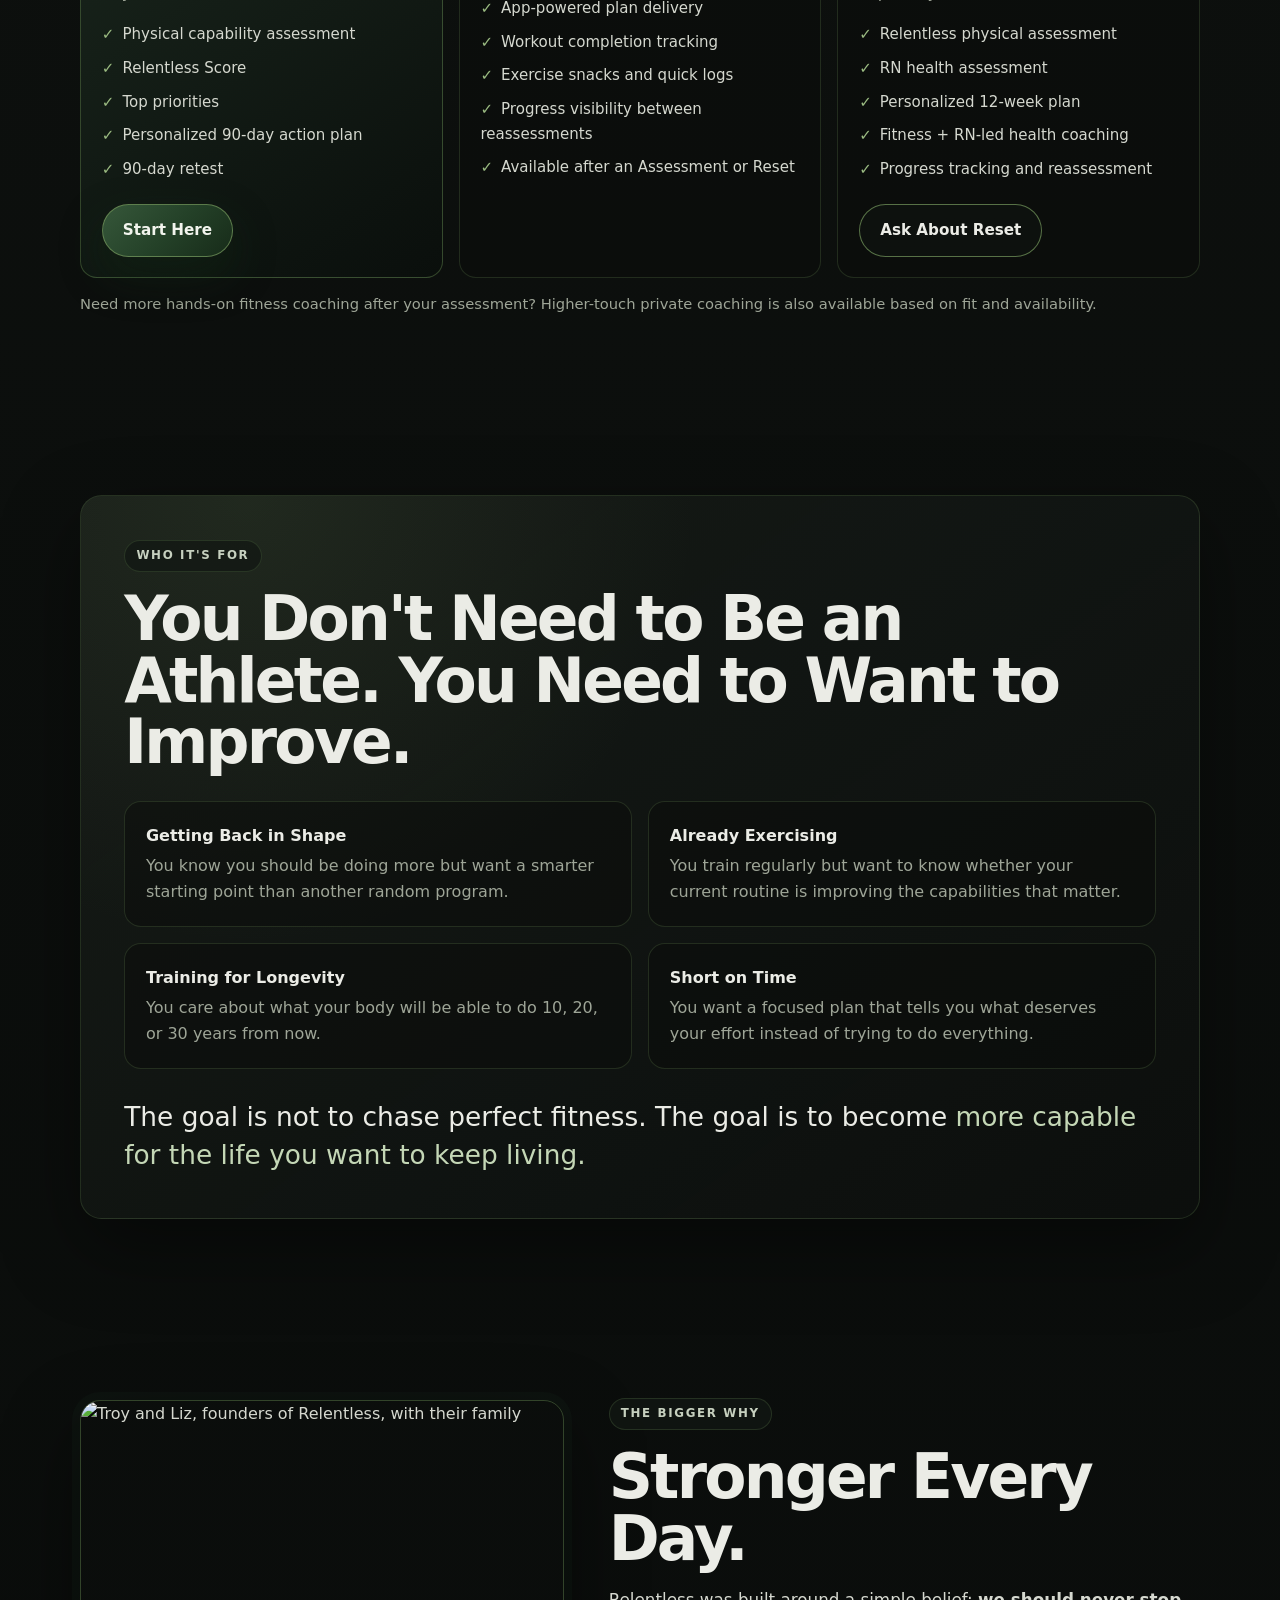
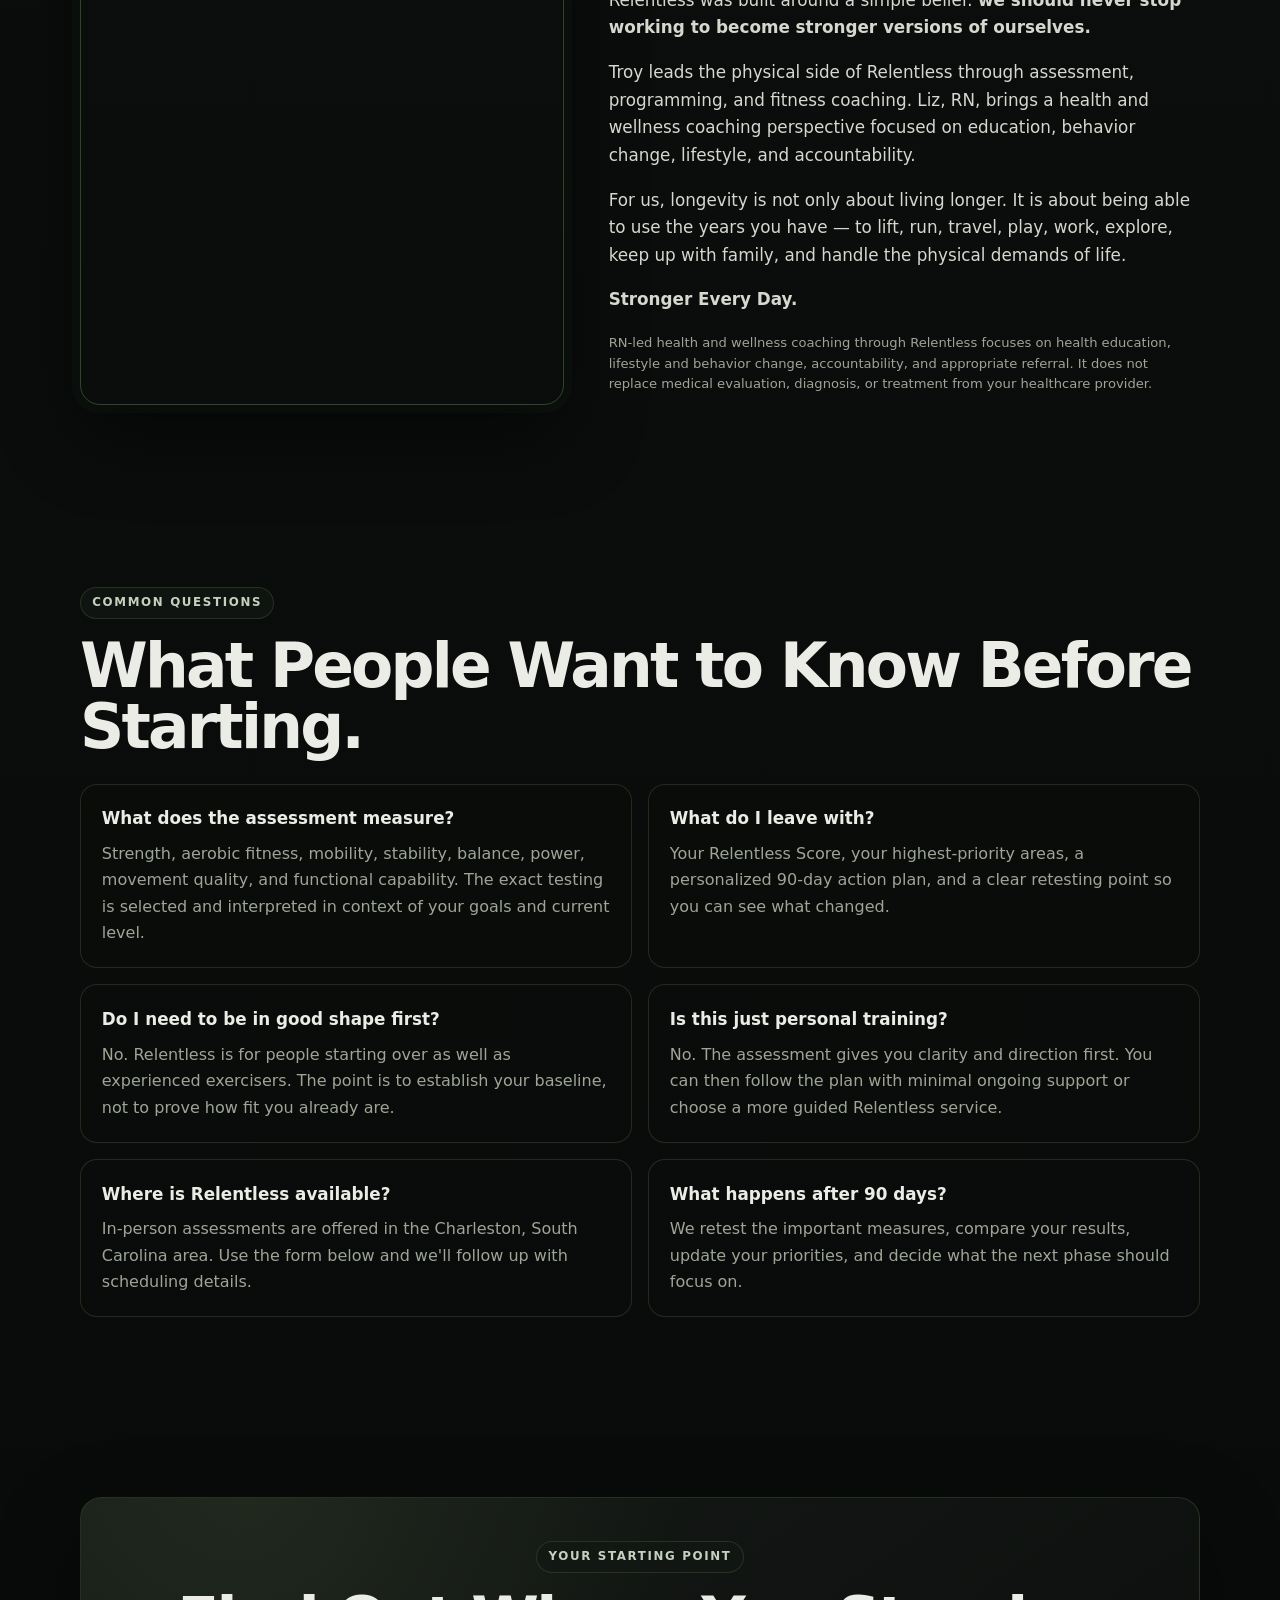
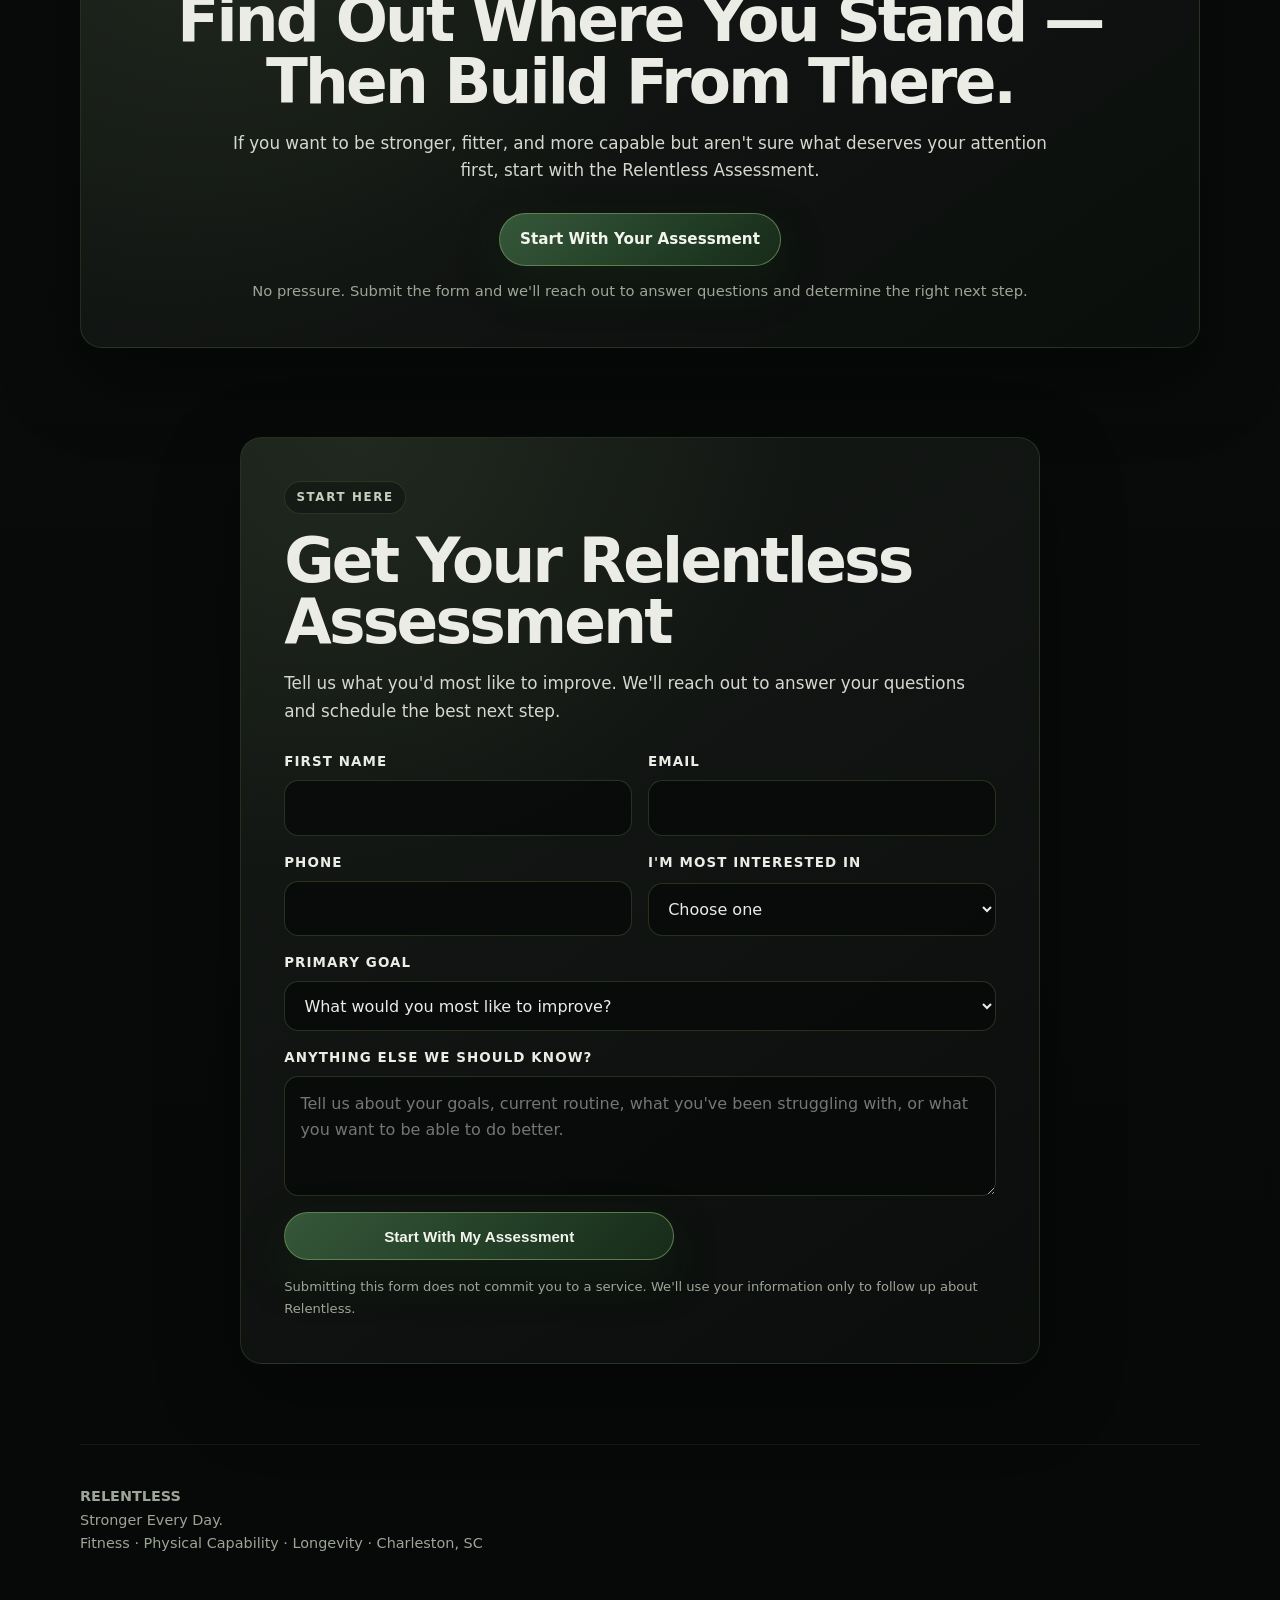
==== commit 574628d0: "Shift live site to assessment-first funnel with SEO and service ladder" ====
--- a/index.html
+++ b/index.html
@@ -3,22 +3,87 @@
   <head>
     <meta charset="UTF-8" />
     <meta name="viewport" content="width=device-width, initial-scale=1.0" />
-    <title>Relentless Reset | Health & Fitness Coaching | Charleston, SC</title>
-    <meta name="description" content="The Relentless Reset is a 12-week health and fitness program combining a comprehensive physical assessment, RN health assessment, personalized coaching, progress tracking, and reassessment." />
+    <title>Fitness Assessment Charleston SC | Relentless Longevity</title>
+    <meta name="description" content="Relentless is a Charleston, SC fitness and physical capability assessment that measures strength, aerobic fitness, mobility, balance, power and more, then gives you a Relentless Score, clear priorities, a 90-day action plan and retest." />
+    <meta name="robots" content="index,follow,max-image-preview:large" />
+    <link rel="canonical" href="https://relentlesslongevity.com/" />
     <link rel="icon" type="image/png" href="relentless-logo.png" />
     <link rel="apple-touch-icon" href="relentless-logo.png" />
+
     <meta property="og:type" content="website" />
     <meta property="og:url" content="https://relentlesslongevity.com/" />
-    <meta property="og:title" content="The Relentless Reset | Stronger Every Day" />
-    <meta property="og:description" content="Know where you stand. Improve what matters. Spend 12 weeks becoming stronger, healthier, and more capable." />
+    <meta property="og:title" content="Relentless | Know Where You Stand. Improve What Matters." />
+    <meta property="og:description" content="A Charleston fitness and physical capability assessment that shows you where you stand, what to improve, and how to keep getting stronger." />
     <meta property="og:image" content="https://relentlesslongevity.com/relentless-logo.png" />
-    <meta property="og:image:width" content="256" />
-    <meta property="og:image:height" content="256" />
     <meta property="og:image:alt" content="Relentless — Stronger Every Day" />
     <meta name="twitter:card" content="summary" />
-    <meta name="twitter:title" content="The Relentless Reset | Stronger Every Day" />
-    <meta name="twitter:description" content="Know where you stand. Improve what matters. Spend 12 weeks becoming stronger, healthier, and more capable." />
+    <meta name="twitter:title" content="Relentless | Stronger Every Day" />
+    <meta name="twitter:description" content="Know where you stand physically, what to improve next, and whether your plan is working." />
     <meta name="twitter:image" content="https://relentlesslongevity.com/relentless-logo.png" />
+
+    <script type="application/ld+json">
+    {
+      "@context": "https://schema.org",
+      "@graph": [
+        {
+          "@type": "Organization",
+          "@id": "https://relentlesslongevity.com/#organization",
+          "name": "Relentless",
+          "url": "https://relentlesslongevity.com/",
+          "logo": "https://relentlesslongevity.com/relentless-logo.png",
+          "slogan": "Stronger Every Day",
+          "areaServed": {
+            "@type": "City",
+            "name": "Charleston",
+            "addressRegion": "SC"
+          }
+        },
+        {
+          "@type": "Service",
+          "@id": "https://relentlesslongevity.com/#assessment",
+          "name": "Relentless Fitness & Physical Capability Assessment",
+          "serviceType": "Fitness assessment and personalized 90-day action plan",
+          "provider": { "@id": "https://relentlesslongevity.com/#organization" },
+          "areaServed": "Charleston, South Carolina",
+          "description": "A comprehensive assessment of strength, aerobic fitness, mobility, stability, balance, power, movement quality and functional capability, followed by a Relentless Score, priorities, 90-day action plan and retest.",
+          "offers": {
+            "@type": "Offer",
+            "price": "499",
+            "priceCurrency": "USD",
+            "availability": "https://schema.org/InStock",
+            "url": "https://relentlesslongevity.com/#start"
+          }
+        },
+        {
+          "@type": "FAQPage",
+          "@id": "https://relentlesslongevity.com/#faq",
+          "mainEntity": [
+            {
+              "@type": "Question",
+              "name": "What does the Relentless Assessment measure?",
+              "acceptedAnswer": { "@type": "Answer", "text": "The assessment evaluates strength, aerobic fitness, mobility, stability, balance, power, movement quality and functional capability so you can see where you stand physically and what to prioritize next." }
+            },
+            {
+              "@type": "Question",
+              "name": "What do I get after the assessment?",
+              "acceptedAnswer": { "@type": "Answer", "text": "You receive a Relentless Score, clear priorities, a personalized 90-day action plan and a retest so you can measure what changed." }
+            },
+            {
+              "@type": "Question",
+              "name": "Do I need to be an athlete to do Relentless?",
+              "acceptedAnswer": { "@type": "Answer", "text": "No. Relentless is designed for adults who want to understand and improve their physical capability, whether they are returning to exercise or already training consistently." }
+            },
+            {
+              "@type": "Question",
+              "name": "Is Relentless personal training?",
+              "acceptedAnswer": { "@type": "Answer", "text": "The assessment is the starting point, not a recurring personal training package. Afterward, clients can follow their 90-day plan independently or choose ongoing Relentless Membership, the 12-week Relentless Reset, or higher-touch coaching when more support is useful." }
+            }
+          ]
+        }
+      ]
+    }
+    </script>
+
     <style>
       :root {
         --bg: #070908;
@@ -35,7 +100,6 @@
         --line-strong: rgba(95, 127, 77, 0.48);
         --shadow: 0 28px 80px rgba(0, 0, 0, 0.42);
       }
-
       * { box-sizing: border-box; }
       html { scroll-behavior: smooth; }
       body {
@@ -60,27 +124,25 @@
       a { color: inherit; }
       .container { width: min(1120px, calc(100% - 40px)); margin: 0 auto; }
       section { padding: clamp(3.2rem, 7vw, 6rem) 0; }
-
       header {
         position: sticky;
         top: 0;
         z-index: 20;
         border-bottom: 1px solid rgba(95, 127, 77, 0.16);
-        background: rgba(7, 9, 8, 0.88);
+        background: rgba(7, 9, 8, 0.9);
         backdrop-filter: blur(14px);
       }
       .nav {
-        min-height: 92px;
+        min-height: 88px;
         display: flex;
         align-items: center;
         justify-content: space-between;
-        gap: 1.25rem;
-      }
-      .brand-logo { width: 76px; height: 76px; object-fit: contain; display: block; }
-      .nav-links { display: flex; align-items: center; gap: 1.25rem; font-size: 0.9rem; }
+        gap: 1rem;
+      }
+      .brand-logo { width: 72px; height: 72px; object-fit: contain; display: block; }
+      .nav-links { display: flex; align-items: center; gap: 1.15rem; font-size: 0.88rem; }
       .nav-links a { color: var(--soft-white); text-decoration: none; }
       .nav-links a:hover { color: var(--off-white); }
-
       .eyebrow {
         display: inline-flex;
         margin-bottom: 1rem;
@@ -97,9 +159,9 @@
       h1, h2, h3, p { margin-top: 0; }
       h1 {
         margin-bottom: 1rem;
-        max-width: 920px;
+        max-width: 930px;
         color: var(--off-white);
-        font-size: clamp(3rem, 7vw, 6rem);
+        font-size: clamp(3rem, 7vw, 6.2rem);
         line-height: 0.93;
         letter-spacing: -0.052em;
       }
@@ -111,19 +173,19 @@
         margin-bottom: 1.1rem;
       }
       h3 { color: var(--off-white); }
-      .lead { max-width: 800px; color: var(--soft-white); font-size: clamp(1.08rem, 1.8vw, 1.3rem); line-height: 1.55; }
-      .supporting { max-width: 800px; color: var(--muted); font-size: 1rem; }
-      .section-copy { max-width: 840px; color: var(--soft-white); font-size: 1.05rem; }
+      .lead { max-width: 860px; color: var(--soft-white); font-size: clamp(1.08rem, 1.8vw, 1.3rem); line-height: 1.55; }
+      .supporting { max-width: 820px; color: var(--muted); font-size: 1rem; }
+      .section-copy { max-width: 850px; color: var(--soft-white); font-size: 1.05rem; }
       .section-copy p:last-child { margin-bottom: 0; }
       .accent { color: #c4d7b6; }
-
+      .price-line { margin-top: 1rem; color: #c6d0bf; font-weight: 800; }
       .cta-row { display: flex; flex-wrap: wrap; gap: 0.85rem; align-items: center; margin-top: 1.75rem; }
       .cta-button {
         display: inline-flex;
         align-items: center;
         justify-content: center;
         min-height: 3rem;
-        max-width: 370px;
+        max-width: 390px;
         padding: 0.8rem 1.25rem;
         border: 1px solid rgba(111, 145, 89, 0.76);
         border-radius: 999px;
@@ -139,7 +201,6 @@
       .cta-button.secondary { background: rgba(16, 20, 17, 0.72); color: var(--off-white); box-shadow: none; }
       .nav-cta { min-height: 2.45rem; padding: 0.58rem 1rem; }
       .microcopy { margin: 0.85rem 0 0; color: var(--muted); font-size: 0.92rem; }
-
       .panel {
         position: relative;
         overflow: hidden;
@@ -156,96 +217,113 @@
         background: radial-gradient(circle at 15% 0%, rgba(95, 127, 77, 0.16), transparent 28rem);
       }
       .panel-inner { position: relative; padding: clamp(1.5rem, 4vw, 2.7rem); }
-
-      .event-banner { padding: 1.2rem 0 0; }
-      .event-banner-inner { position: relative; display: grid; grid-template-columns: minmax(0, 1fr) auto; gap: 1.5rem; align-items: center; padding: clamp(1.15rem, 3vw, 1.65rem); }
-      .event-banner-title { margin: 0.2rem 0 0.42rem; color: var(--off-white); font-size: clamp(1.65rem, 3.4vw, 2.6rem); line-height: 1; letter-spacing: -0.035em; }
-      .event-banner-details { margin: 0; color: var(--soft-white); }
-      .event-banner-note { margin: 0.36rem 0 0; color: var(--muted); font-size: 0.9rem; }
-
       .hero { padding-top: clamp(4rem, 8vw, 7rem); padding-bottom: clamp(4rem, 8vw, 7rem); }
-      .hero-content { max-width: 940px; }
-      .hero-kicker { margin-bottom: 0.7rem; color: #c6d0bf; font-size: clamp(1.15rem, 2vw, 1.45rem); font-weight: 750; }
+      .hero-content { max-width: 980px; }
+      .hero-kicker { margin-bottom: 0.85rem; color: #c6d0bf; font-size: clamp(1.15rem, 2vw, 1.45rem); font-weight: 750; }
       .hero-proof { display: flex; flex-wrap: wrap; gap: 0.7rem 1.25rem; margin-top: 1.65rem; color: var(--muted); font-size: 0.92rem; }
       .hero-proof span::before { content: "✓"; margin-right: 0.45rem; color: #9bbb82; font-weight: 900; }
-
-      .problem-grid { display: grid; grid-template-columns: 0.95fr 1.05fr; gap: clamp(1.5rem, 5vw, 4rem); align-items: start; }
+      .problem-grid { display: grid; grid-template-columns: 0.9fr 1.1fr; gap: clamp(1.5rem, 5vw, 4rem); align-items: start; }
       .question-list { display: grid; gap: 0.75rem; margin-top: 0.4rem; }
-      .question { padding: 0.9rem 1rem; border-left: 3px solid rgba(111,145,89,0.72); background: rgba(10,13,11,0.42); color: var(--soft-white); }
-
-      .steps { display: grid; grid-template-columns: repeat(4, 1fr); gap: 1rem; margin-top: 2rem; }
-      .step, .card { border: 1px solid var(--line); border-radius: 1.05rem; background: rgba(10, 13, 11, 0.5); padding: 1.3rem; }
+      .question { padding: 0.95rem 1rem; border-left: 3px solid rgba(111,145,89,0.72); background: rgba(10,13,11,0.42); color: var(--soft-white); }
+      .steps { display: grid; grid-template-columns: repeat(5, 1fr); gap: 0.9rem; margin-top: 2rem; }
+      .step, .card, .offer-card, .faq-item { border: 1px solid var(--line); border-radius: 1.05rem; background: rgba(10, 13, 11, 0.5); padding: 1.3rem; }
       .step-number { display: inline-flex; width: 2rem; height: 2rem; align-items: center; justify-content: center; border-radius: 50%; background: var(--green-deep); border: 1px solid var(--line-strong); color: #d9e4d2; font-weight: 900; margin-bottom: 0.8rem; }
-      .step h3, .card h3 { margin-bottom: 0.45rem; font-size: 1.2rem; }
-      .step p, .card p { margin-bottom: 0; color: var(--muted); }
-
+      .step h3, .card h3, .offer-card h3 { margin-bottom: 0.45rem; font-size: 1.15rem; }
+      .step p, .card p, .offer-card p, .faq-item p { margin-bottom: 0; color: var(--muted); }
+      .score-grid { display: grid; grid-template-columns: 0.9fr 1.1fr; gap: clamp(1.5rem, 5vw, 4rem); align-items: center; }
+      .score-visual { display: grid; grid-template-columns: 180px 1fr; gap: 1.4rem; align-items: center; }
+      .score-ring {
+        width: 180px;
+        aspect-ratio: 1;
+        border-radius: 50%;
+        display: grid;
+        place-items: center;
+        background: conic-gradient(#7ea066 0 74%, rgba(255,255,255,0.06) 74% 100%);
+        position: relative;
+      }
+      .score-ring::after { content: ""; position: absolute; inset: 10px; border-radius: 50%; background: #0d110e; }
+      .score-number { position: relative; z-index: 1; text-align: center; color: var(--off-white); font-size: 3.2rem; font-weight: 900; line-height: 1; }
+      .score-number small { display: block; margin-top: 0.35rem; color: var(--muted); font-size: 0.7rem; letter-spacing: 0.12em; text-transform: uppercase; }
+      .metric-list { display: grid; gap: 0.6rem; }
+      .metric { display: flex; justify-content: space-between; gap: 1rem; padding-bottom: 0.55rem; border-bottom: 1px solid rgba(95,127,77,0.18); color: var(--soft-white); }
+      .metric span:last-child { color: #b9caaa; font-weight: 800; }
       .cards { display: grid; grid-template-columns: repeat(2, 1fr); gap: 1rem; margin-top: 1.8rem; }
       .card strong { display: block; color: var(--off-white); margin-bottom: 0.2rem; }
-
-      .fit-list { display: grid; grid-template-columns: repeat(2, 1fr); gap: 0.75rem 1.2rem; margin-top: 1.5rem; }
-      .fit-item { display: flex; gap: 0.7rem; align-items: flex-start; padding: 0.9rem 1rem; border: 1px solid rgba(95,127,77,0.18); border-radius: 0.9rem; background: rgba(10,13,11,0.35); }
-      .fit-item::before { content: "✓"; color: #9bbb82; font-weight: 900; }
-
+      .offer-grid { display: grid; grid-template-columns: repeat(3, 1fr); gap: 1rem; margin-top: 1.8rem; }
+      .offer-card { position: relative; display: flex; flex-direction: column; min-height: 100%; }
+      .offer-card.primary { border-color: var(--line-strong); background: linear-gradient(145deg, rgba(29, 43, 32, 0.92), rgba(11, 15, 12, 0.92)); }
+      .offer-label { color: #b9caaa; font-size: 0.75rem; font-weight: 900; letter-spacing: 0.12em; text-transform: uppercase; }
+      .offer-price { margin: 0.45rem 0 0.8rem; color: var(--off-white); font-size: 1.9rem; font-weight: 900; }
+      .offer-price small { color: var(--muted); font-size: 0.82rem; font-weight: 650; }
+      .offer-list { margin: 1rem 0 0; padding: 0; list-style: none; display: grid; gap: 0.55rem; }
+      .offer-list li { color: var(--soft-white); font-size: 0.94rem; }
+      .offer-list li::before { content: "✓"; margin-right: 0.5rem; color: #9bbb82; font-weight: 900; }
+      .offer-card .cta-row { margin-top: auto; padding-top: 1.4rem; }
       .coach-grid { display: grid; grid-template-columns: repeat(2, 1fr); gap: 1rem; margin-top: 1.8rem; }
       .coach-card { padding: 1.5rem; border: 1px solid var(--line); border-radius: 1.05rem; background: rgba(10,13,11,0.5); }
       .coach-role { margin: -0.15rem 0 0.8rem; color: #b8c9ad; font-size: 0.88rem; font-weight: 800; letter-spacing: 0.06em; text-transform: uppercase; }
       .coach-card p:last-child { margin-bottom: 0; color: var(--muted); }
-
       .story-grid { display: grid; grid-template-columns: minmax(280px, 0.9fr) 1.1fr; gap: clamp(1.4rem, 4vw, 2.8rem); align-items: center; }
       .story-photo { width: 100%; aspect-ratio: 4 / 5; object-fit: cover; object-position: center; border-radius: 1.25rem; border: 1px solid var(--line-strong); box-shadow: 0 0 0 8px rgba(47, 74, 50, 0.08), 0 30px 80px rgba(0, 0, 0, 0.48); display: block; }
       .manifesto { font-size: clamp(1.25rem, 2.1vw, 1.65rem); line-height: 1.45; color: var(--off-white); }
       .disclaimer { margin-top: 1.2rem; color: var(--muted); font-size: 0.82rem; line-height: 1.55; }
-
+      .faq-grid { display: grid; grid-template-columns: repeat(2, 1fr); gap: 1rem; margin-top: 1.6rem; }
+      .faq-item h3 { margin-bottom: 0.5rem; font-size: 1.05rem; }
       .final-cta { text-align: center; }
       .final-cta .section-copy { margin: 0 auto; }
       .final-cta .cta-row { justify-content: center; }
-
       .form-section { padding-top: 0; padding-bottom: 5rem; }
-      .lead-form-wrap { max-width: 780px; margin: 0 auto; }
+      .lead-form-wrap { max-width: 800px; margin: 0 auto; }
       .lead-form { display: grid; gap: 1rem; margin-top: 1.6rem; text-align: left; }
       .form-grid { display: grid; grid-template-columns: repeat(2, minmax(0, 1fr)); gap: 1rem; }
       .field { display: grid; gap: 0.42rem; }
       .field.full { grid-column: 1 / -1; }
       label { color: var(--off-white); font-size: 0.84rem; font-weight: 800; letter-spacing: 0.08em; text-transform: uppercase; }
-      input, select, textarea { width: 100%; border: 1px solid rgba(95, 127, 77, 0.34); border-radius: 0.9rem; background: rgba(7, 9, 8, 0.78); color: var(--off-white); font: inherit; min-height: 3.1rem; padding: 0.85rem 0.95rem; outline: none; transition: border-color 180ms ease, box-shadow 180ms ease, background 180ms ease; }
-      textarea { min-height: 7rem; resize: vertical; }
-      input::placeholder, textarea::placeholder { color: rgba(213, 216, 207, 0.52); }
-      input:focus, select:focus, textarea:focus { border-color: rgba(143, 176, 112, 0.9); background: rgba(10, 13, 11, 0.96); box-shadow: 0 0 0 4px rgba(95, 127, 77, 0.18), 0 0 34px rgba(95, 127, 77, 0.12); }
-      .form-note { margin: 0; color: var(--muted); font-size: 0.9rem; }
-      footer { padding: 0 0 2.5rem; text-align: center; color: var(--muted); font-size: 0.9rem; }
-      footer strong { color: var(--off-white); letter-spacing: 0.12em; }
-
-      @media (max-width: 900px) {
-        .nav-links a:not(.cta-button) { display: none; }
-        .event-banner-inner, .problem-grid, .story-grid { grid-template-columns: 1fr; }
+      input, select, textarea { width: 100%; border: 1px solid rgba(95,127,77,0.34); border-radius: 0.9rem; background: rgba(7,9,8,0.78); color: var(--off-white); font: inherit; min-height: 3.1rem; padding: 0.85rem 0.95rem; outline: none; }
+      input:focus, select:focus, textarea:focus { border-color: rgba(155,188,125,0.82); box-shadow: 0 0 0 3px rgba(111,145,89,0.13); }
+      textarea { min-height: 7.5rem; resize: vertical; }
+      option { background: #101411; }
+      .form-note { margin: 0; color: var(--muted); font-size: 0.82rem; }
+      footer { padding: 2.5rem 0 3.5rem; border-top: 1px solid rgba(95,127,77,0.14); color: var(--muted); font-size: 0.9rem; }
+      @media (max-width: 960px) {
+        .nav-links a:not(.nav-cta):not(.community-link) { display: none; }
+        .problem-grid, .score-grid, .story-grid { grid-template-columns: 1fr; }
         .steps { grid-template-columns: repeat(2, 1fr); }
+        .offer-grid { grid-template-columns: 1fr; }
         .coach-grid, .cards { grid-template-columns: 1fr; }
-        .event-banner .cta-button { width: 100%; max-width: 430px; }
         .story-photo { aspect-ratio: 16 / 12; }
+      }
+      @media (max-width: 700px) {
+        .score-visual { grid-template-columns: 1fr; justify-items: center; }
+        .metric-list { width: 100%; }
+        .faq-grid { grid-template-columns: 1fr; }
       }
       @media (max-width: 640px) {
         .container { width: min(100% - 28px, 1120px); }
         section { padding: 3.4rem 0; }
-        .nav { min-height: 78px; }
-        .brand-logo { width: 62px; height: 62px; }
-        .nav-cta { font-size: 0.82rem; }
-        .steps, .fit-list, .form-grid { grid-template-columns: 1fr; }
+        .nav { min-height: 76px; }
+        .brand-logo { width: 60px; height: 60px; }
+        .community-link { display: none; }
+        .nav-cta { font-size: 0.8rem; }
+        .steps, .form-grid { grid-template-columns: 1fr; }
         .cta-button { width: 100%; max-width: 430px; }
         .cta-row { align-items: stretch; }
         .hero-proof { display: grid; gap: 0.5rem; }
       }
     </style>
   </head>
+
   <body>
     <header>
       <div class="nav container">
         <a href="#top" aria-label="Relentless home"><img class="brand-logo" src="relentless-logo.png" alt="Relentless — Stronger Every Day" /></a>
         <nav class="nav-links" aria-label="Primary navigation">
+          <a href="#assessment">Assessment</a>
           <a href="#how-it-works">How It Works</a>
-          <a href="#included">What's Included</a>
+          <a href="#options">Ways to Continue</a>
           <a href="#about">About</a>
-          <a href="community/">Community</a>
-          <a class="cta-button nav-cta" href="#start">Start Your Reset</a>
+          <a class="community-link" href="community/">Community</a>
+          <a class="cta-button nav-cta" href="#start">Start With Your Assessment</a>
         </nav>
       </div>
     </header>
@@ -255,88 +333,150 @@
     <main>
       <section class="hero container" aria-labelledby="hero-heading">
         <div class="hero-content">
-          <span class="eyebrow">Introducing the 12-Week Relentless Reset</span>
-          <h1 id="hero-heading">Stronger. Healthier. More Capable.</h1>
-          <p class="hero-kicker">Know where you stand. Improve what matters. Become stronger every day.</p>
-          <p class="lead">The <strong>Relentless Reset</strong> combines a comprehensive physical assessment, an RN health assessment, and 12 weeks of personalized health and fitness coaching to help you make measurable progress in the areas that matter most.</p>
-          <p class="supporting">Instead of guessing what you should work on, we establish your baseline, identify your priorities, build your plan, coach you through it, and reassess at the end.</p>
+          <span class="eyebrow">Fitness & Physical Capability Assessment · Charleston, SC</span>
+          <h1 id="hero-heading">Build a Body Capable of More.</h1>
+          <p class="hero-kicker">Know where you stand. Know what to improve. Keep getting stronger.</p>
+          <p class="lead">Most people know their weight and basic health numbers, but they don't know if they're strong, mobile, aerobically fit, balanced, powerful, or physically prepared for the life they want to keep living.</p>
+          <p class="supporting">The <strong>Relentless Assessment</strong> gives you a clear picture of where you stand physically, identifies your highest priorities, and turns the results into a personalized 90-day action plan. Then we retest so you can see what actually changed.</p>
+          <p class="price-line">Relentless Assessment · $499 · 90-day action plan + retest included</p>
           <div class="cta-row">
-            <a class="cta-button" href="#start">Start Your Relentless Reset</a>
-            <a class="cta-button secondary" href="#how-it-works">See How It Works</a>
-          </div>
-          <div class="hero-proof" aria-label="Program highlights">
-            <span>Physical Assessment</span>
-            <span>RN Health Assessment</span>
-            <span>Personalized Coaching</span>
-            <span>12-Week Reassessment</span>
-          </div>
-        </div>
-      </section>
-
-      <section class="container" aria-labelledby="baseline-heading">
+            <a class="cta-button" href="#start">Start With Your Assessment</a>
+            <a class="cta-button secondary" href="#assessment">See What You Get</a>
+          </div>
+          <div class="hero-proof" aria-label="Assessment outcomes">
+            <span>Relentless Score</span>
+            <span>Clear Priorities</span>
+            <span>90-Day Action Plan</span>
+            <span>Retest & Measure Progress</span>
+          </div>
+        </div>
+      </section>
+
+      <section class="container" aria-labelledby="why-heading">
         <div class="problem-grid">
           <div>
             <span class="eyebrow">Stop Guessing</span>
-            <h2 class="section-title" id="baseline-heading">Start With a Baseline.</h2>
+            <h2 class="section-title" id="why-heading">The Life You Want to Keep Living Shouldn't Be Left to Guesswork.</h2>
             <div class="section-copy">
-              <p>Most people know their weight and a few basic health numbers. That is not the same as knowing how healthy, fit, or physically capable they are.</p>
-              <p>You can't build the right plan if you don't know where you're starting.</p>
+              <p>Health numbers matter. So does what your body can actually do.</p>
+              <p>Relentless measures the physical capabilities that help you train, travel, play, work, explore, stay independent, and handle the demands of life — then shows you where your biggest opportunities are.</p>
             </div>
           </div>
-          <div class="question-list" aria-label="Assessment questions">
-            <div class="question">How strong are you for the life you want to keep living?</div>
+          <div class="question-list" aria-label="Questions Relentless helps answer">
+            <div class="question">How strong are you for your age, goals, and lifestyle?</div>
             <div class="question">How well do you move, balance, stabilize, and produce power?</div>
-            <div class="question">How strong is your aerobic fitness and recovery?</div>
-            <div class="question">Are your sleep, nutrition, stress, and daily habits helping or holding you back?</div>
-            <div class="question">What should you actually prioritize first?</div>
-          </div>
-        </div>
-      </section>
-
-      <section class="container" id="how-it-works" aria-labelledby="system-heading">
+            <div class="question">How strong is your aerobic fitness?</div>
+            <div class="question">Which weaknesses matter most right now?</div>
+            <div class="question">Is your current training actually moving you in the right direction?</div>
+          </div>
+        </div>
+      </section>
+
+      <section class="container" id="assessment" aria-labelledby="assessment-heading">
         <div class="panel">
           <div class="panel-inner">
-            <span class="eyebrow">The Relentless System</span>
-            <h2 class="section-title" id="system-heading">Assess → Understand → Improve → Reassess</h2>
-            <p class="section-copy">The Reset gives you a clear starting point, a personalized path forward, and objective evidence of what changed.</p>
-            <div class="steps">
-              <article class="step">
-                <div class="step-number">1</div>
-                <h3>Assess</h3>
-                <p>Evaluate your physical capability and health behaviors through a comprehensive physical assessment and RN health assessment.</p>
-              </article>
-              <article class="step">
-                <div class="step-number">2</div>
-                <h3>Understand</h3>
-                <p>See where you're doing well, what needs attention, and which areas deserve priority instead of trying to improve everything at once.</p>
-              </article>
-              <article class="step">
-                <div class="step-number">3</div>
-                <h3>Improve</h3>
-                <p>Follow a personalized 12-week plan with guided fitness coaching, RN-led health and wellness coaching, tracking, and accountability.</p>
-              </article>
-              <article class="step">
-                <div class="step-number">4</div>
-                <h3>Reassess</h3>
-                <p>Measure what changed, identify your next priorities, and build the next phase from a better baseline.</p>
-              </article>
+            <span class="eyebrow">The Relentless Assessment</span>
+            <h2 class="section-title" id="assessment-heading">A Starting Point You Can Actually Use.</h2>
+            <p class="section-copy">Your assessment is designed to turn a broad idea — “I want to be healthier and fitter” — into specific, measurable priorities.</p>
+            <div class="cards">
+              <article class="card"><strong>Physical Capability Assessment</strong><p>Evaluate strength, aerobic fitness, mobility, stability, balance, power, movement quality, and functional capability.</p></article>
+              <article class="card"><strong>Relentless Score</strong><p>See your baseline in a simple framework that highlights where you're doing well and where you have the most room to improve.</p></article>
+              <article class="card"><strong>Top Priorities</strong><p>Instead of trying to improve everything at once, focus on the areas most likely to move you forward.</p></article>
+              <article class="card"><strong>Personalized 90-Day Action Plan</strong><p>Leave with a clear plan built around your results, goals, schedule, current fitness, and available equipment.</p></article>
+              <article class="card"><strong>Progress Tracking Options</strong><p>Relentless can help you keep the plan visible through workouts, exercise snacks, quick logs, and completion tracking.</p></article>
+              <article class="card"><strong>Retest & Re-Score</strong><p>Reassess after the 90-day phase, measure what changed, and use the new baseline to decide what comes next.</p></article>
             </div>
-          </div>
-        </div>
-      </section>
-
-      <section class="container" id="included" aria-labelledby="included-heading">
-        <span class="eyebrow">What You Get</span>
-        <h2 class="section-title" id="included-heading">Your Relentless Reset Includes</h2>
-        <div class="cards">
-          <article class="card"><strong>Comprehensive Physical Assessment</strong><p>Establish your baseline across strength, aerobic fitness, mobility, stability, balance, power, movement quality, and functional capability.</p></article>
-          <article class="card"><strong>RN Health Assessment</strong><p>Review health history, basic health markers and vitals, sleep, recovery, stress, nutrition habits, medications and supplements, lifestyle, and personal health goals.</p></article>
-          <article class="card"><strong>Personalized 12-Week Plan</strong><p>A clear strategy built around your assessment results, goals, lifestyle, and highest-priority areas.</p></article>
-          <article class="card"><strong>Guided Fitness Coaching</strong><p>Personalized training, exercise progression, technique guidance, strength and cardiovascular development, mobility, adjustments, and accountability.</p></article>
-          <article class="card"><strong>RN-Led Health & Wellness Coaching</strong><p>Practical health education, sleep and recovery support, nutrition and lifestyle guidance, behavior-change coaching, and ongoing accountability.</p></article>
-          <article class="card"><strong>Progress Tracking & Reassessment</strong><p>Track consistency and meaningful progress throughout the program, then reassess at 12 weeks so you can see what changed and what comes next.</p></article>
-        </div>
-        <div class="cta-row"><a class="cta-button" href="#start">I'm Ready to Get Started</a></div>
+            <div class="cta-row"><a class="cta-button" href="#start">Get Your Relentless Assessment</a></div>
+          </div>
+        </div>
+      </section>
+
+      <section class="container" id="how-it-works" aria-labelledby="process-heading">
+        <span class="eyebrow">The Relentless System</span>
+        <h2 class="section-title" id="process-heading">Assess → Score → Prioritize → Improve → Reassess</h2>
+        <p class="section-copy">The system is intentionally simple on the client side: understand where you are, know what matters most, follow the plan, and prove whether it worked.</p>
+        <div class="steps">
+          <article class="step"><div class="step-number">1</div><h3>Assess</h3><p>Establish a real physical baseline instead of relying on assumptions.</p></article>
+          <article class="step"><div class="step-number">2</div><h3>Score</h3><p>See your Relentless Score and how your capabilities compare across key areas.</p></article>
+          <article class="step"><div class="step-number">3</div><h3>Prioritize</h3><p>Identify the few things that deserve your attention first.</p></article>
+          <article class="step"><div class="step-number">4</div><h3>Improve</h3><p>Follow your personalized 90-day plan with the level of support you need.</p></article>
+          <article class="step"><div class="step-number">5</div><h3>Reassess</h3><p>Retest, measure progress, update priorities, and keep building.</p></article>
+        </div>
+      </section>
+
+      <section class="container" aria-labelledby="score-heading">
+        <div class="score-grid">
+          <div>
+            <span class="eyebrow">The Relentless Score</span>
+            <h2 class="section-title" id="score-heading">See the Whole Picture — Not Just One Number.</h2>
+            <div class="section-copy">
+              <p>The Relentless Score organizes your assessment results so you can quickly understand your overall physical capability and the categories driving it.</p>
+              <p>It isn't a vanity metric. It is a baseline you can improve, retest, and use to make better training decisions over time.</p>
+            </div>
+          </div>
+          <div class="score-visual" aria-label="Example Relentless Score presentation">
+            <div class="score-ring"><div class="score-number">74<small>Example Score</small></div></div>
+            <div class="metric-list">
+              <div class="metric"><span>Strength</span><span>82</span></div>
+              <div class="metric"><span>Aerobic Fitness</span><span>68</span></div>
+              <div class="metric"><span>Mobility</span><span>65</span></div>
+              <div class="metric"><span>Stability & Balance</span><span>71</span></div>
+              <div class="metric"><span>Power</span><span>77</span></div>
+            </div>
+          </div>
+        </div>
+      </section>
+
+      <section class="container" id="options" aria-labelledby="options-heading">
+        <span class="eyebrow">Choose Your Level of Support</span>
+        <h2 class="section-title" id="options-heading">Start With Clarity. Add Support Only Where You Need It.</h2>
+        <p class="section-copy">The assessment is the front door to Relentless. From there, you can follow your plan with minimal support or choose a more guided path.</p>
+        <div class="offer-grid">
+          <article class="offer-card primary">
+            <div class="offer-label">Start Here</div>
+            <h3>Relentless Assessment</h3>
+            <div class="offer-price">$499</div>
+            <p>Best for someone who wants to know where they stand, what to focus on, and exactly what to do for the next 90 days.</p>
+            <ul class="offer-list">
+              <li>Physical capability assessment</li>
+              <li>Relentless Score</li>
+              <li>Top priorities</li>
+              <li>Personalized 90-day action plan</li>
+              <li>90-day retest</li>
+            </ul>
+            <div class="cta-row"><a class="cta-button" href="#start">Start Here</a></div>
+          </article>
+
+          <article class="offer-card">
+            <div class="offer-label">Low-Time Ongoing Support</div>
+            <h3>Relentless Membership</h3>
+            <div class="offer-price">$99 <small>/ month · $999 / year</small></div>
+            <p>For clients who want ongoing structure, visibility, and accountability without high-touch weekly coaching.</p>
+            <ul class="offer-list">
+              <li>App-powered plan delivery</li>
+              <li>Workout completion tracking</li>
+              <li>Exercise snacks and quick logs</li>
+              <li>Progress visibility between reassessments</li>
+              <li>Available after an Assessment or Reset</li>
+            </ul>
+          </article>
+
+          <article class="offer-card">
+            <div class="offer-label">Premium Guided Option</div>
+            <h3>Relentless Reset</h3>
+            <div class="offer-price">$1,995 <small>· or 3 × $699</small></div>
+            <p>A 12-week health and fitness reset for people who want more hands-on guidance changing both physical capability and health behaviors.</p>
+            <ul class="offer-list">
+              <li>Relentless physical assessment</li>
+              <li>RN health assessment</li>
+              <li>Personalized 12-week plan</li>
+              <li>Fitness + RN-led health coaching</li>
+              <li>Progress tracking and reassessment</li>
+            </ul>
+            <div class="cta-row"><a class="cta-button secondary" href="#start">Ask About Reset</a></div>
+          </article>
+        </div>
+        <p class="microcopy">Need more hands-on fitness coaching after your assessment? Higher-touch private coaching is also available based on fit and availability.</p>
       </section>
 
       <section class="container" aria-labelledby="who-heading">
@@ -344,77 +484,55 @@
           <div class="panel-inner">
             <span class="eyebrow">Who It's For</span>
             <h2 class="section-title" id="who-heading">You Don't Need to Be an Athlete. You Need to Want to Improve.</h2>
-            <p class="section-copy">The Relentless Reset is designed for people who want a clearer, more complete approach to improving their health and physical capability.</p>
-            <div class="fit-list">
-              <div class="fit-item">You want to get back in shape but aren't sure where to start.</div>
-              <div class="fit-item">You already exercise but want to know whether your training is improving what matters.</div>
-              <div class="fit-item">You want to become stronger, fitter, healthier, and more capable as you age.</div>
-              <div class="fit-item">You've spent years putting work, family, and responsibilities ahead of your own health.</div>
-              <div class="fit-item">You know what you should be doing but struggle with consistency and accountability.</div>
-              <div class="fit-item">You want a personalized plan instead of another generic program.</div>
+            <div class="cards">
+              <article class="card"><strong>Getting Back in Shape</strong><p>You know you should be doing more but want a smarter starting point than another random program.</p></article>
+              <article class="card"><strong>Already Exercising</strong><p>You train regularly but want to know whether your current routine is improving the capabilities that matter.</p></article>
+              <article class="card"><strong>Training for Longevity</strong><p>You care about what your body will be able to do 10, 20, or 30 years from now.</p></article>
+              <article class="card"><strong>Short on Time</strong><p>You want a focused plan that tells you what deserves your effort instead of trying to do everything.</p></article>
             </div>
-            <p class="manifesto" style="margin-top:1.8rem; margin-bottom:0;">If you care about what your body will be capable of 10, 20, or 30 years from now, <span class="accent">Relentless was built for you.</span></p>
-          </div>
-        </div>
-      </section>
-
-      <section class="container" id="about" aria-labelledby="coaches-heading">
-        <span class="eyebrow">Two Sides. One Plan.</span>
-        <h2 class="section-title" id="coaches-heading">Fitness + RN-Led Health Coaching</h2>
-        <p class="section-copy">Relentless brings physical capability and health behavior coaching together so your plan reflects more than workouts alone.</p>
-        <div class="coach-grid">
-          <article class="coach-card">
-            <h3>Troy</h3>
-            <div class="coach-role">Health & Fitness Coach</div>
-            <p>Troy leads the physical side of Relentless — assessing capability, developing personalized training, progressing strength and fitness, and helping clients build bodies that remain capable for life.</p>
-          </article>
-          <article class="coach-card">
-            <h3>Liz, RN</h3>
-            <div class="coach-role">RN Health & Wellness Coach</div>
-            <p>Liz brings her nursing background to the health side of Relentless — helping clients better understand their health history, lifestyle, basic health markers, recovery, nutrition habits, medications and supplements, and the behaviors that influence long-term health.</p>
-          </article>
-        </div>
-        <p class="disclaimer">RN-led health and wellness coaching through Relentless focuses on health education, lifestyle and behavior change, accountability, and appropriate referral. It does not replace medical evaluation, diagnosis, or treatment from your healthcare provider.</p>
-      </section>
-
-      <section class="container" aria-labelledby="longevity-heading">
-        <div class="panel">
-          <div class="panel-inner">
-            <span class="eyebrow">Built for Longevity</span>
-            <h2 class="section-title" id="longevity-heading">Measured by Capability.</h2>
-            <p class="manifesto">Longevity isn't only about living longer. It's about being able to <strong>use the years you have.</strong></p>
-            <div class="section-copy">
-              <p>To lift. Run. Travel. Play. Work. Explore. Keep up with your kids and grandkids. Get off the ground. Carry what needs carrying. Handle physical challenges when life demands it.</p>
-              <p>Relentless focuses on building and preserving physical capability — not simply chasing a number on the scale.</p>
-            </div>
-          </div>
-        </div>
-      </section>
-
-      <section class="container" aria-labelledby="story-heading">
+            <p class="manifesto" style="margin-top:1.8rem; margin-bottom:0;">The goal is not to chase perfect fitness. The goal is to become <span class="accent">more capable for the life you want to keep living.</span></p>
+          </div>
+        </div>
+      </section>
+
+      <section class="container" id="about" aria-labelledby="about-heading">
         <div class="story-grid">
-          <img class="story-photo" src="IMG_3567.jpeg" alt="Troy and Liz with their family" />
+          <img class="story-photo" src="IMG_3567.jpeg" alt="Troy and Liz, founders of Relentless, with their family" loading="lazy" />
           <div>
             <span class="eyebrow">The Bigger Why</span>
-            <h2 class="section-title" id="story-heading">Stronger Every Day.</h2>
+            <h2 class="section-title" id="about-heading">Stronger Every Day.</h2>
             <div class="section-copy">
-              <p>Relentless is built around a simple belief: <strong>we should never stop working to become stronger versions of ourselves.</strong></p>
-              <p>Not perfection. Progress, consistency, and capability.</p>
-              <p>For Troy and Liz, that mission starts with their own family. Relentless was created to build a better system for taking ownership of health, understanding physical capability, and creating a clear path toward becoming stronger over time.</p>
+              <p>Relentless was built around a simple belief: <strong>we should never stop working to become stronger versions of ourselves.</strong></p>
+              <p>Troy leads the physical side of Relentless through assessment, programming, and fitness coaching. Liz, RN, brings a health and wellness coaching perspective focused on education, behavior change, lifestyle, and accountability.</p>
+              <p>For us, longevity is not only about living longer. It is about being able to use the years you have — to lift, run, travel, play, work, explore, keep up with family, and handle the physical demands of life.</p>
               <p><strong>Stronger Every Day.</strong></p>
             </div>
-          </div>
+            <p class="disclaimer">RN-led health and wellness coaching through Relentless focuses on health education, lifestyle and behavior change, accountability, and appropriate referral. It does not replace medical evaluation, diagnosis, or treatment from your healthcare provider.</p>
+          </div>
+        </div>
+      </section>
+
+      <section class="container" id="faq" aria-labelledby="faq-heading">
+        <span class="eyebrow">Common Questions</span>
+        <h2 class="section-title" id="faq-heading">What People Want to Know Before Starting.</h2>
+        <div class="faq-grid">
+          <article class="faq-item"><h3>What does the assessment measure?</h3><p>Strength, aerobic fitness, mobility, stability, balance, power, movement quality, and functional capability. The exact testing is selected and interpreted in context of your goals and current level.</p></article>
+          <article class="faq-item"><h3>What do I leave with?</h3><p>Your Relentless Score, your highest-priority areas, a personalized 90-day action plan, and a clear retesting point so you can see what changed.</p></article>
+          <article class="faq-item"><h3>Do I need to be in good shape first?</h3><p>No. Relentless is for people starting over as well as experienced exercisers. The point is to establish your baseline, not to prove how fit you already are.</p></article>
+          <article class="faq-item"><h3>Is this just personal training?</h3><p>No. The assessment gives you clarity and direction first. You can then follow the plan with minimal ongoing support or choose a more guided Relentless service.</p></article>
+          <article class="faq-item"><h3>Where is Relentless available?</h3><p>In-person assessments are offered in the Charleston, South Carolina area. Use the form below and we'll follow up with scheduling details.</p></article>
+          <article class="faq-item"><h3>What happens after 90 days?</h3><p>We retest the important measures, compare your results, update your priorities, and decide what the next phase should focus on.</p></article>
         </div>
       </section>
 
       <section class="final-cta container" aria-labelledby="final-heading">
         <div class="panel">
           <div class="panel-inner">
-            <span class="eyebrow">Your Next Step</span>
-            <h2 class="section-title" id="final-heading">Your Next 12 Weeks Can Change Your Trajectory.</h2>
-            <p class="section-copy">You don't need another random workout plan or more health information without knowing what to do with it. Start by finding out where you stand. Then we'll build from there.</p>
-            <div class="cta-row"><a class="cta-button" href="#start">Start Your Relentless Reset</a></div>
-            <p class="microcopy">No pressure. Start with a conversation about your goals and whether Relentless makes sense for you.</p>
+            <span class="eyebrow">Your Starting Point</span>
+            <h2 class="section-title" id="final-heading">Find Out Where You Stand — Then Build From There.</h2>
+            <p class="section-copy">If you want to be stronger, fitter, and more capable but aren't sure what deserves your attention first, start with the Relentless Assessment.</p>
+            <div class="cta-row"><a class="cta-button" href="#start">Start With Your Assessment</a></div>
+            <p class="microcopy">No pressure. Submit the form and we'll reach out to answer questions and determine the right next step.</p>
           </div>
         </div>
       </section>
@@ -423,43 +541,55 @@
         <div class="panel lead-form-wrap">
           <div class="panel-inner">
             <span class="eyebrow">Start Here</span>
-            <h2 class="section-title" id="form-heading">Start Your Relentless Reset</h2>
-            <p class="section-copy">Tell us a little about yourself and what you'd most like to improve. We'll reach out to answer your questions and determine whether the Relentless Reset is the right fit.</p>
+            <h2 class="section-title" id="form-heading">Get Your Relentless Assessment</h2>
+            <p class="section-copy">Tell us what you'd most like to improve. We'll reach out to answer your questions and schedule the best next step.</p>
             <form class="lead-form" method="POST" action="https://formspree.io/f/xgojegzy">
-              <input type="hidden" name="_subject" value="New Relentless Reset Lead" />
+              <input type="hidden" name="_subject" value="New Relentless Website Lead" />
+              <input type="hidden" name="source" value="relentlesslongevity.com" />
               <div class="form-grid">
                 <div class="field">
                   <label for="first-name">First Name</label>
-                  <input id="first-name" type="text" name="first_name" required />
+                  <input id="first-name" type="text" name="first_name" autocomplete="given-name" required />
                 </div>
                 <div class="field">
                   <label for="email">Email</label>
-                  <input id="email" type="email" name="email" required />
+                  <input id="email" type="email" name="email" autocomplete="email" required />
                 </div>
                 <div class="field">
                   <label for="phone">Phone</label>
                   <input id="phone" type="tel" name="phone" autocomplete="tel" />
                 </div>
                 <div class="field">
+                  <label for="interest">I'm Most Interested In</label>
+                  <select id="interest" name="interest" required>
+                    <option value="" disabled selected>Choose one</option>
+                    <option>Relentless Assessment — $499</option>
+                    <option>Relentless Reset — 12 weeks</option>
+                    <option>Ongoing Relentless Membership</option>
+                    <option>Higher-touch coaching</option>
+                    <option>I'm not sure — help me choose</option>
+                  </select>
+                </div>
+                <div class="field full">
                   <label for="goal">Primary Goal</label>
                   <select id="goal" name="primary_goal" required>
                     <option value="" disabled selected>What would you most like to improve?</option>
                     <option>Overall health and fitness</option>
                     <option>Strength and physical capability</option>
                     <option>Cardiovascular fitness</option>
+                    <option>Mobility, balance, or movement quality</option>
                     <option>Weight or body composition</option>
-                    <option>Energy, sleep, and recovery</option>
                     <option>Consistency and accountability</option>
                     <option>I'm not sure yet</option>
                   </select>
                 </div>
                 <div class="field full">
                   <label for="message">Anything Else We Should Know?</label>
-                  <textarea id="message" name="message" placeholder="Tell us about your goals, what you've been struggling with, or what you're hoping to change."></textarea>
+                  <textarea id="message" name="message" placeholder="Tell us about your goals, current routine, what you've been struggling with, or what you want to be able to do better."></textarea>
                 </div>
               </div>
-              <button class="cta-button" type="submit">Start My Reset</button>
-              <p class="form-note">Submitting this form does not commit you to the program. We'll use your information only to follow up about Relentless.</p>
+              <button class="cta-button" type="submit">Start With My Assessment</button>
+              <p class="form-note">Submitting this form does not commit you to a service. We'll use your information only to follow up about Relentless.</p>
             </form>
           </div>
         </div>
@@ -467,7 +597,7 @@
     </main>
 
     <footer class="container">
-      <p><strong>RELENTLESS</strong><br />Stronger Every Day.<br />Health · Fitness · Capability · Longevity</p>
+      <p><strong>RELENTLESS</strong><br />Stronger Every Day.<br />Fitness · Physical Capability · Longevity · Charleston, SC</p>
     </footer>
   </body>
-</html>+</html>
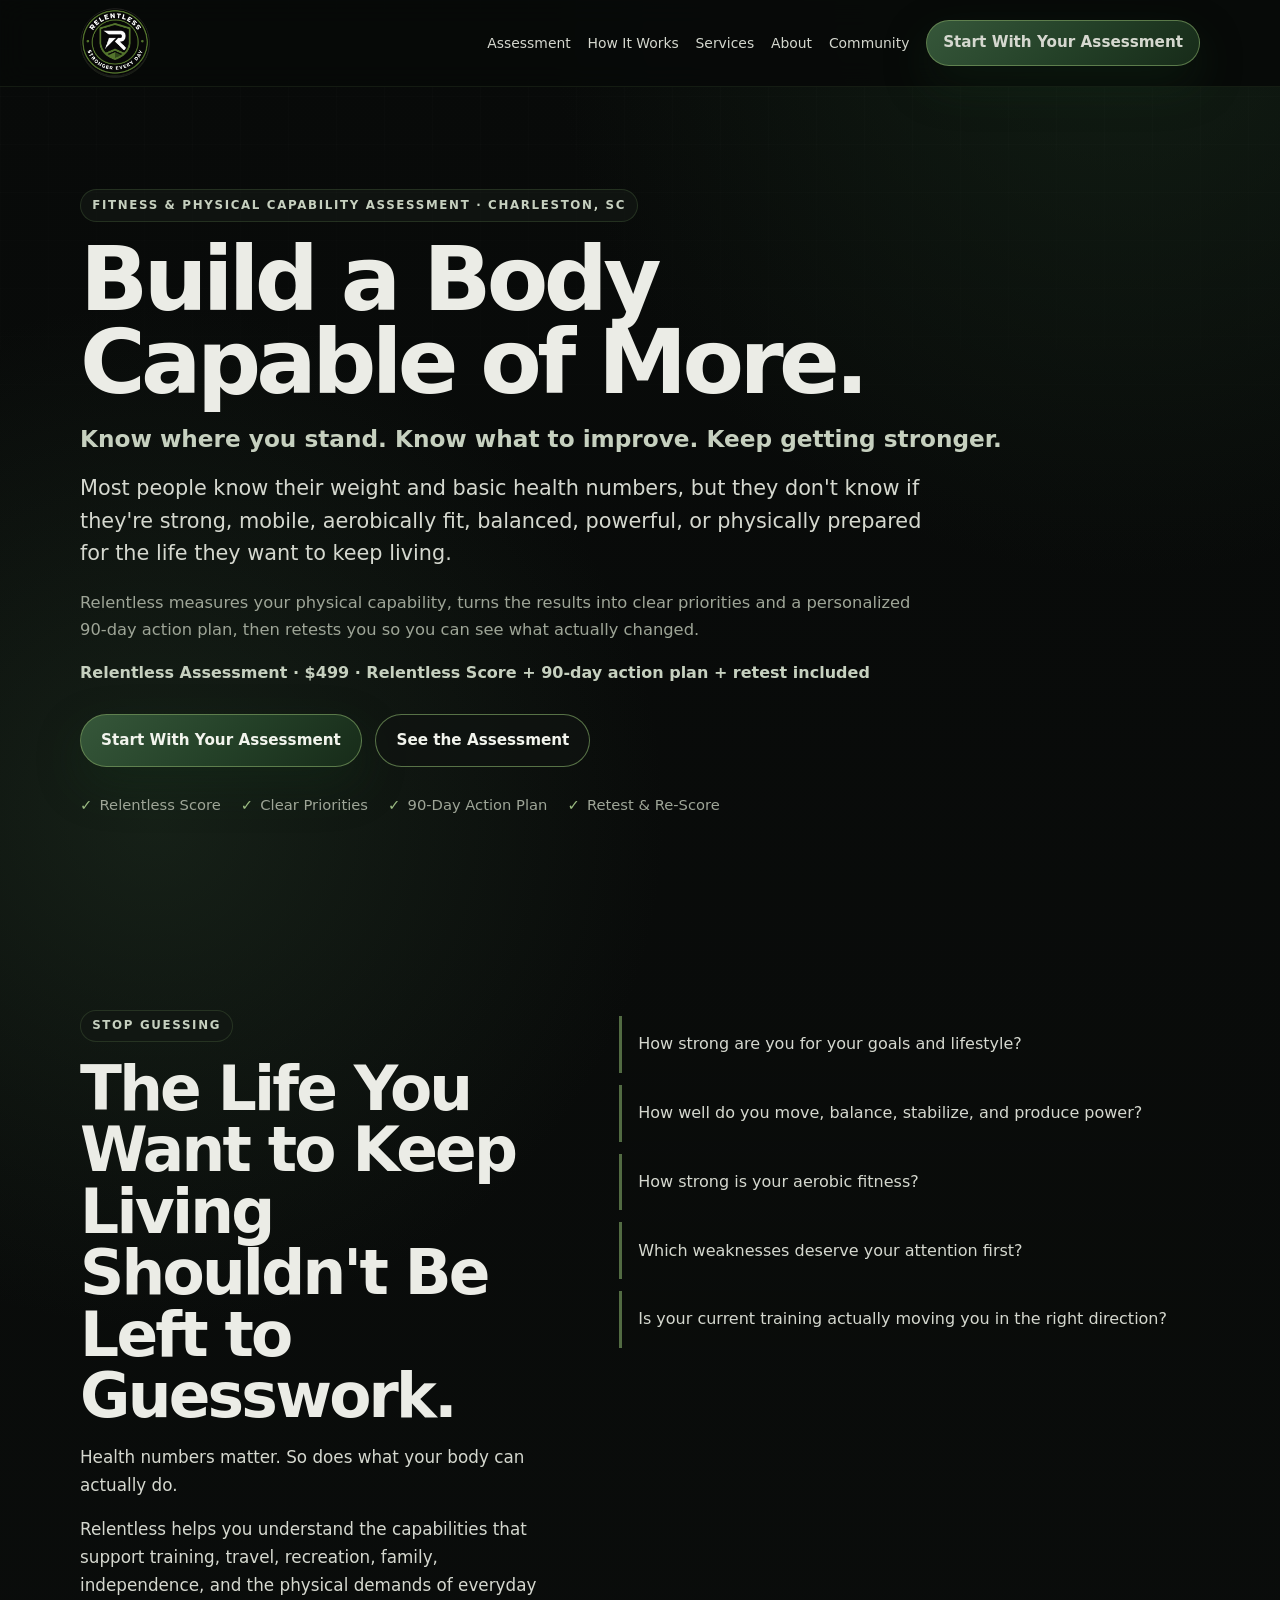
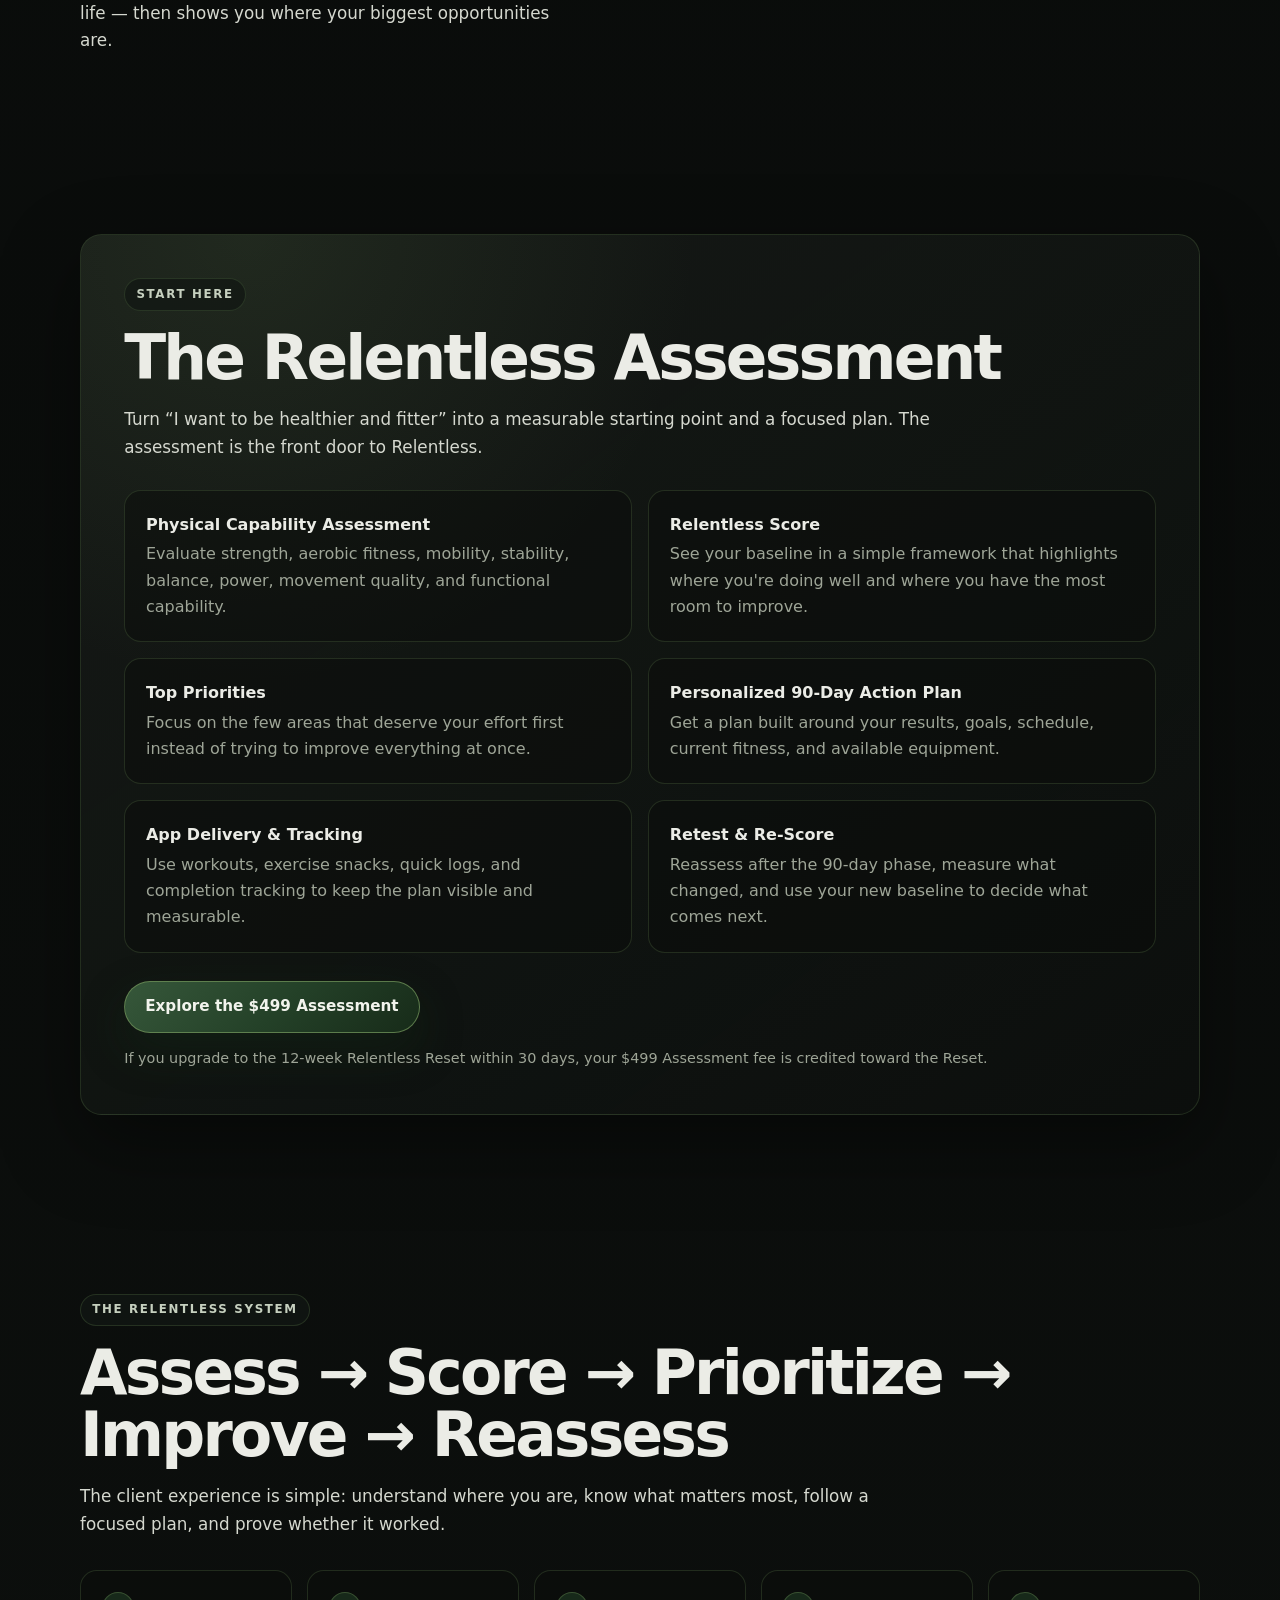
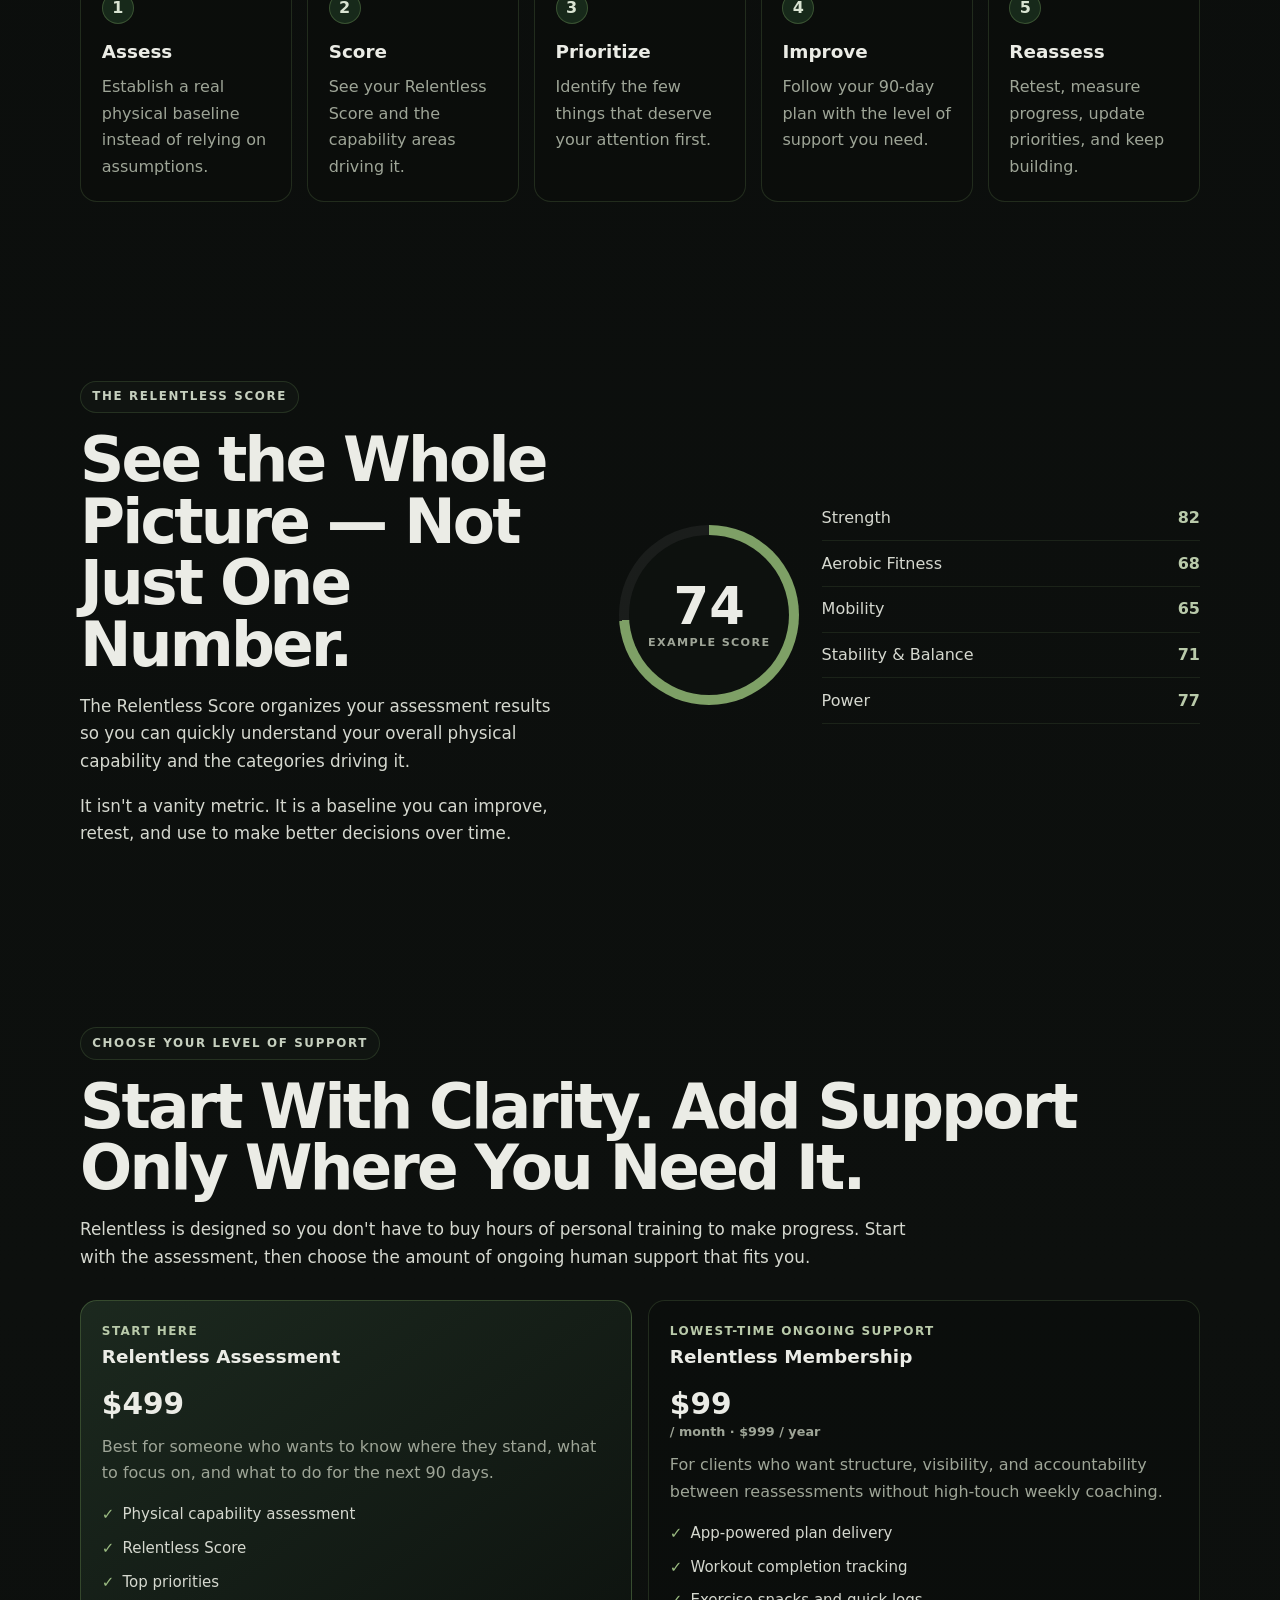
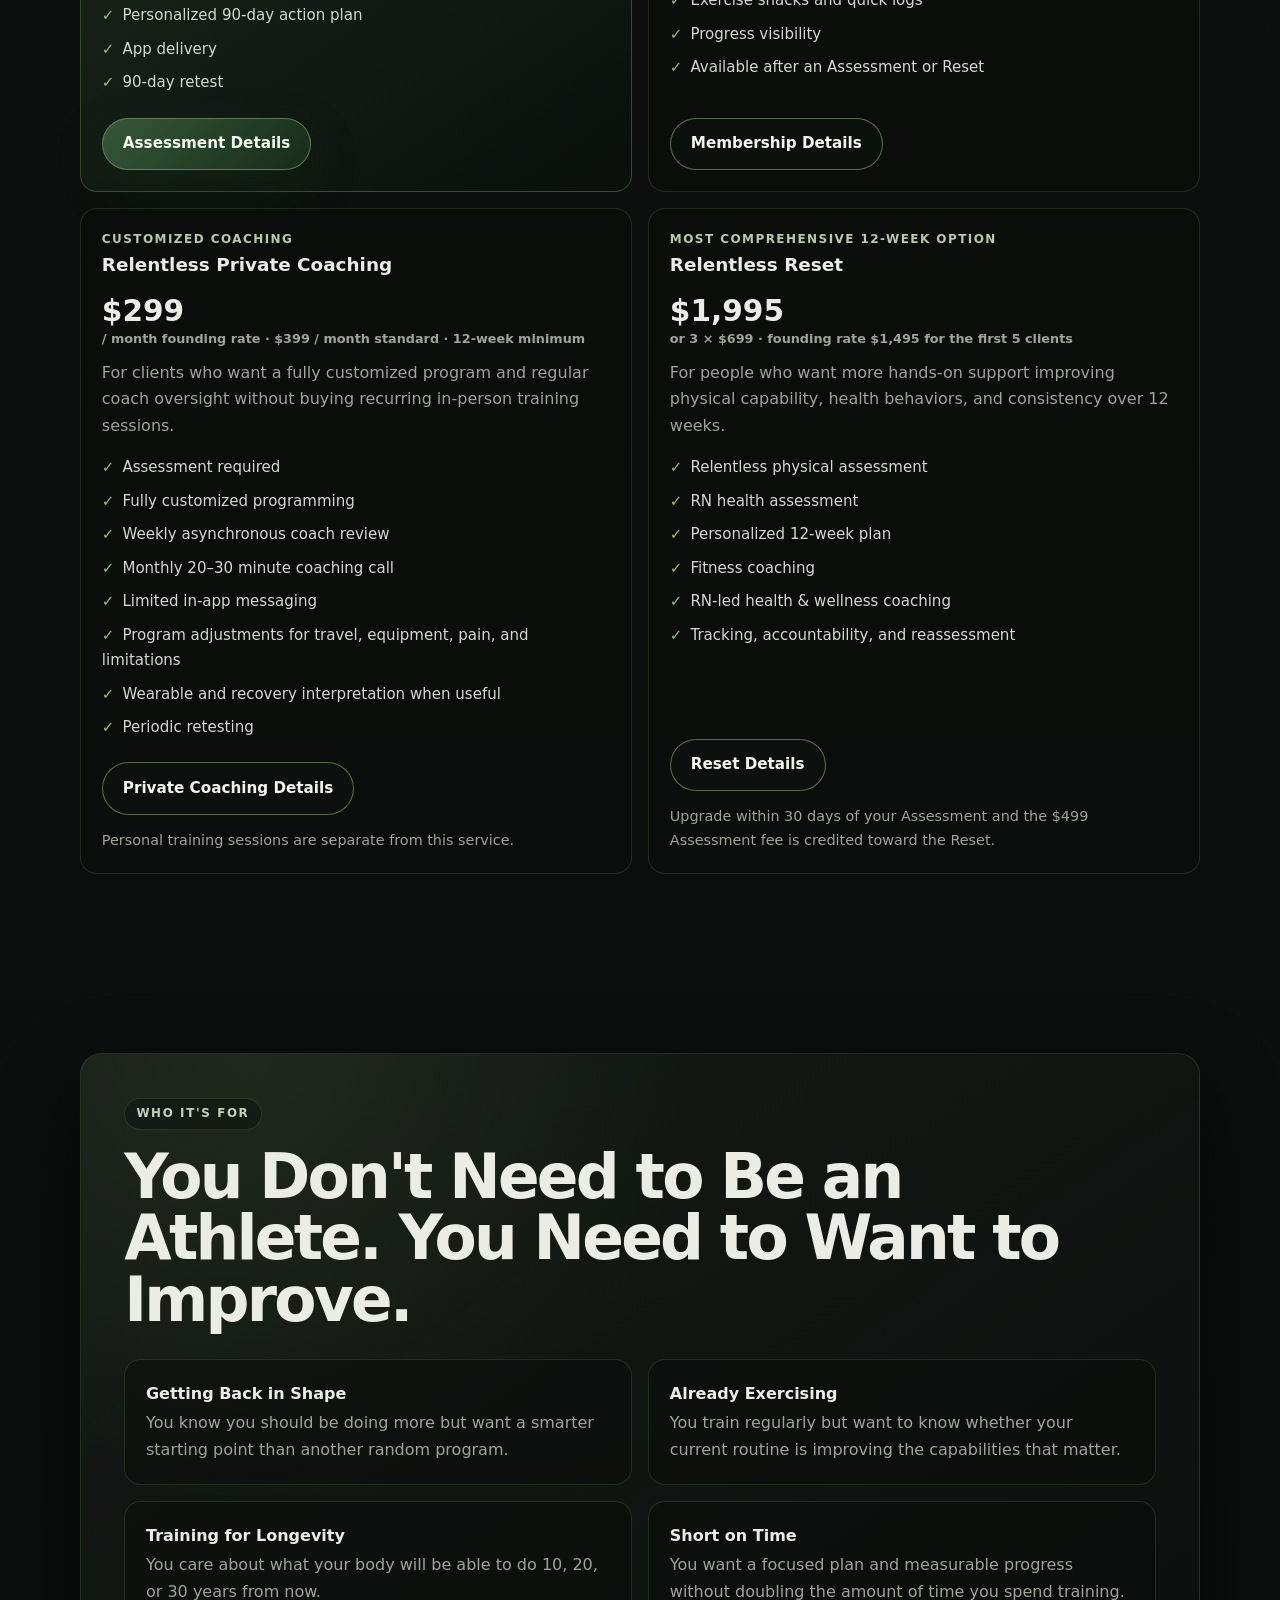
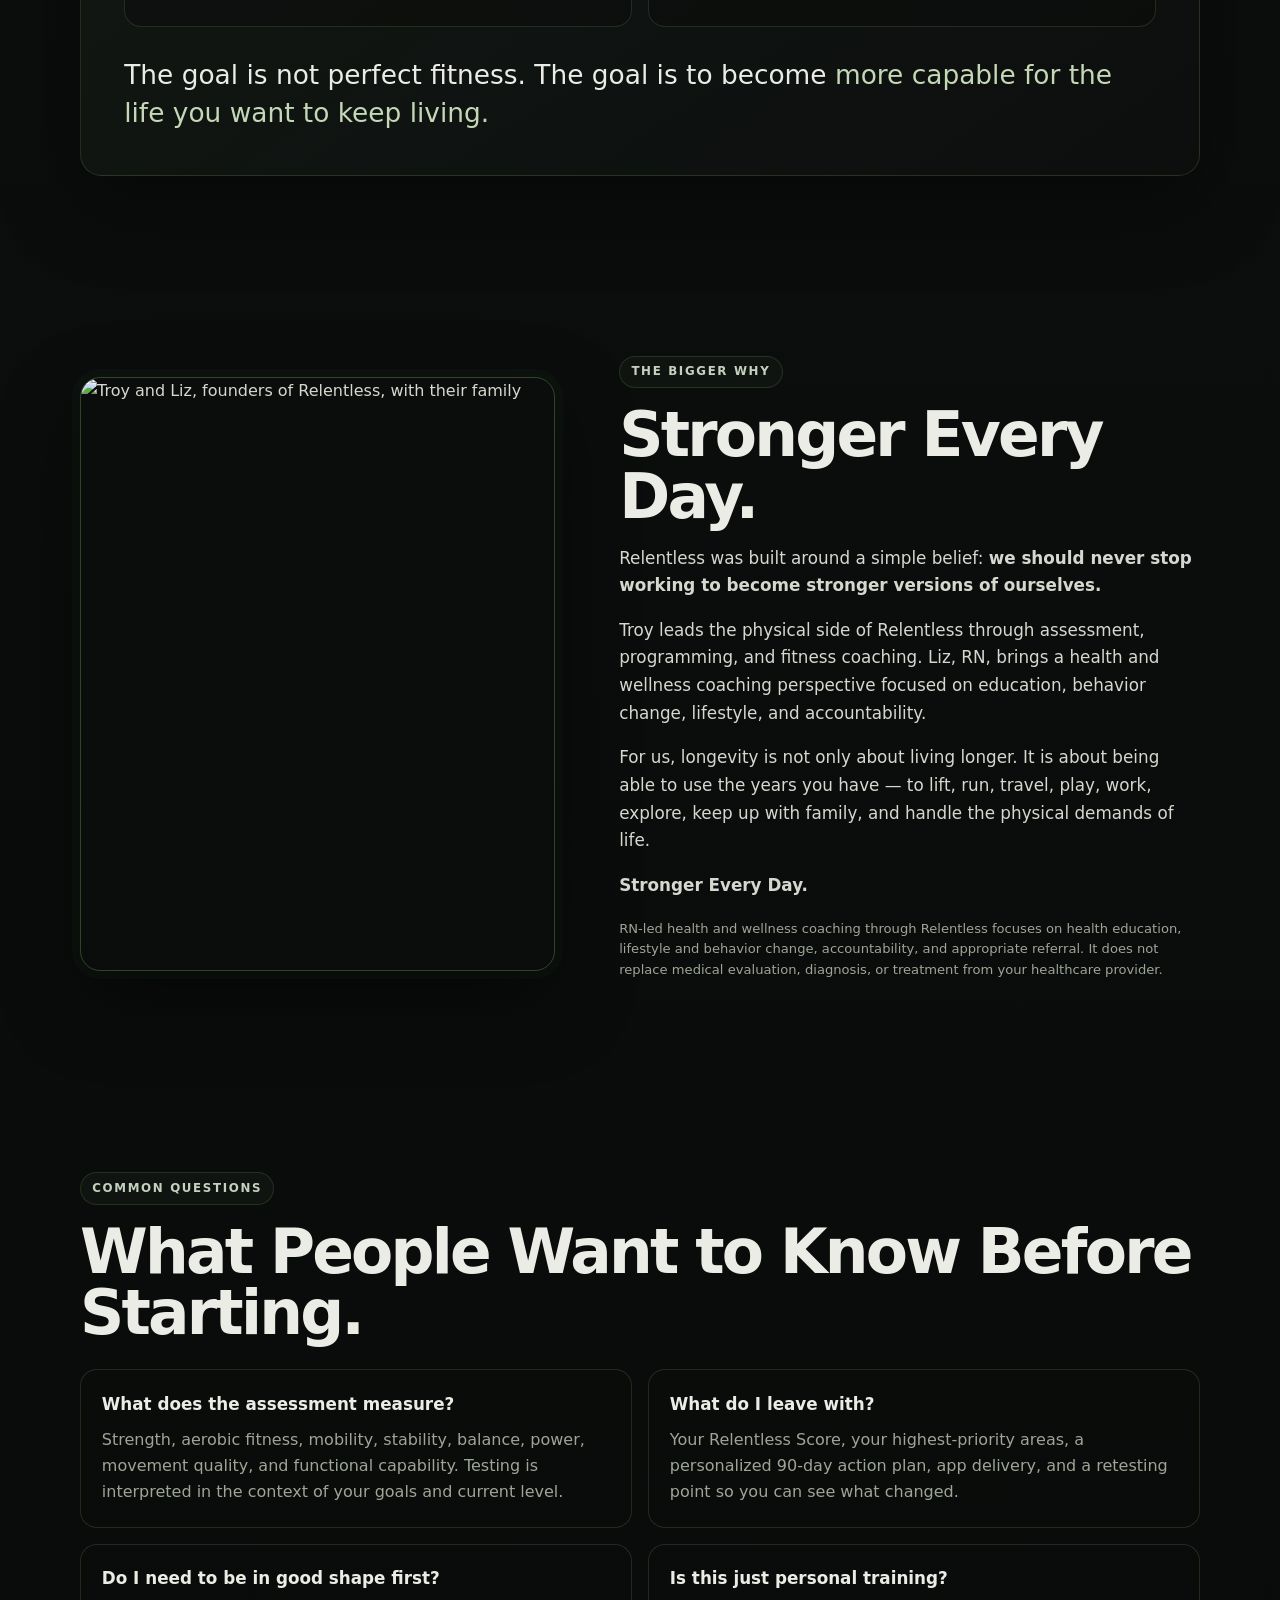
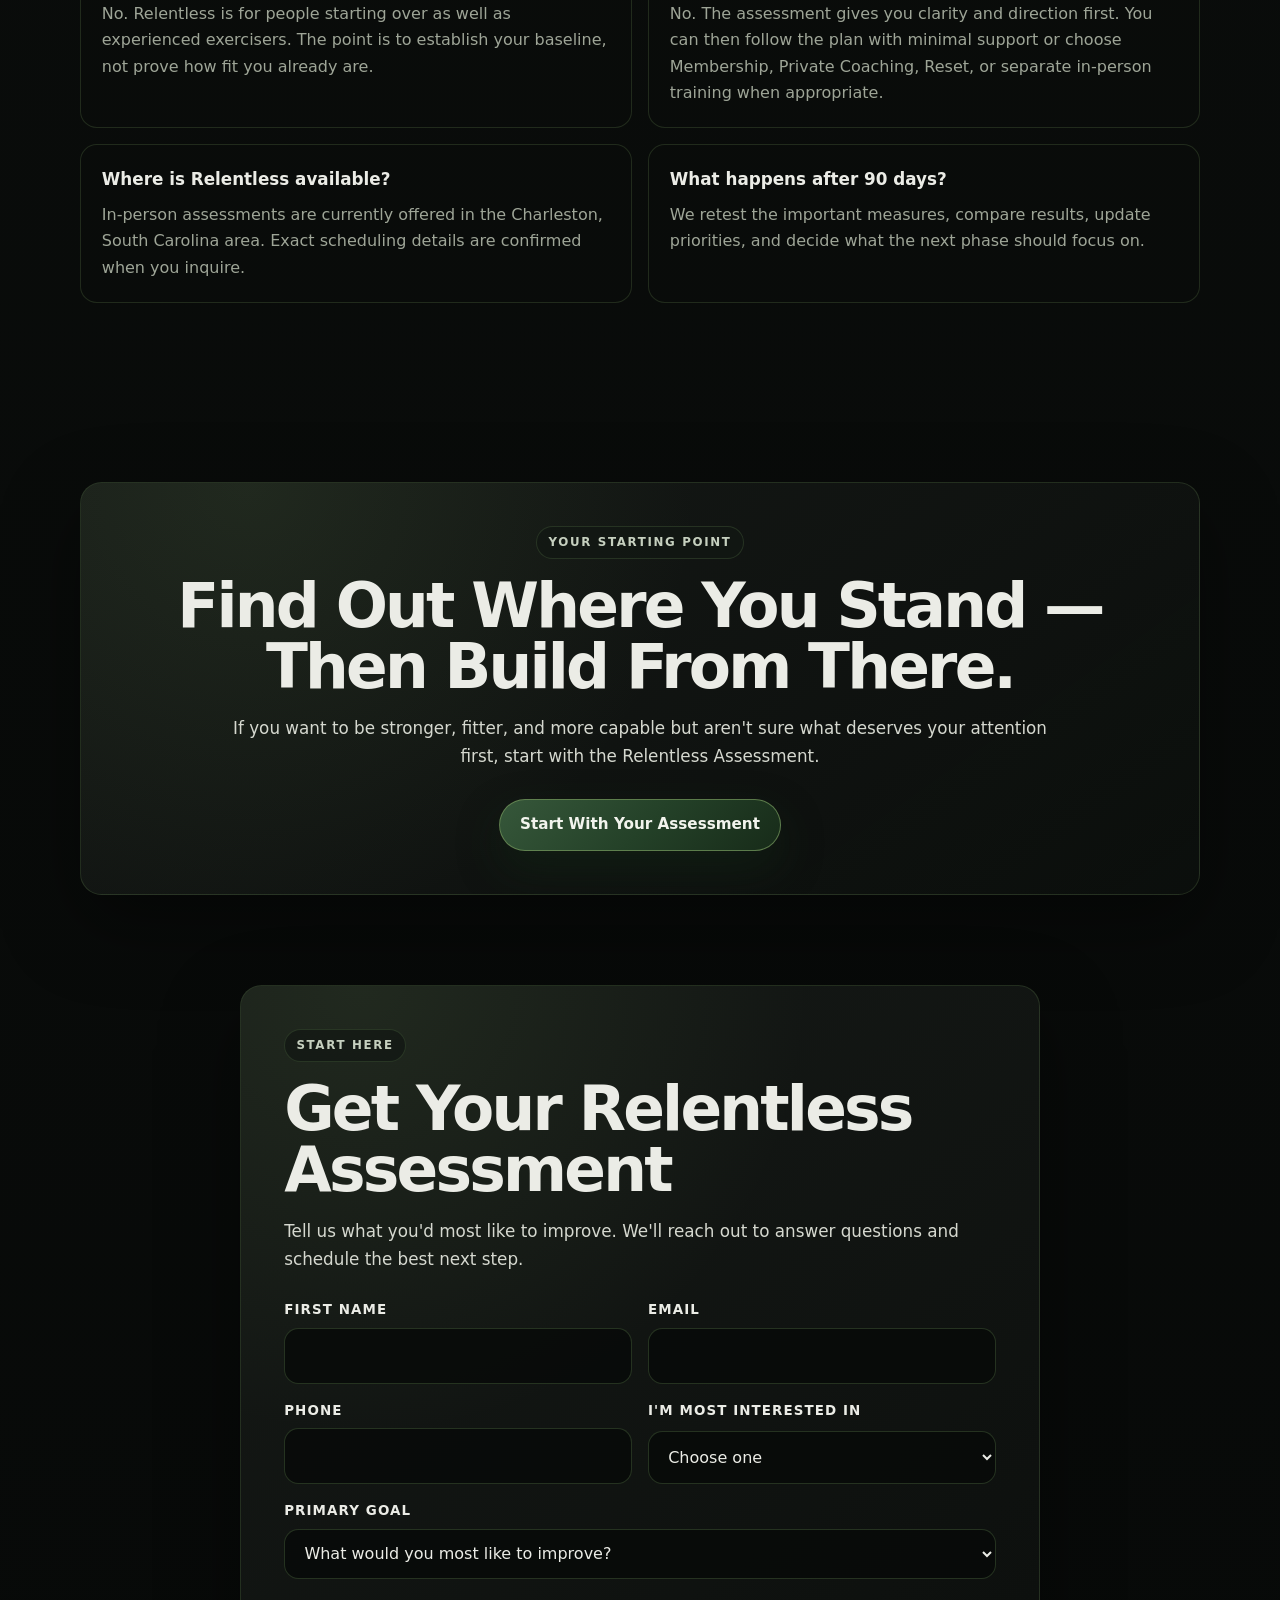
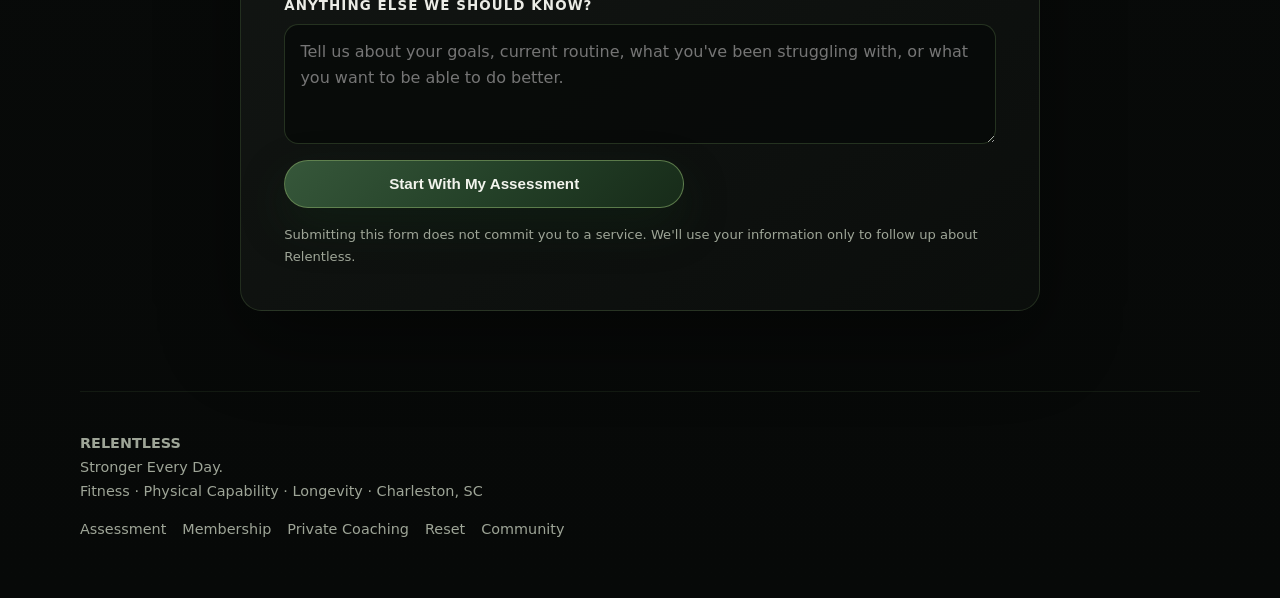
==== commit bf3d5da8: "Add private coaching and complete assessment-first service ladder" ====
--- a/index.html
+++ b/index.html
@@ -1,603 +1,310 @@
 <!DOCTYPE html>
 <html lang="en">
-  <head>
-    <meta charset="UTF-8" />
-    <meta name="viewport" content="width=device-width, initial-scale=1.0" />
-    <title>Fitness Assessment Charleston SC | Relentless Longevity</title>
-    <meta name="description" content="Relentless is a Charleston, SC fitness and physical capability assessment that measures strength, aerobic fitness, mobility, balance, power and more, then gives you a Relentless Score, clear priorities, a 90-day action plan and retest." />
-    <meta name="robots" content="index,follow,max-image-preview:large" />
-    <link rel="canonical" href="https://relentlesslongevity.com/" />
-    <link rel="icon" type="image/png" href="relentless-logo.png" />
-    <link rel="apple-touch-icon" href="relentless-logo.png" />
-
-    <meta property="og:type" content="website" />
-    <meta property="og:url" content="https://relentlesslongevity.com/" />
-    <meta property="og:title" content="Relentless | Know Where You Stand. Improve What Matters." />
-    <meta property="og:description" content="A Charleston fitness and physical capability assessment that shows you where you stand, what to improve, and how to keep getting stronger." />
-    <meta property="og:image" content="https://relentlesslongevity.com/relentless-logo.png" />
-    <meta property="og:image:alt" content="Relentless — Stronger Every Day" />
-    <meta name="twitter:card" content="summary" />
-    <meta name="twitter:title" content="Relentless | Stronger Every Day" />
-    <meta name="twitter:description" content="Know where you stand physically, what to improve next, and whether your plan is working." />
-    <meta name="twitter:image" content="https://relentlesslongevity.com/relentless-logo.png" />
-
-    <script type="application/ld+json">
-    {
-      "@context": "https://schema.org",
-      "@graph": [
-        {
-          "@type": "Organization",
-          "@id": "https://relentlesslongevity.com/#organization",
-          "name": "Relentless",
-          "url": "https://relentlesslongevity.com/",
-          "logo": "https://relentlesslongevity.com/relentless-logo.png",
-          "slogan": "Stronger Every Day",
-          "areaServed": {
-            "@type": "City",
-            "name": "Charleston",
-            "addressRegion": "SC"
-          }
-        },
-        {
-          "@type": "Service",
-          "@id": "https://relentlesslongevity.com/#assessment",
-          "name": "Relentless Fitness & Physical Capability Assessment",
-          "serviceType": "Fitness assessment and personalized 90-day action plan",
-          "provider": { "@id": "https://relentlesslongevity.com/#organization" },
-          "areaServed": "Charleston, South Carolina",
-          "description": "A comprehensive assessment of strength, aerobic fitness, mobility, stability, balance, power, movement quality and functional capability, followed by a Relentless Score, priorities, 90-day action plan and retest.",
-          "offers": {
-            "@type": "Offer",
-            "price": "499",
-            "priceCurrency": "USD",
-            "availability": "https://schema.org/InStock",
-            "url": "https://relentlesslongevity.com/#start"
-          }
-        },
-        {
-          "@type": "FAQPage",
-          "@id": "https://relentlesslongevity.com/#faq",
-          "mainEntity": [
-            {
-              "@type": "Question",
-              "name": "What does the Relentless Assessment measure?",
-              "acceptedAnswer": { "@type": "Answer", "text": "The assessment evaluates strength, aerobic fitness, mobility, stability, balance, power, movement quality and functional capability so you can see where you stand physically and what to prioritize next." }
-            },
-            {
-              "@type": "Question",
-              "name": "What do I get after the assessment?",
-              "acceptedAnswer": { "@type": "Answer", "text": "You receive a Relentless Score, clear priorities, a personalized 90-day action plan and a retest so you can measure what changed." }
-            },
-            {
-              "@type": "Question",
-              "name": "Do I need to be an athlete to do Relentless?",
-              "acceptedAnswer": { "@type": "Answer", "text": "No. Relentless is designed for adults who want to understand and improve their physical capability, whether they are returning to exercise or already training consistently." }
-            },
-            {
-              "@type": "Question",
-              "name": "Is Relentless personal training?",
-              "acceptedAnswer": { "@type": "Answer", "text": "The assessment is the starting point, not a recurring personal training package. Afterward, clients can follow their 90-day plan independently or choose ongoing Relentless Membership, the 12-week Relentless Reset, or higher-touch coaching when more support is useful." }
-            }
-          ]
-        }
-      ]
-    }
-    </script>
-
-    <style>
-      :root {
-        --bg: #070908;
-        --graphite: #101411;
-        --charcoal: #171b18;
-        --surface: rgba(20, 25, 21, 0.82);
-        --off-white: #ebece6;
-        --soft-white: #d5d8cf;
-        --muted: #9ea597;
-        --green: #2f4a32;
-        --green-bright: #6f9159;
-        --green-deep: #17291a;
-        --line: rgba(95, 127, 77, 0.28);
-        --line-strong: rgba(95, 127, 77, 0.48);
-        --shadow: 0 28px 80px rgba(0, 0, 0, 0.42);
+<head>
+  <meta charset="UTF-8" />
+  <meta name="viewport" content="width=device-width, initial-scale=1.0" />
+  <title>Fitness Assessment Charleston SC | Relentless</title>
+  <meta name="description" content="Relentless is a Charleston fitness and physical capability assessment that shows where you stand, what to improve, and what to do next with a 90-day plan and retest." />
+  <meta name="robots" content="index,follow,max-image-preview:large" />
+  <link rel="canonical" href="https://relentlesslongevity.com/" />
+  <link rel="stylesheet" href="/styles.css" />
+  <link rel="icon" type="image/png" href="/relentless-logo.png" />
+  <link rel="apple-touch-icon" href="/relentless-logo.png" />
+  <link rel="preload" as="image" href="/relentless-logo.png" />
+
+  <meta property="og:type" content="website" />
+  <meta property="og:url" content="https://relentlesslongevity.com/" />
+  <meta property="og:title" content="Relentless | Know Where You Stand. Improve What Matters." />
+  <meta property="og:description" content="Measure your physical capability, identify what matters most, follow a focused plan, and prove your progress." />
+  <meta property="og:image" content="https://relentlesslongevity.com/relentless-logo.png" />
+  <meta property="og:image:alt" content="Relentless — Stronger Every Day" />
+  <meta name="twitter:card" content="summary" />
+  <meta name="twitter:title" content="Relentless | Stronger Every Day" />
+  <meta name="twitter:description" content="Know where you stand physically, what to improve next, and whether your plan is working." />
+  <meta name="twitter:image" content="https://relentlesslongevity.com/relentless-logo.png" />
+
+  <script type="application/ld+json">
+  {
+    "@context":"https://schema.org",
+    "@graph":[
+      {
+        "@type":"Organization",
+        "@id":"https://relentlesslongevity.com/#organization",
+        "name":"Relentless",
+        "url":"https://relentlesslongevity.com/",
+        "logo":"https://relentlesslongevity.com/relentless-logo.png",
+        "slogan":"Stronger Every Day",
+        "areaServed":{"@type":"AdministrativeArea","name":"Charleston, South Carolina"}
+      },
+      {
+        "@type":"WebSite",
+        "@id":"https://relentlesslongevity.com/#website",
+        "url":"https://relentlesslongevity.com/",
+        "name":"Relentless",
+        "publisher":{"@id":"https://relentlesslongevity.com/#organization"},
+        "inLanguage":"en-US"
+      },
+      {
+        "@type":"Service",
+        "@id":"https://relentlesslongevity.com/assessment/#service",
+        "name":"Relentless Fitness & Physical Capability Assessment",
+        "serviceType":"Fitness assessment and personalized 90-day action plan",
+        "provider":{"@id":"https://relentlesslongevity.com/#organization"},
+        "areaServed":"Charleston, South Carolina",
+        "url":"https://relentlesslongevity.com/assessment/",
+        "description":"A comprehensive physical capability assessment followed by a Relentless Score, clear priorities, a personalized 90-day action plan and retest.",
+        "offers":{"@type":"Offer","price":"499","priceCurrency":"USD","availability":"https://schema.org/InStock","url":"https://relentlesslongevity.com/assessment/"}
+      },
+      {
+        "@type":"OfferCatalog",
+        "name":"Relentless Services",
+        "itemListElement":[
+          {"@type":"Offer","name":"Relentless Assessment","price":"499","priceCurrency":"USD","url":"https://relentlesslongevity.com/assessment/"},
+          {"@type":"Offer","name":"Relentless Membership","price":"99","priceCurrency":"USD","url":"https://relentlesslongevity.com/membership/"},
+          {"@type":"Offer","name":"Relentless Private Coaching — Founding Rate","price":"299","priceCurrency":"USD","url":"https://relentlesslongevity.com/coaching/"},
+          {"@type":"Offer","name":"Relentless Private Coaching — Standard Rate","price":"399","priceCurrency":"USD","url":"https://relentlesslongevity.com/coaching/"},
+          {"@type":"Offer","name":"Relentless Reset","price":"1995","priceCurrency":"USD","url":"https://relentlesslongevity.com/reset/"}
+        ]
+      },
+      {
+        "@type":"FAQPage",
+        "@id":"https://relentlesslongevity.com/#faq",
+        "mainEntity":[
+          {"@type":"Question","name":"What does the Relentless Assessment measure?","acceptedAnswer":{"@type":"Answer","text":"The assessment evaluates strength, aerobic fitness, mobility, stability, balance, power, movement quality and functional capability so you can see where you stand physically and what to prioritize next."}},
+          {"@type":"Question","name":"What do I get after the assessment?","acceptedAnswer":{"@type":"Answer","text":"You receive a Relentless Score, clear priorities, a personalized 90-day action plan and a retest so you can measure what changed."}},
+          {"@type":"Question","name":"Do I need to be an athlete?","acceptedAnswer":{"@type":"Answer","text":"No. Relentless is built for adults who want to understand and improve their physical capability, whether they are returning to exercise or already training consistently."}},
+          {"@type":"Question","name":"What support can I choose after the assessment?","acceptedAnswer":{"@type":"Answer","text":"Clients can follow the 90-day plan independently, use the Relentless Membership, choose Private Coaching for more individualized support, or enter the 12-week Relentless Reset for integrated fitness and RN-led health and wellness coaching."}}
+        ]
       }
-      * { box-sizing: border-box; }
-      html { scroll-behavior: smooth; }
-      body {
-        margin: 0;
-        font-family: Inter, ui-sans-serif, system-ui, -apple-system, BlinkMacSystemFont, "Segoe UI", sans-serif;
-        color: var(--soft-white);
-        background:
-          radial-gradient(circle at 12% 8%, rgba(47, 74, 50, 0.34), transparent 32rem),
-          radial-gradient(circle at 88% 0%, rgba(23, 41, 26, 0.62), transparent 36rem),
-          linear-gradient(180deg, #080a09 0%, #0d100e 44%, #070908 100%);
-        line-height: 1.65;
-      }
-      body::before {
-        content: "";
-        position: fixed;
-        inset: 0;
-        pointer-events: none;
-        background-image: linear-gradient(rgba(255,255,255,0.025) 1px, transparent 1px), linear-gradient(90deg, rgba(255,255,255,0.018) 1px, transparent 1px);
-        background-size: 48px 48px;
-        mask-image: linear-gradient(to bottom, rgba(0,0,0,0.65), transparent 72%);
-      }
-      a { color: inherit; }
-      .container { width: min(1120px, calc(100% - 40px)); margin: 0 auto; }
-      section { padding: clamp(3.2rem, 7vw, 6rem) 0; }
-      header {
-        position: sticky;
-        top: 0;
-        z-index: 20;
-        border-bottom: 1px solid rgba(95, 127, 77, 0.16);
-        background: rgba(7, 9, 8, 0.9);
-        backdrop-filter: blur(14px);
-      }
-      .nav {
-        min-height: 88px;
-        display: flex;
-        align-items: center;
-        justify-content: space-between;
-        gap: 1rem;
-      }
-      .brand-logo { width: 72px; height: 72px; object-fit: contain; display: block; }
-      .nav-links { display: flex; align-items: center; gap: 1.15rem; font-size: 0.88rem; }
-      .nav-links a { color: var(--soft-white); text-decoration: none; }
-      .nav-links a:hover { color: var(--off-white); }
-      .eyebrow {
-        display: inline-flex;
-        margin-bottom: 1rem;
-        padding: 0.34rem 0.7rem;
-        border: 1px solid var(--line);
-        border-radius: 999px;
-        background: rgba(18, 23, 19, 0.74);
-        color: #c6d0bf;
-        font-size: 0.74rem;
-        font-weight: 800;
-        letter-spacing: 0.14em;
-        text-transform: uppercase;
-      }
-      h1, h2, h3, p { margin-top: 0; }
-      h1 {
-        margin-bottom: 1rem;
-        max-width: 930px;
-        color: var(--off-white);
-        font-size: clamp(3rem, 7vw, 6.2rem);
-        line-height: 0.93;
-        letter-spacing: -0.052em;
-      }
-      h2.section-title {
-        color: var(--off-white);
-        font-size: clamp(2rem, 4.8vw, 3.9rem);
-        line-height: 1;
-        letter-spacing: -0.045em;
-        margin-bottom: 1.1rem;
-      }
-      h3 { color: var(--off-white); }
-      .lead { max-width: 860px; color: var(--soft-white); font-size: clamp(1.08rem, 1.8vw, 1.3rem); line-height: 1.55; }
-      .supporting { max-width: 820px; color: var(--muted); font-size: 1rem; }
-      .section-copy { max-width: 850px; color: var(--soft-white); font-size: 1.05rem; }
-      .section-copy p:last-child { margin-bottom: 0; }
-      .accent { color: #c4d7b6; }
-      .price-line { margin-top: 1rem; color: #c6d0bf; font-weight: 800; }
-      .cta-row { display: flex; flex-wrap: wrap; gap: 0.85rem; align-items: center; margin-top: 1.75rem; }
-      .cta-button {
-        display: inline-flex;
-        align-items: center;
-        justify-content: center;
-        min-height: 3rem;
-        max-width: 390px;
-        padding: 0.8rem 1.25rem;
-        border: 1px solid rgba(111, 145, 89, 0.76);
-        border-radius: 999px;
-        color: #f2f4ed;
-        background: linear-gradient(135deg, #36573a 0%, #244128 52%, #172b19 100%);
-        box-shadow: 0 18px 44px rgba(20, 49, 24, 0.36);
-        font-size: 0.95rem;
-        font-weight: 800;
-        text-decoration: none;
-        transition: transform 180ms ease, border-color 180ms ease;
-      }
-      .cta-button:hover { transform: translateY(-2px); border-color: rgba(155, 188, 125, 0.95); }
-      .cta-button.secondary { background: rgba(16, 20, 17, 0.72); color: var(--off-white); box-shadow: none; }
-      .nav-cta { min-height: 2.45rem; padding: 0.58rem 1rem; }
-      .microcopy { margin: 0.85rem 0 0; color: var(--muted); font-size: 0.92rem; }
-      .panel {
-        position: relative;
-        overflow: hidden;
-        border: 1px solid var(--line);
-        border-radius: 1.35rem;
-        background: linear-gradient(145deg, rgba(23, 27, 24, 0.94), rgba(12, 15, 13, 0.9));
-        box-shadow: var(--shadow);
-      }
-      .panel::before {
-        content: "";
-        position: absolute;
-        inset: 0;
-        pointer-events: none;
-        background: radial-gradient(circle at 15% 0%, rgba(95, 127, 77, 0.16), transparent 28rem);
-      }
-      .panel-inner { position: relative; padding: clamp(1.5rem, 4vw, 2.7rem); }
-      .hero { padding-top: clamp(4rem, 8vw, 7rem); padding-bottom: clamp(4rem, 8vw, 7rem); }
-      .hero-content { max-width: 980px; }
-      .hero-kicker { margin-bottom: 0.85rem; color: #c6d0bf; font-size: clamp(1.15rem, 2vw, 1.45rem); font-weight: 750; }
-      .hero-proof { display: flex; flex-wrap: wrap; gap: 0.7rem 1.25rem; margin-top: 1.65rem; color: var(--muted); font-size: 0.92rem; }
-      .hero-proof span::before { content: "✓"; margin-right: 0.45rem; color: #9bbb82; font-weight: 900; }
-      .problem-grid { display: grid; grid-template-columns: 0.9fr 1.1fr; gap: clamp(1.5rem, 5vw, 4rem); align-items: start; }
-      .question-list { display: grid; gap: 0.75rem; margin-top: 0.4rem; }
-      .question { padding: 0.95rem 1rem; border-left: 3px solid rgba(111,145,89,0.72); background: rgba(10,13,11,0.42); color: var(--soft-white); }
-      .steps { display: grid; grid-template-columns: repeat(5, 1fr); gap: 0.9rem; margin-top: 2rem; }
-      .step, .card, .offer-card, .faq-item { border: 1px solid var(--line); border-radius: 1.05rem; background: rgba(10, 13, 11, 0.5); padding: 1.3rem; }
-      .step-number { display: inline-flex; width: 2rem; height: 2rem; align-items: center; justify-content: center; border-radius: 50%; background: var(--green-deep); border: 1px solid var(--line-strong); color: #d9e4d2; font-weight: 900; margin-bottom: 0.8rem; }
-      .step h3, .card h3, .offer-card h3 { margin-bottom: 0.45rem; font-size: 1.15rem; }
-      .step p, .card p, .offer-card p, .faq-item p { margin-bottom: 0; color: var(--muted); }
-      .score-grid { display: grid; grid-template-columns: 0.9fr 1.1fr; gap: clamp(1.5rem, 5vw, 4rem); align-items: center; }
-      .score-visual { display: grid; grid-template-columns: 180px 1fr; gap: 1.4rem; align-items: center; }
-      .score-ring {
-        width: 180px;
-        aspect-ratio: 1;
-        border-radius: 50%;
-        display: grid;
-        place-items: center;
-        background: conic-gradient(#7ea066 0 74%, rgba(255,255,255,0.06) 74% 100%);
-        position: relative;
-      }
-      .score-ring::after { content: ""; position: absolute; inset: 10px; border-radius: 50%; background: #0d110e; }
-      .score-number { position: relative; z-index: 1; text-align: center; color: var(--off-white); font-size: 3.2rem; font-weight: 900; line-height: 1; }
-      .score-number small { display: block; margin-top: 0.35rem; color: var(--muted); font-size: 0.7rem; letter-spacing: 0.12em; text-transform: uppercase; }
-      .metric-list { display: grid; gap: 0.6rem; }
-      .metric { display: flex; justify-content: space-between; gap: 1rem; padding-bottom: 0.55rem; border-bottom: 1px solid rgba(95,127,77,0.18); color: var(--soft-white); }
-      .metric span:last-child { color: #b9caaa; font-weight: 800; }
-      .cards { display: grid; grid-template-columns: repeat(2, 1fr); gap: 1rem; margin-top: 1.8rem; }
-      .card strong { display: block; color: var(--off-white); margin-bottom: 0.2rem; }
-      .offer-grid { display: grid; grid-template-columns: repeat(3, 1fr); gap: 1rem; margin-top: 1.8rem; }
-      .offer-card { position: relative; display: flex; flex-direction: column; min-height: 100%; }
-      .offer-card.primary { border-color: var(--line-strong); background: linear-gradient(145deg, rgba(29, 43, 32, 0.92), rgba(11, 15, 12, 0.92)); }
-      .offer-label { color: #b9caaa; font-size: 0.75rem; font-weight: 900; letter-spacing: 0.12em; text-transform: uppercase; }
-      .offer-price { margin: 0.45rem 0 0.8rem; color: var(--off-white); font-size: 1.9rem; font-weight: 900; }
-      .offer-price small { color: var(--muted); font-size: 0.82rem; font-weight: 650; }
-      .offer-list { margin: 1rem 0 0; padding: 0; list-style: none; display: grid; gap: 0.55rem; }
-      .offer-list li { color: var(--soft-white); font-size: 0.94rem; }
-      .offer-list li::before { content: "✓"; margin-right: 0.5rem; color: #9bbb82; font-weight: 900; }
-      .offer-card .cta-row { margin-top: auto; padding-top: 1.4rem; }
-      .coach-grid { display: grid; grid-template-columns: repeat(2, 1fr); gap: 1rem; margin-top: 1.8rem; }
-      .coach-card { padding: 1.5rem; border: 1px solid var(--line); border-radius: 1.05rem; background: rgba(10,13,11,0.5); }
-      .coach-role { margin: -0.15rem 0 0.8rem; color: #b8c9ad; font-size: 0.88rem; font-weight: 800; letter-spacing: 0.06em; text-transform: uppercase; }
-      .coach-card p:last-child { margin-bottom: 0; color: var(--muted); }
-      .story-grid { display: grid; grid-template-columns: minmax(280px, 0.9fr) 1.1fr; gap: clamp(1.4rem, 4vw, 2.8rem); align-items: center; }
-      .story-photo { width: 100%; aspect-ratio: 4 / 5; object-fit: cover; object-position: center; border-radius: 1.25rem; border: 1px solid var(--line-strong); box-shadow: 0 0 0 8px rgba(47, 74, 50, 0.08), 0 30px 80px rgba(0, 0, 0, 0.48); display: block; }
-      .manifesto { font-size: clamp(1.25rem, 2.1vw, 1.65rem); line-height: 1.45; color: var(--off-white); }
-      .disclaimer { margin-top: 1.2rem; color: var(--muted); font-size: 0.82rem; line-height: 1.55; }
-      .faq-grid { display: grid; grid-template-columns: repeat(2, 1fr); gap: 1rem; margin-top: 1.6rem; }
-      .faq-item h3 { margin-bottom: 0.5rem; font-size: 1.05rem; }
-      .final-cta { text-align: center; }
-      .final-cta .section-copy { margin: 0 auto; }
-      .final-cta .cta-row { justify-content: center; }
-      .form-section { padding-top: 0; padding-bottom: 5rem; }
-      .lead-form-wrap { max-width: 800px; margin: 0 auto; }
-      .lead-form { display: grid; gap: 1rem; margin-top: 1.6rem; text-align: left; }
-      .form-grid { display: grid; grid-template-columns: repeat(2, minmax(0, 1fr)); gap: 1rem; }
-      .field { display: grid; gap: 0.42rem; }
-      .field.full { grid-column: 1 / -1; }
-      label { color: var(--off-white); font-size: 0.84rem; font-weight: 800; letter-spacing: 0.08em; text-transform: uppercase; }
-      input, select, textarea { width: 100%; border: 1px solid rgba(95,127,77,0.34); border-radius: 0.9rem; background: rgba(7,9,8,0.78); color: var(--off-white); font: inherit; min-height: 3.1rem; padding: 0.85rem 0.95rem; outline: none; }
-      input:focus, select:focus, textarea:focus { border-color: rgba(155,188,125,0.82); box-shadow: 0 0 0 3px rgba(111,145,89,0.13); }
-      textarea { min-height: 7.5rem; resize: vertical; }
-      option { background: #101411; }
-      .form-note { margin: 0; color: var(--muted); font-size: 0.82rem; }
-      footer { padding: 2.5rem 0 3.5rem; border-top: 1px solid rgba(95,127,77,0.14); color: var(--muted); font-size: 0.9rem; }
-      @media (max-width: 960px) {
-        .nav-links a:not(.nav-cta):not(.community-link) { display: none; }
-        .problem-grid, .score-grid, .story-grid { grid-template-columns: 1fr; }
-        .steps { grid-template-columns: repeat(2, 1fr); }
-        .offer-grid { grid-template-columns: 1fr; }
-        .coach-grid, .cards { grid-template-columns: 1fr; }
-        .story-photo { aspect-ratio: 16 / 12; }
-      }
-      @media (max-width: 700px) {
-        .score-visual { grid-template-columns: 1fr; justify-items: center; }
-        .metric-list { width: 100%; }
-        .faq-grid { grid-template-columns: 1fr; }
-      }
-      @media (max-width: 640px) {
-        .container { width: min(100% - 28px, 1120px); }
-        section { padding: 3.4rem 0; }
-        .nav { min-height: 76px; }
-        .brand-logo { width: 60px; height: 60px; }
-        .community-link { display: none; }
-        .nav-cta { font-size: 0.8rem; }
-        .steps, .form-grid { grid-template-columns: 1fr; }
-        .cta-button { width: 100%; max-width: 430px; }
-        .cta-row { align-items: stretch; }
-        .hero-proof { display: grid; gap: 0.5rem; }
-      }
-    </style>
-  </head>
-
-  <body>
-    <header>
-      <div class="nav container">
-        <a href="#top" aria-label="Relentless home"><img class="brand-logo" src="relentless-logo.png" alt="Relentless — Stronger Every Day" /></a>
-        <nav class="nav-links" aria-label="Primary navigation">
-          <a href="#assessment">Assessment</a>
-          <a href="#how-it-works">How It Works</a>
-          <a href="#options">Ways to Continue</a>
-          <a href="#about">About</a>
-          <a class="community-link" href="community/">Community</a>
-          <a class="cta-button nav-cta" href="#start">Start With Your Assessment</a>
-        </nav>
-      </div>
-    </header>
-
-    <div id="top"></div>
-
-    <main>
-      <section class="hero container" aria-labelledby="hero-heading">
-        <div class="hero-content">
-          <span class="eyebrow">Fitness & Physical Capability Assessment · Charleston, SC</span>
-          <h1 id="hero-heading">Build a Body Capable of More.</h1>
-          <p class="hero-kicker">Know where you stand. Know what to improve. Keep getting stronger.</p>
-          <p class="lead">Most people know their weight and basic health numbers, but they don't know if they're strong, mobile, aerobically fit, balanced, powerful, or physically prepared for the life they want to keep living.</p>
-          <p class="supporting">The <strong>Relentless Assessment</strong> gives you a clear picture of where you stand physically, identifies your highest priorities, and turns the results into a personalized 90-day action plan. Then we retest so you can see what actually changed.</p>
-          <p class="price-line">Relentless Assessment · $499 · 90-day action plan + retest included</p>
-          <div class="cta-row">
-            <a class="cta-button" href="#start">Start With Your Assessment</a>
-            <a class="cta-button secondary" href="#assessment">See What You Get</a>
-          </div>
-          <div class="hero-proof" aria-label="Assessment outcomes">
-            <span>Relentless Score</span>
-            <span>Clear Priorities</span>
-            <span>90-Day Action Plan</span>
-            <span>Retest & Measure Progress</span>
-          </div>
-        </div>
-      </section>
-
-      <section class="container" aria-labelledby="why-heading">
-        <div class="problem-grid">
-          <div>
-            <span class="eyebrow">Stop Guessing</span>
-            <h2 class="section-title" id="why-heading">The Life You Want to Keep Living Shouldn't Be Left to Guesswork.</h2>
-            <div class="section-copy">
-              <p>Health numbers matter. So does what your body can actually do.</p>
-              <p>Relentless measures the physical capabilities that help you train, travel, play, work, explore, stay independent, and handle the demands of life — then shows you where your biggest opportunities are.</p>
-            </div>
-          </div>
-          <div class="question-list" aria-label="Questions Relentless helps answer">
-            <div class="question">How strong are you for your age, goals, and lifestyle?</div>
-            <div class="question">How well do you move, balance, stabilize, and produce power?</div>
-            <div class="question">How strong is your aerobic fitness?</div>
-            <div class="question">Which weaknesses matter most right now?</div>
-            <div class="question">Is your current training actually moving you in the right direction?</div>
-          </div>
-        </div>
-      </section>
-
-      <section class="container" id="assessment" aria-labelledby="assessment-heading">
-        <div class="panel">
-          <div class="panel-inner">
-            <span class="eyebrow">The Relentless Assessment</span>
-            <h2 class="section-title" id="assessment-heading">A Starting Point You Can Actually Use.</h2>
-            <p class="section-copy">Your assessment is designed to turn a broad idea — “I want to be healthier and fitter” — into specific, measurable priorities.</p>
-            <div class="cards">
-              <article class="card"><strong>Physical Capability Assessment</strong><p>Evaluate strength, aerobic fitness, mobility, stability, balance, power, movement quality, and functional capability.</p></article>
-              <article class="card"><strong>Relentless Score</strong><p>See your baseline in a simple framework that highlights where you're doing well and where you have the most room to improve.</p></article>
-              <article class="card"><strong>Top Priorities</strong><p>Instead of trying to improve everything at once, focus on the areas most likely to move you forward.</p></article>
-              <article class="card"><strong>Personalized 90-Day Action Plan</strong><p>Leave with a clear plan built around your results, goals, schedule, current fitness, and available equipment.</p></article>
-              <article class="card"><strong>Progress Tracking Options</strong><p>Relentless can help you keep the plan visible through workouts, exercise snacks, quick logs, and completion tracking.</p></article>
-              <article class="card"><strong>Retest & Re-Score</strong><p>Reassess after the 90-day phase, measure what changed, and use the new baseline to decide what comes next.</p></article>
-            </div>
-            <div class="cta-row"><a class="cta-button" href="#start">Get Your Relentless Assessment</a></div>
-          </div>
-        </div>
-      </section>
-
-      <section class="container" id="how-it-works" aria-labelledby="process-heading">
-        <span class="eyebrow">The Relentless System</span>
-        <h2 class="section-title" id="process-heading">Assess → Score → Prioritize → Improve → Reassess</h2>
-        <p class="section-copy">The system is intentionally simple on the client side: understand where you are, know what matters most, follow the plan, and prove whether it worked.</p>
-        <div class="steps">
-          <article class="step"><div class="step-number">1</div><h3>Assess</h3><p>Establish a real physical baseline instead of relying on assumptions.</p></article>
-          <article class="step"><div class="step-number">2</div><h3>Score</h3><p>See your Relentless Score and how your capabilities compare across key areas.</p></article>
-          <article class="step"><div class="step-number">3</div><h3>Prioritize</h3><p>Identify the few things that deserve your attention first.</p></article>
-          <article class="step"><div class="step-number">4</div><h3>Improve</h3><p>Follow your personalized 90-day plan with the level of support you need.</p></article>
-          <article class="step"><div class="step-number">5</div><h3>Reassess</h3><p>Retest, measure progress, update priorities, and keep building.</p></article>
-        </div>
-      </section>
-
-      <section class="container" aria-labelledby="score-heading">
-        <div class="score-grid">
-          <div>
-            <span class="eyebrow">The Relentless Score</span>
-            <h2 class="section-title" id="score-heading">See the Whole Picture — Not Just One Number.</h2>
-            <div class="section-copy">
-              <p>The Relentless Score organizes your assessment results so you can quickly understand your overall physical capability and the categories driving it.</p>
-              <p>It isn't a vanity metric. It is a baseline you can improve, retest, and use to make better training decisions over time.</p>
-            </div>
-          </div>
-          <div class="score-visual" aria-label="Example Relentless Score presentation">
-            <div class="score-ring"><div class="score-number">74<small>Example Score</small></div></div>
-            <div class="metric-list">
-              <div class="metric"><span>Strength</span><span>82</span></div>
-              <div class="metric"><span>Aerobic Fitness</span><span>68</span></div>
-              <div class="metric"><span>Mobility</span><span>65</span></div>
-              <div class="metric"><span>Stability & Balance</span><span>71</span></div>
-              <div class="metric"><span>Power</span><span>77</span></div>
-            </div>
-          </div>
-        </div>
-      </section>
-
-      <section class="container" id="options" aria-labelledby="options-heading">
-        <span class="eyebrow">Choose Your Level of Support</span>
-        <h2 class="section-title" id="options-heading">Start With Clarity. Add Support Only Where You Need It.</h2>
-        <p class="section-copy">The assessment is the front door to Relentless. From there, you can follow your plan with minimal support or choose a more guided path.</p>
-        <div class="offer-grid">
-          <article class="offer-card primary">
-            <div class="offer-label">Start Here</div>
-            <h3>Relentless Assessment</h3>
-            <div class="offer-price">$499</div>
-            <p>Best for someone who wants to know where they stand, what to focus on, and exactly what to do for the next 90 days.</p>
-            <ul class="offer-list">
-              <li>Physical capability assessment</li>
-              <li>Relentless Score</li>
-              <li>Top priorities</li>
-              <li>Personalized 90-day action plan</li>
-              <li>90-day retest</li>
-            </ul>
-            <div class="cta-row"><a class="cta-button" href="#start">Start Here</a></div>
-          </article>
-
-          <article class="offer-card">
-            <div class="offer-label">Low-Time Ongoing Support</div>
-            <h3>Relentless Membership</h3>
-            <div class="offer-price">$99 <small>/ month · $999 / year</small></div>
-            <p>For clients who want ongoing structure, visibility, and accountability without high-touch weekly coaching.</p>
-            <ul class="offer-list">
-              <li>App-powered plan delivery</li>
-              <li>Workout completion tracking</li>
-              <li>Exercise snacks and quick logs</li>
-              <li>Progress visibility between reassessments</li>
-              <li>Available after an Assessment or Reset</li>
-            </ul>
-          </article>
-
-          <article class="offer-card">
-            <div class="offer-label">Premium Guided Option</div>
-            <h3>Relentless Reset</h3>
-            <div class="offer-price">$1,995 <small>· or 3 × $699</small></div>
-            <p>A 12-week health and fitness reset for people who want more hands-on guidance changing both physical capability and health behaviors.</p>
-            <ul class="offer-list">
-              <li>Relentless physical assessment</li>
-              <li>RN health assessment</li>
-              <li>Personalized 12-week plan</li>
-              <li>Fitness + RN-led health coaching</li>
-              <li>Progress tracking and reassessment</li>
-            </ul>
-            <div class="cta-row"><a class="cta-button secondary" href="#start">Ask About Reset</a></div>
-          </article>
-        </div>
-        <p class="microcopy">Need more hands-on fitness coaching after your assessment? Higher-touch private coaching is also available based on fit and availability.</p>
-      </section>
-
-      <section class="container" aria-labelledby="who-heading">
-        <div class="panel">
-          <div class="panel-inner">
-            <span class="eyebrow">Who It's For</span>
-            <h2 class="section-title" id="who-heading">You Don't Need to Be an Athlete. You Need to Want to Improve.</h2>
-            <div class="cards">
-              <article class="card"><strong>Getting Back in Shape</strong><p>You know you should be doing more but want a smarter starting point than another random program.</p></article>
-              <article class="card"><strong>Already Exercising</strong><p>You train regularly but want to know whether your current routine is improving the capabilities that matter.</p></article>
-              <article class="card"><strong>Training for Longevity</strong><p>You care about what your body will be able to do 10, 20, or 30 years from now.</p></article>
-              <article class="card"><strong>Short on Time</strong><p>You want a focused plan that tells you what deserves your effort instead of trying to do everything.</p></article>
-            </div>
-            <p class="manifesto" style="margin-top:1.8rem; margin-bottom:0;">The goal is not to chase perfect fitness. The goal is to become <span class="accent">more capable for the life you want to keep living.</span></p>
-          </div>
-        </div>
-      </section>
-
-      <section class="container" id="about" aria-labelledby="about-heading">
-        <div class="story-grid">
-          <img class="story-photo" src="IMG_3567.jpeg" alt="Troy and Liz, founders of Relentless, with their family" loading="lazy" />
-          <div>
-            <span class="eyebrow">The Bigger Why</span>
-            <h2 class="section-title" id="about-heading">Stronger Every Day.</h2>
-            <div class="section-copy">
-              <p>Relentless was built around a simple belief: <strong>we should never stop working to become stronger versions of ourselves.</strong></p>
-              <p>Troy leads the physical side of Relentless through assessment, programming, and fitness coaching. Liz, RN, brings a health and wellness coaching perspective focused on education, behavior change, lifestyle, and accountability.</p>
-              <p>For us, longevity is not only about living longer. It is about being able to use the years you have — to lift, run, travel, play, work, explore, keep up with family, and handle the physical demands of life.</p>
-              <p><strong>Stronger Every Day.</strong></p>
-            </div>
-            <p class="disclaimer">RN-led health and wellness coaching through Relentless focuses on health education, lifestyle and behavior change, accountability, and appropriate referral. It does not replace medical evaluation, diagnosis, or treatment from your healthcare provider.</p>
-          </div>
-        </div>
-      </section>
-
-      <section class="container" id="faq" aria-labelledby="faq-heading">
-        <span class="eyebrow">Common Questions</span>
-        <h2 class="section-title" id="faq-heading">What People Want to Know Before Starting.</h2>
-        <div class="faq-grid">
-          <article class="faq-item"><h3>What does the assessment measure?</h3><p>Strength, aerobic fitness, mobility, stability, balance, power, movement quality, and functional capability. The exact testing is selected and interpreted in context of your goals and current level.</p></article>
-          <article class="faq-item"><h3>What do I leave with?</h3><p>Your Relentless Score, your highest-priority areas, a personalized 90-day action plan, and a clear retesting point so you can see what changed.</p></article>
-          <article class="faq-item"><h3>Do I need to be in good shape first?</h3><p>No. Relentless is for people starting over as well as experienced exercisers. The point is to establish your baseline, not to prove how fit you already are.</p></article>
-          <article class="faq-item"><h3>Is this just personal training?</h3><p>No. The assessment gives you clarity and direction first. You can then follow the plan with minimal ongoing support or choose a more guided Relentless service.</p></article>
-          <article class="faq-item"><h3>Where is Relentless available?</h3><p>In-person assessments are offered in the Charleston, South Carolina area. Use the form below and we'll follow up with scheduling details.</p></article>
-          <article class="faq-item"><h3>What happens after 90 days?</h3><p>We retest the important measures, compare your results, update your priorities, and decide what the next phase should focus on.</p></article>
-        </div>
-      </section>
-
-      <section class="final-cta container" aria-labelledby="final-heading">
-        <div class="panel">
-          <div class="panel-inner">
-            <span class="eyebrow">Your Starting Point</span>
-            <h2 class="section-title" id="final-heading">Find Out Where You Stand — Then Build From There.</h2>
-            <p class="section-copy">If you want to be stronger, fitter, and more capable but aren't sure what deserves your attention first, start with the Relentless Assessment.</p>
-            <div class="cta-row"><a class="cta-button" href="#start">Start With Your Assessment</a></div>
-            <p class="microcopy">No pressure. Submit the form and we'll reach out to answer questions and determine the right next step.</p>
-          </div>
-        </div>
-      </section>
-
-      <section class="form-section container" id="start" aria-labelledby="form-heading">
-        <div class="panel lead-form-wrap">
-          <div class="panel-inner">
-            <span class="eyebrow">Start Here</span>
-            <h2 class="section-title" id="form-heading">Get Your Relentless Assessment</h2>
-            <p class="section-copy">Tell us what you'd most like to improve. We'll reach out to answer your questions and schedule the best next step.</p>
-            <form class="lead-form" method="POST" action="https://formspree.io/f/xgojegzy">
-              <input type="hidden" name="_subject" value="New Relentless Website Lead" />
-              <input type="hidden" name="source" value="relentlesslongevity.com" />
-              <div class="form-grid">
-                <div class="field">
-                  <label for="first-name">First Name</label>
-                  <input id="first-name" type="text" name="first_name" autocomplete="given-name" required />
-                </div>
-                <div class="field">
-                  <label for="email">Email</label>
-                  <input id="email" type="email" name="email" autocomplete="email" required />
-                </div>
-                <div class="field">
-                  <label for="phone">Phone</label>
-                  <input id="phone" type="tel" name="phone" autocomplete="tel" />
-                </div>
-                <div class="field">
-                  <label for="interest">I'm Most Interested In</label>
-                  <select id="interest" name="interest" required>
-                    <option value="" disabled selected>Choose one</option>
-                    <option>Relentless Assessment — $499</option>
-                    <option>Relentless Reset — 12 weeks</option>
-                    <option>Ongoing Relentless Membership</option>
-                    <option>Higher-touch coaching</option>
-                    <option>I'm not sure — help me choose</option>
-                  </select>
-                </div>
-                <div class="field full">
-                  <label for="goal">Primary Goal</label>
-                  <select id="goal" name="primary_goal" required>
-                    <option value="" disabled selected>What would you most like to improve?</option>
-                    <option>Overall health and fitness</option>
-                    <option>Strength and physical capability</option>
-                    <option>Cardiovascular fitness</option>
-                    <option>Mobility, balance, or movement quality</option>
-                    <option>Weight or body composition</option>
-                    <option>Consistency and accountability</option>
-                    <option>I'm not sure yet</option>
-                  </select>
-                </div>
-                <div class="field full">
-                  <label for="message">Anything Else We Should Know?</label>
-                  <textarea id="message" name="message" placeholder="Tell us about your goals, current routine, what you've been struggling with, or what you want to be able to do better."></textarea>
-                </div>
-              </div>
-              <button class="cta-button" type="submit">Start With My Assessment</button>
-              <p class="form-note">Submitting this form does not commit you to a service. We'll use your information only to follow up about Relentless.</p>
-            </form>
-          </div>
-        </div>
-      </section>
-    </main>
-
-    <footer class="container">
-      <p><strong>RELENTLESS</strong><br />Stronger Every Day.<br />Fitness · Physical Capability · Longevity · Charleston, SC</p>
-    </footer>
-  </body>
+    ]
+  }
+  </script>
+</head>
+<body>
+<header>
+  <div class="nav container">
+    <a href="/" aria-label="Relentless home"><img class="brand-logo" src="/relentless-logo.png" alt="Relentless — Stronger Every Day" width="70" height="70" /></a>
+    <nav class="nav-links" aria-label="Primary navigation">
+      <a href="/assessment/">Assessment</a>
+      <a href="#how-it-works">How It Works</a>
+      <a href="#options">Services</a>
+      <a href="#about">About</a>
+      <a class="community-link" href="/community/">Community</a>
+      <a class="cta-button nav-cta" href="#start">Start With Your Assessment</a>
+    </nav>
+  </div>
+</header>
+
+<main>
+  <section class="hero container" aria-labelledby="hero-heading">
+    <div class="hero-content">
+      <span class="eyebrow">Fitness & Physical Capability Assessment · Charleston, SC</span>
+      <h1 id="hero-heading">Build a Body Capable of More.</h1>
+      <p class="hero-kicker">Know where you stand. Know what to improve. Keep getting stronger.</p>
+      <p class="lead">Most people know their weight and basic health numbers, but they don't know if they're strong, mobile, aerobically fit, balanced, powerful, or physically prepared for the life they want to keep living.</p>
+      <p class="supporting">Relentless measures your physical capability, turns the results into clear priorities and a personalized 90-day action plan, then retests you so you can see what actually changed.</p>
+      <p class="price-line">Relentless Assessment · $499 · Relentless Score + 90-day action plan + retest included</p>
+      <div class="cta-row">
+        <a class="cta-button" href="#start">Start With Your Assessment</a>
+        <a class="cta-button secondary" href="/assessment/">See the Assessment</a>
+      </div>
+      <div class="hero-proof" aria-label="Assessment outcomes">
+        <span>Relentless Score</span><span>Clear Priorities</span><span>90-Day Action Plan</span><span>Retest & Re-Score</span>
+      </div>
+    </div>
+  </section>
+
+  <section class="container" aria-labelledby="why-heading">
+    <div class="problem-grid">
+      <div>
+        <span class="eyebrow">Stop Guessing</span>
+        <h2 class="section-title" id="why-heading">The Life You Want to Keep Living Shouldn't Be Left to Guesswork.</h2>
+        <div class="section-copy">
+          <p>Health numbers matter. So does what your body can actually do.</p>
+          <p>Relentless helps you understand the capabilities that support training, travel, recreation, family, independence, and the physical demands of everyday life — then shows you where your biggest opportunities are.</p>
+        </div>
+      </div>
+      <div class="question-list" aria-label="Questions Relentless helps answer">
+        <div class="question">How strong are you for your goals and lifestyle?</div>
+        <div class="question">How well do you move, balance, stabilize, and produce power?</div>
+        <div class="question">How strong is your aerobic fitness?</div>
+        <div class="question">Which weaknesses deserve your attention first?</div>
+        <div class="question">Is your current training actually moving you in the right direction?</div>
+      </div>
+    </div>
+  </section>
+
+  <section class="container" id="assessment" aria-labelledby="assessment-heading">
+    <div class="panel"><div class="panel-inner">
+      <span class="eyebrow">Start Here</span>
+      <h2 class="section-title" id="assessment-heading">The Relentless Assessment</h2>
+      <p class="section-copy">Turn “I want to be healthier and fitter” into a measurable starting point and a focused plan. The assessment is the front door to Relentless.</p>
+      <div class="cards">
+        <article class="card"><strong>Physical Capability Assessment</strong><p>Evaluate strength, aerobic fitness, mobility, stability, balance, power, movement quality, and functional capability.</p></article>
+        <article class="card"><strong>Relentless Score</strong><p>See your baseline in a simple framework that highlights where you're doing well and where you have the most room to improve.</p></article>
+        <article class="card"><strong>Top Priorities</strong><p>Focus on the few areas that deserve your effort first instead of trying to improve everything at once.</p></article>
+        <article class="card"><strong>Personalized 90-Day Action Plan</strong><p>Get a plan built around your results, goals, schedule, current fitness, and available equipment.</p></article>
+        <article class="card"><strong>App Delivery & Tracking</strong><p>Use workouts, exercise snacks, quick logs, and completion tracking to keep the plan visible and measurable.</p></article>
+        <article class="card"><strong>Retest & Re-Score</strong><p>Reassess after the 90-day phase, measure what changed, and use your new baseline to decide what comes next.</p></article>
+      </div>
+      <div class="cta-row"><a class="cta-button" href="/assessment/">Explore the $499 Assessment</a></div>
+      <p class="microcopy">If you upgrade to the 12-week Relentless Reset within 30 days, your $499 Assessment fee is credited toward the Reset.</p>
+    </div></div>
+  </section>
+
+  <section class="container" id="how-it-works" aria-labelledby="process-heading">
+    <span class="eyebrow">The Relentless System</span>
+    <h2 class="section-title" id="process-heading">Assess → Score → Prioritize → Improve → Reassess</h2>
+    <p class="section-copy">The client experience is simple: understand where you are, know what matters most, follow a focused plan, and prove whether it worked.</p>
+    <div class="steps">
+      <article class="step"><div class="step-number">1</div><h3>Assess</h3><p>Establish a real physical baseline instead of relying on assumptions.</p></article>
+      <article class="step"><div class="step-number">2</div><h3>Score</h3><p>See your Relentless Score and the capability areas driving it.</p></article>
+      <article class="step"><div class="step-number">3</div><h3>Prioritize</h3><p>Identify the few things that deserve your attention first.</p></article>
+      <article class="step"><div class="step-number">4</div><h3>Improve</h3><p>Follow your 90-day plan with the level of support you need.</p></article>
+      <article class="step"><div class="step-number">5</div><h3>Reassess</h3><p>Retest, measure progress, update priorities, and keep building.</p></article>
+    </div>
+  </section>
+
+  <section class="container" aria-labelledby="score-heading">
+    <div class="score-grid">
+      <div>
+        <span class="eyebrow">The Relentless Score</span>
+        <h2 class="section-title" id="score-heading">See the Whole Picture — Not Just One Number.</h2>
+        <div class="section-copy">
+          <p>The Relentless Score organizes your assessment results so you can quickly understand your overall physical capability and the categories driving it.</p>
+          <p>It isn't a vanity metric. It is a baseline you can improve, retest, and use to make better decisions over time.</p>
+        </div>
+      </div>
+      <div class="score-visual" aria-label="Example Relentless Score presentation">
+        <div class="score-ring"><div class="score-number">74<small>Example Score</small></div></div>
+        <div class="metric-list">
+          <div class="metric"><span>Strength</span><span>82</span></div>
+          <div class="metric"><span>Aerobic Fitness</span><span>68</span></div>
+          <div class="metric"><span>Mobility</span><span>65</span></div>
+          <div class="metric"><span>Stability & Balance</span><span>71</span></div>
+          <div class="metric"><span>Power</span><span>77</span></div>
+        </div>
+      </div>
+    </div>
+  </section>
+
+  <section class="container" id="options" aria-labelledby="options-heading">
+    <span class="eyebrow">Choose Your Level of Support</span>
+    <h2 class="section-title" id="options-heading">Start With Clarity. Add Support Only Where You Need It.</h2>
+    <p class="section-copy">Relentless is designed so you don't have to buy hours of personal training to make progress. Start with the assessment, then choose the amount of ongoing human support that fits you.</p>
+    <div class="offer-grid">
+      <article class="offer-card primary">
+        <div class="offer-label">Start Here</div><h3>Relentless Assessment</h3><div class="offer-price">$499</div>
+        <p>Best for someone who wants to know where they stand, what to focus on, and what to do for the next 90 days.</p>
+        <ul class="offer-list"><li>Physical capability assessment</li><li>Relentless Score</li><li>Top priorities</li><li>Personalized 90-day action plan</li><li>App delivery</li><li>90-day retest</li></ul>
+        <div class="cta-row"><a class="cta-button" href="/assessment/">Assessment Details</a></div>
+      </article>
+
+      <article class="offer-card">
+        <div class="offer-label">Lowest-Time Ongoing Support</div><h3>Relentless Membership</h3><div class="offer-price">$99 <small>/ month · $999 / year</small></div>
+        <p>For clients who want structure, visibility, and accountability between reassessments without high-touch weekly coaching.</p>
+        <ul class="offer-list"><li>App-powered plan delivery</li><li>Workout completion tracking</li><li>Exercise snacks and quick logs</li><li>Progress visibility</li><li>Available after an Assessment or Reset</li></ul>
+        <div class="cta-row"><a class="cta-button secondary" href="/membership/">Membership Details</a></div>
+      </article>
+
+      <article class="offer-card">
+        <div class="offer-label">Customized Coaching</div><h3>Relentless Private Coaching</h3>
+        <div class="offer-price">$299 <small>/ month founding rate · $399 / month standard · 12-week minimum</small></div>
+        <p>For clients who want a fully customized program and regular coach oversight without buying recurring in-person training sessions.</p>
+        <ul class="offer-list"><li>Assessment required</li><li>Fully customized programming</li><li>Weekly asynchronous coach review</li><li>Monthly 20–30 minute coaching call</li><li>Limited in-app messaging</li><li>Program adjustments for travel, equipment, pain, and limitations</li><li>Wearable and recovery interpretation when useful</li><li>Periodic retesting</li></ul>
+        <div class="cta-row"><a class="cta-button secondary" href="/coaching/">Private Coaching Details</a></div>
+        <p class="microcopy">Personal training sessions are separate from this service.</p>
+      </article>
+
+      <article class="offer-card">
+        <div class="offer-label">Most Comprehensive 12-Week Option</div><h3>Relentless Reset</h3><div class="offer-price">$1,995 <small>or 3 × $699 · founding rate $1,495 for the first 5 clients</small></div>
+        <p>For people who want more hands-on support improving physical capability, health behaviors, and consistency over 12 weeks.</p>
+        <ul class="offer-list"><li>Relentless physical assessment</li><li>RN health assessment</li><li>Personalized 12-week plan</li><li>Fitness coaching</li><li>RN-led health & wellness coaching</li><li>Tracking, accountability, and reassessment</li></ul>
+        <div class="cta-row"><a class="cta-button secondary" href="/reset/">Reset Details</a></div>
+        <p class="microcopy">Upgrade within 30 days of your Assessment and the $499 Assessment fee is credited toward the Reset.</p>
+      </article>
+    </div>
+  </section>
+
+  <section class="container" aria-labelledby="who-heading">
+    <div class="panel"><div class="panel-inner">
+      <span class="eyebrow">Who It's For</span>
+      <h2 class="section-title" id="who-heading">You Don't Need to Be an Athlete. You Need to Want to Improve.</h2>
+      <div class="cards">
+        <article class="card"><strong>Getting Back in Shape</strong><p>You know you should be doing more but want a smarter starting point than another random program.</p></article>
+        <article class="card"><strong>Already Exercising</strong><p>You train regularly but want to know whether your current routine is improving the capabilities that matter.</p></article>
+        <article class="card"><strong>Training for Longevity</strong><p>You care about what your body will be able to do 10, 20, or 30 years from now.</p></article>
+        <article class="card"><strong>Short on Time</strong><p>You want a focused plan and measurable progress without doubling the amount of time you spend training.</p></article>
+      </div>
+      <p class="manifesto" style="margin-top:1.8rem;margin-bottom:0">The goal is not perfect fitness. The goal is to become <span class="accent">more capable for the life you want to keep living.</span></p>
+    </div></div>
+  </section>
+
+  <section class="container" id="about" aria-labelledby="about-heading">
+    <div class="story-grid">
+      <img class="story-photo" src="/IMG_3567.jpeg" alt="Troy and Liz, founders of Relentless, with their family" loading="lazy" decoding="async" />
+      <div>
+        <span class="eyebrow">The Bigger Why</span>
+        <h2 class="section-title" id="about-heading">Stronger Every Day.</h2>
+        <div class="section-copy">
+          <p>Relentless was built around a simple belief: <strong>we should never stop working to become stronger versions of ourselves.</strong></p>
+          <p>Troy leads the physical side of Relentless through assessment, programming, and fitness coaching. Liz, RN, brings a health and wellness coaching perspective focused on education, behavior change, lifestyle, and accountability.</p>
+          <p>For us, longevity is not only about living longer. It is about being able to use the years you have — to lift, run, travel, play, work, explore, keep up with family, and handle the physical demands of life.</p>
+          <p><strong>Stronger Every Day.</strong></p>
+        </div>
+        <p class="disclaimer">RN-led health and wellness coaching through Relentless focuses on health education, lifestyle and behavior change, accountability, and appropriate referral. It does not replace medical evaluation, diagnosis, or treatment from your healthcare provider.</p>
+      </div>
+    </div>
+  </section>
+
+  <section class="container" id="faq" aria-labelledby="faq-heading">
+    <span class="eyebrow">Common Questions</span>
+    <h2 class="section-title" id="faq-heading">What People Want to Know Before Starting.</h2>
+    <div class="faq-grid">
+      <article class="faq-item"><h3>What does the assessment measure?</h3><p>Strength, aerobic fitness, mobility, stability, balance, power, movement quality, and functional capability. Testing is interpreted in the context of your goals and current level.</p></article>
+      <article class="faq-item"><h3>What do I leave with?</h3><p>Your Relentless Score, your highest-priority areas, a personalized 90-day action plan, app delivery, and a retesting point so you can see what changed.</p></article>
+      <article class="faq-item"><h3>Do I need to be in good shape first?</h3><p>No. Relentless is for people starting over as well as experienced exercisers. The point is to establish your baseline, not prove how fit you already are.</p></article>
+      <article class="faq-item"><h3>Is this just personal training?</h3><p>No. The assessment gives you clarity and direction first. You can then follow the plan with minimal support or choose Membership, Private Coaching, Reset, or separate in-person training when appropriate.</p></article>
+      <article class="faq-item"><h3>Where is Relentless available?</h3><p>In-person assessments are currently offered in the Charleston, South Carolina area. Exact scheduling details are confirmed when you inquire.</p></article>
+      <article class="faq-item"><h3>What happens after 90 days?</h3><p>We retest the important measures, compare results, update priorities, and decide what the next phase should focus on.</p></article>
+    </div>
+  </section>
+
+  <section class="final-cta container" aria-labelledby="final-heading">
+    <div class="panel"><div class="panel-inner">
+      <span class="eyebrow">Your Starting Point</span>
+      <h2 class="section-title" id="final-heading">Find Out Where You Stand — Then Build From There.</h2>
+      <p class="section-copy">If you want to be stronger, fitter, and more capable but aren't sure what deserves your attention first, start with the Relentless Assessment.</p>
+      <div class="cta-row"><a class="cta-button" href="#start">Start With Your Assessment</a></div>
+    </div></div>
+  </section>
+
+  <section class="form-section container" id="start" aria-labelledby="form-heading">
+    <div class="panel lead-form-wrap"><div class="panel-inner">
+      <span class="eyebrow">Start Here</span>
+      <h2 class="section-title" id="form-heading">Get Your Relentless Assessment</h2>
+      <p class="section-copy">Tell us what you'd most like to improve. We'll reach out to answer questions and schedule the best next step.</p>
+      <form class="lead-form" method="POST" action="https://formspree.io/f/xgojegzy">
+        <input type="hidden" name="_subject" value="New Relentless Website Lead" />
+        <input type="hidden" name="source" value="relentlesslongevity.com" />
+        <div class="form-grid">
+          <div class="field"><label for="first-name">First Name</label><input id="first-name" type="text" name="first_name" autocomplete="given-name" required /></div>
+          <div class="field"><label for="email">Email</label><input id="email" type="email" name="email" autocomplete="email" required /></div>
+          <div class="field"><label for="phone">Phone</label><input id="phone" type="tel" name="phone" autocomplete="tel" /></div>
+          <div class="field"><label for="interest">I'm Most Interested In</label><select id="interest" name="interest" required><option value="" disabled selected>Choose one</option><option>Relentless Assessment — $499</option><option>Relentless Membership — $99/month</option><option>Private Coaching — $299 founding / $399 standard</option><option>Relentless Reset — 12 weeks</option><option>I'm not sure — help me choose</option></select></div>
+          <div class="field full"><label for="goal">Primary Goal</label><select id="goal" name="primary_goal" required><option value="" disabled selected>What would you most like to improve?</option><option>Overall health and fitness</option><option>Strength and physical capability</option><option>Cardiovascular fitness</option><option>Mobility, balance, or movement quality</option><option>Weight or body composition</option><option>Consistency and accountability</option><option>I'm not sure yet</option></select></div>
+          <div class="field full"><label for="message">Anything Else We Should Know?</label><textarea id="message" name="message" placeholder="Tell us about your goals, current routine, what you've been struggling with, or what you want to be able to do better."></textarea></div>
+        </div>
+        <button class="cta-button" type="submit">Start With My Assessment</button>
+        <p class="form-note">Submitting this form does not commit you to a service. We'll use your information only to follow up about Relentless.</p>
+      </form>
+    </div></div>
+  </section>
+</main>
+
+<footer class="container">
+  <p><strong>RELENTLESS</strong><br />Stronger Every Day.<br />Fitness · Physical Capability · Longevity · Charleston, SC</p>
+  <div class="footer-links"><a href="/assessment/">Assessment</a><a href="/membership/">Membership</a><a href="/coaching/">Private Coaching</a><a href="/reset/">Reset</a><a href="/community/">Community</a></div>
+</footer>
+</body>
 </html>
--- a/styles.css
+++ b/styles.css
@@ -0,0 +1 @@
+:root{--bg:#070908;--graphite:#101411;--off:#ebece6;--soft:#d5d8cf;--muted:#9ea597;--green:#2f4a32;--green2:#6f9159;--deep:#17291a;--line:rgba(95,127,77,.28);--line2:rgba(95,127,77,.48);--shadow:0 28px 80px rgba(0,0,0,.42)}*{box-sizing:border-box}html{scroll-behavior:smooth}body{margin:0;font-family:Inter,ui-sans-serif,system-ui,-apple-system,BlinkMacSystemFont,"Segoe UI",sans-serif;color:var(--soft);background:radial-gradient(circle at 12% 8%,rgba(47,74,50,.34),transparent 32rem),radial-gradient(circle at 88% 0%,rgba(23,41,26,.62),transparent 36rem),linear-gradient(180deg,#080a09 0%,#0d100e 44%,#070908 100%);line-height:1.65}body:before{content:"";position:fixed;inset:0;pointer-events:none;background-image:linear-gradient(rgba(255,255,255,.025) 1px,transparent 1px),linear-gradient(90deg,rgba(255,255,255,.018) 1px,transparent 1px);background-size:48px 48px;mask-image:linear-gradient(to bottom,rgba(0,0,0,.65),transparent 72%)}a{color:inherit}.container{width:min(1120px,calc(100% - 40px));margin:0 auto}section{padding:clamp(3.2rem,7vw,6rem) 0}header{position:sticky;top:0;z-index:20;border-bottom:1px solid rgba(95,127,77,.16);background:rgba(7,9,8,.9);backdrop-filter:blur(14px)}.nav{min-height:86px;display:flex;align-items:center;justify-content:space-between;gap:1rem}.brand-logo{width:70px;height:70px;object-fit:contain;display:block}.nav-links{display:flex;align-items:center;gap:1.05rem;font-size:.87rem}.nav-links a{color:var(--soft);text-decoration:none}.nav-links a:hover{color:var(--off)}.eyebrow{display:inline-flex;margin-bottom:1rem;padding:.34rem .7rem;border:1px solid var(--line);border-radius:999px;background:rgba(18,23,19,.74);color:#c6d0bf;font-size:.74rem;font-weight:800;letter-spacing:.14em;text-transform:uppercase}h1,h2,h3,p{margin-top:0}h1{margin-bottom:1rem;max-width:950px;color:var(--off);font-size:clamp(3rem,7vw,6.2rem);line-height:.93;letter-spacing:-.052em}h2.section-title{color:var(--off);font-size:clamp(2rem,4.8vw,3.9rem);line-height:1;letter-spacing:-.045em;margin-bottom:1.1rem}h3{color:var(--off)}.lead{max-width:860px;color:var(--soft);font-size:clamp(1.08rem,1.8vw,1.3rem);line-height:1.55}.supporting,.section-copy{max-width:850px;color:var(--muted);font-size:1.02rem}.section-copy{color:var(--soft);font-size:1.05rem}.section-copy p:last-child{margin-bottom:0}.accent{color:#c4d7b6}.price-line{margin-top:1rem;color:#c6d0bf;font-weight:800}.cta-row{display:flex;flex-wrap:wrap;gap:.85rem;align-items:center;margin-top:1.75rem}.cta-button{display:inline-flex;align-items:center;justify-content:center;min-height:3rem;max-width:400px;padding:.8rem 1.25rem;border:1px solid rgba(111,145,89,.76);border-radius:999px;color:#f2f4ed;background:linear-gradient(135deg,#36573a 0%,#244128 52%,#172b19 100%);box-shadow:0 18px 44px rgba(20,49,24,.36);font-size:.95rem;font-weight:800;text-decoration:none;transition:transform 180ms ease,border-color 180ms ease}.cta-button:hover{transform:translateY(-2px);border-color:rgba(155,188,125,.95)}.cta-button.secondary{background:rgba(16,20,17,.72);box-shadow:none}.nav-cta{min-height:2.45rem;padding:.58rem 1rem}.microcopy{margin:.85rem 0 0;color:var(--muted);font-size:.9rem}.panel{position:relative;overflow:hidden;border:1px solid var(--line);border-radius:1.35rem;background:linear-gradient(145deg,rgba(23,27,24,.94),rgba(12,15,13,.9));box-shadow:var(--shadow)}.panel:before{content:"";position:absolute;inset:0;pointer-events:none;background:radial-gradient(circle at 15% 0%,rgba(95,127,77,.16),transparent 28rem)}.panel-inner{position:relative;padding:clamp(1.5rem,4vw,2.7rem)}.hero{padding-top:clamp(4rem,8vw,7rem);padding-bottom:clamp(4rem,8vw,7rem)}.hero-content{max-width:980px}.hero-kicker{margin-bottom:.85rem;color:#c6d0bf;font-size:clamp(1.15rem,2vw,1.45rem);font-weight:750}.hero-proof{display:flex;flex-wrap:wrap;gap:.7rem 1.25rem;margin-top:1.65rem;color:var(--muted);font-size:.92rem}.hero-proof span:before{content:"✓";margin-right:.45rem;color:#9bbb82;font-weight:900}.problem-grid,.score-grid,.story-grid{display:grid;grid-template-columns:.9fr 1.1fr;gap:clamp(1.5rem,5vw,4rem);align-items:start}.question-list{display:grid;gap:.75rem;margin-top:.4rem}.question{padding:.95rem 1rem;border-left:3px solid rgba(111,145,89,.72);background:rgba(10,13,11,.42);color:var(--soft)}.steps{display:grid;grid-template-columns:repeat(5,1fr);gap:.9rem;margin-top:2rem}.step,.card,.offer-card,.faq-item,.mini-card{border:1px solid var(--line);border-radius:1.05rem;background:rgba(10,13,11,.5);padding:1.3rem}.step-number{display:inline-flex;width:2rem;height:2rem;align-items:center;justify-content:center;border-radius:50%;background:var(--deep);border:1px solid var(--line2);color:#d9e4d2;font-weight:900;margin-bottom:.8rem}.step h3,.card h3,.offer-card h3,.mini-card h3{margin-bottom:.45rem;font-size:1.15rem}.step p,.card p,.offer-card p,.faq-item p,.mini-card p{margin-bottom:0;color:var(--muted)}.cards{display:grid;grid-template-columns:repeat(2,1fr);gap:1rem;margin-top:1.8rem}.card strong{display:block;color:var(--off);margin-bottom:.2rem}.score-grid{align-items:center}.score-visual{display:grid;grid-template-columns:180px 1fr;gap:1.4rem;align-items:center}.score-ring{width:180px;aspect-ratio:1;border-radius:50%;display:grid;place-items:center;background:conic-gradient(#7ea066 0 74%,rgba(255,255,255,.06) 74% 100%);position:relative}.score-ring:after{content:"";position:absolute;inset:10px;border-radius:50%;background:#0d110e}.score-number{position:relative;z-index:1;text-align:center;color:var(--off);font-size:3.2rem;font-weight:900;line-height:1}.score-number small{display:block;margin-top:.35rem;color:var(--muted);font-size:.7rem;letter-spacing:.12em;text-transform:uppercase}.metric-list{display:grid;gap:.6rem}.metric{display:flex;justify-content:space-between;gap:1rem;padding-bottom:.55rem;border-bottom:1px solid rgba(95,127,77,.18);color:var(--soft)}.metric span:last-child{color:#b9caaa;font-weight:800}.offer-grid{display:grid;grid-template-columns:repeat(2,1fr);gap:1rem;margin-top:1.8rem}.offer-card{position:relative;display:flex;flex-direction:column;min-height:100%}.offer-card.primary{border-color:var(--line2);background:linear-gradient(145deg,rgba(29,43,32,.92),rgba(11,15,12,.92))}.offer-label{color:#b9caaa;font-size:.75rem;font-weight:900;letter-spacing:.12em;text-transform:uppercase}.offer-price{margin:.45rem 0 .8rem;color:var(--off);font-size:1.85rem;font-weight:900;line-height:1.15}.offer-price small{display:block;margin-top:.25rem;color:var(--muted);font-size:.8rem;font-weight:650}.offer-list{margin:1rem 0 0;padding:0;list-style:none;display:grid;gap:.55rem}.offer-list li{color:var(--soft);font-size:.94rem}.offer-list li:before{content:"✓";margin-right:.5rem;color:#9bbb82;font-weight:900}.offer-card .cta-row{margin-top:auto;padding-top:1.4rem}.coach-grid{display:grid;grid-template-columns:repeat(2,1fr);gap:1rem;margin-top:1.8rem}.coach-card{padding:1.5rem;border:1px solid var(--line);border-radius:1.05rem;background:rgba(10,13,11,.5)}.coach-role{margin:-.15rem 0 .8rem;color:#b8c9ad;font-size:.88rem;font-weight:800;letter-spacing:.06em;text-transform:uppercase}.coach-card p:last-child{margin-bottom:0;color:var(--muted)}.story-grid{grid-template-columns:minmax(280px,.9fr) 1.1fr;align-items:center}.story-photo{width:100%;aspect-ratio:4/5;object-fit:cover;object-position:center;border-radius:1.25rem;border:1px solid var(--line2);box-shadow:0 0 0 8px rgba(47,74,50,.08),0 30px 80px rgba(0,0,0,.48);display:block}.manifesto{font-size:clamp(1.25rem,2.1vw,1.65rem);line-height:1.45;color:var(--off)}.disclaimer{margin-top:1.2rem;color:var(--muted);font-size:.82rem;line-height:1.55}.faq-grid{display:grid;grid-template-columns:repeat(2,1fr);gap:1rem;margin-top:1.6rem}.faq-item h3{margin-bottom:.5rem;font-size:1.05rem}.breadcrumb{padding-top:1.35rem;color:var(--muted);font-size:.85rem}.breadcrumb a{text-decoration:none}.breadcrumb a:hover{color:var(--off)}.local-strip{display:flex;flex-wrap:wrap;gap:.55rem;margin-top:1rem}.local-strip span{padding:.35rem .6rem;border:1px solid rgba(95,127,77,.2);border-radius:999px;color:var(--muted);font-size:.82rem}.final-cta{text-align:center}.final-cta .section-copy{margin:0 auto}.final-cta .cta-row{justify-content:center}.form-section{padding-top:0;padding-bottom:5rem}.lead-form-wrap{max-width:800px;margin:0 auto}.lead-form{display:grid;gap:1rem;margin-top:1.6rem;text-align:left}.form-grid{display:grid;grid-template-columns:repeat(2,minmax(0,1fr));gap:1rem}.field{display:grid;gap:.42rem}.field.full{grid-column:1/-1}label{color:var(--off);font-size:.84rem;font-weight:800;letter-spacing:.08em;text-transform:uppercase}input,select,textarea{width:100%;border:1px solid rgba(95,127,77,.34);border-radius:.9rem;background:rgba(7,9,8,.78);color:var(--off);font:inherit;min-height:3.1rem;padding:.85rem .95rem;outline:none}input:focus,select:focus,textarea:focus{border-color:rgba(155,188,125,.82);box-shadow:0 0 0 3px rgba(111,145,89,.13)}textarea{min-height:7.5rem;resize:vertical}option{background:#101411}.form-note{margin:0;color:var(--muted);font-size:.82rem}footer{padding:2.5rem 0 3.5rem;border-top:1px solid rgba(95,127,77,.14);color:var(--muted);font-size:.9rem}.footer-links{display:flex;flex-wrap:wrap;gap:1rem;margin-top:.8rem}.footer-links a{text-decoration:none}.footer-links a:hover{color:var(--off)}@media(max-width:960px){.nav-links a:not(.nav-cta):not(.community-link){display:none}.problem-grid,.score-grid,.story-grid{grid-template-columns:1fr}.steps{grid-template-columns:repeat(2,1fr)}.offer-grid{grid-template-columns:1fr}.coach-grid,.cards{grid-template-columns:1fr}.story-photo{aspect-ratio:16/12}}@media(max-width:700px){.score-visual{grid-template-columns:1fr;justify-items:center}.metric-list{width:100%}.faq-grid{grid-template-columns:1fr}}@media(max-width:640px){.container{width:min(100% - 28px,1120px)}section{padding:3.4rem 0}.nav{min-height:76px}.brand-logo{width:60px;height:60px}.community-link{display:none}.nav-cta{font-size:.8rem}.steps,.form-grid{grid-template-columns:1fr}.cta-button{width:100%;max-width:430px}.cta-row{align-items:stretch}.hero-proof{display:grid;gap:.5rem}}
